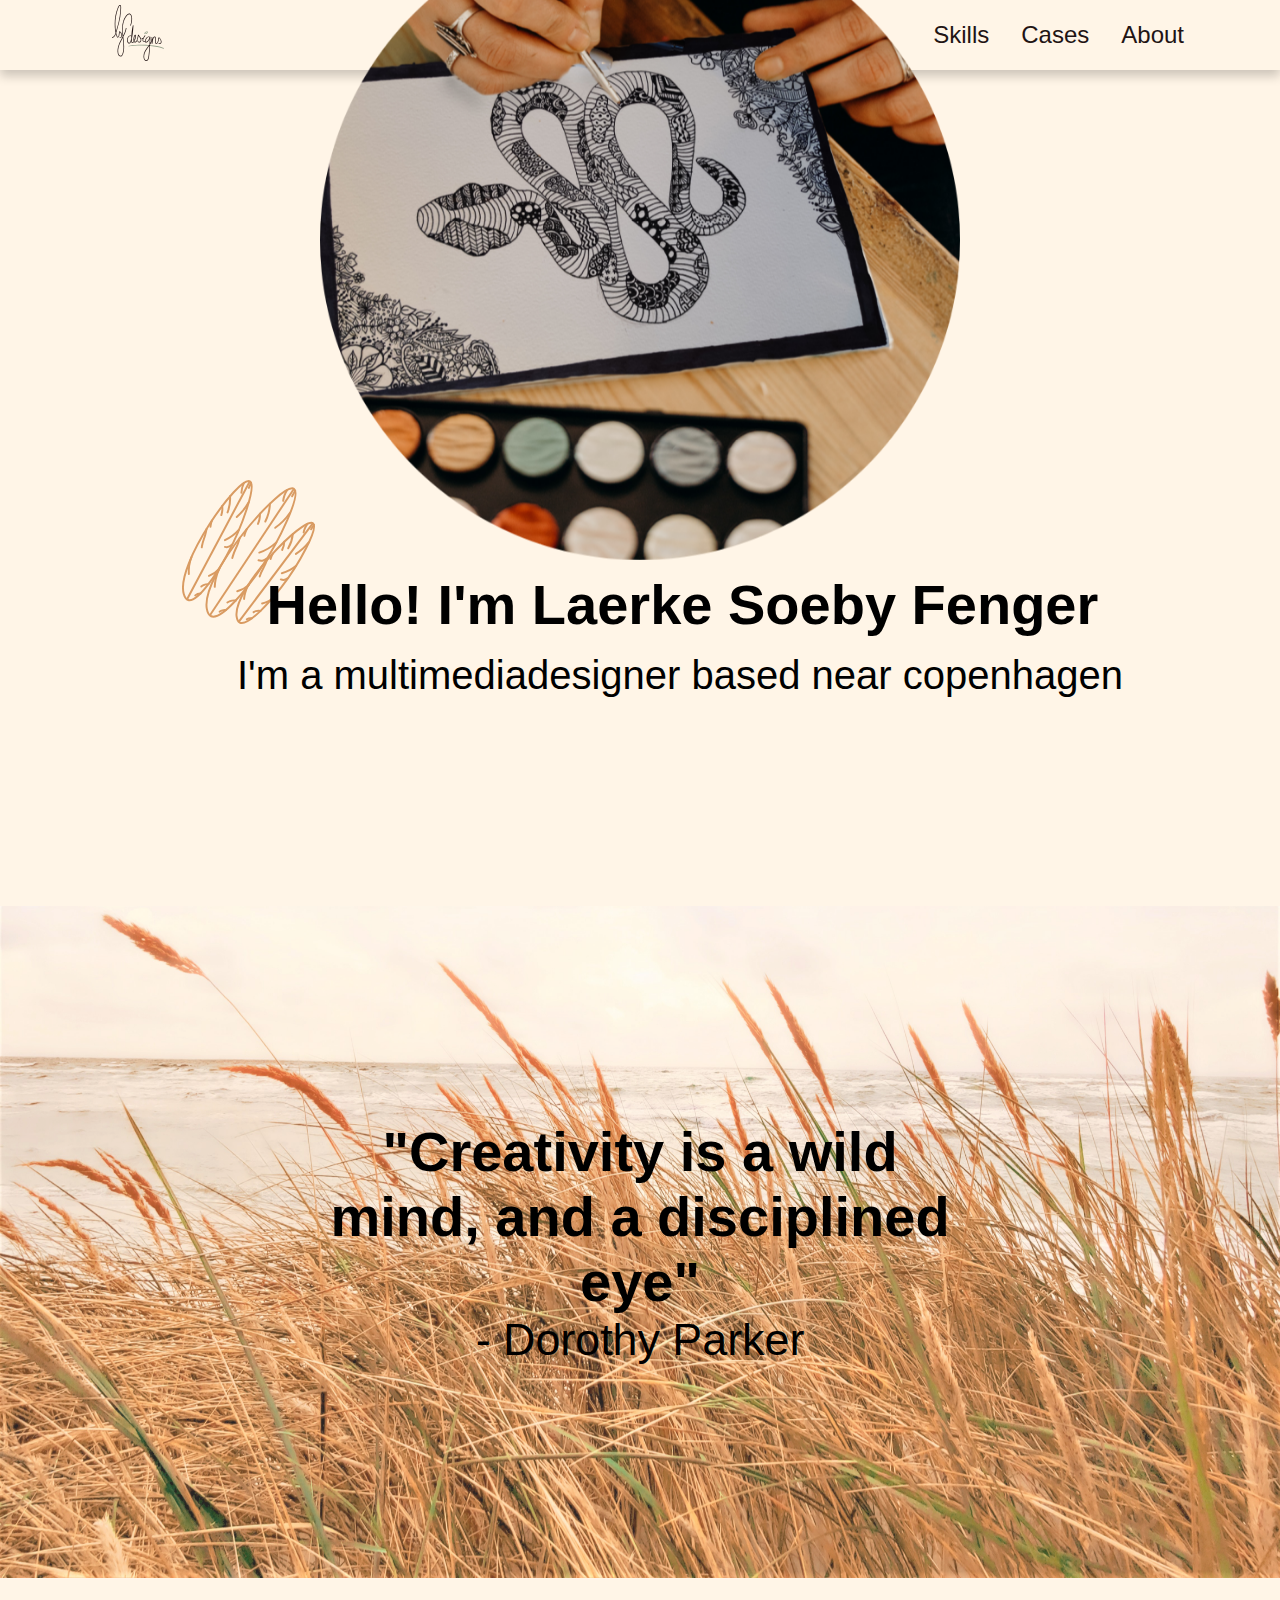
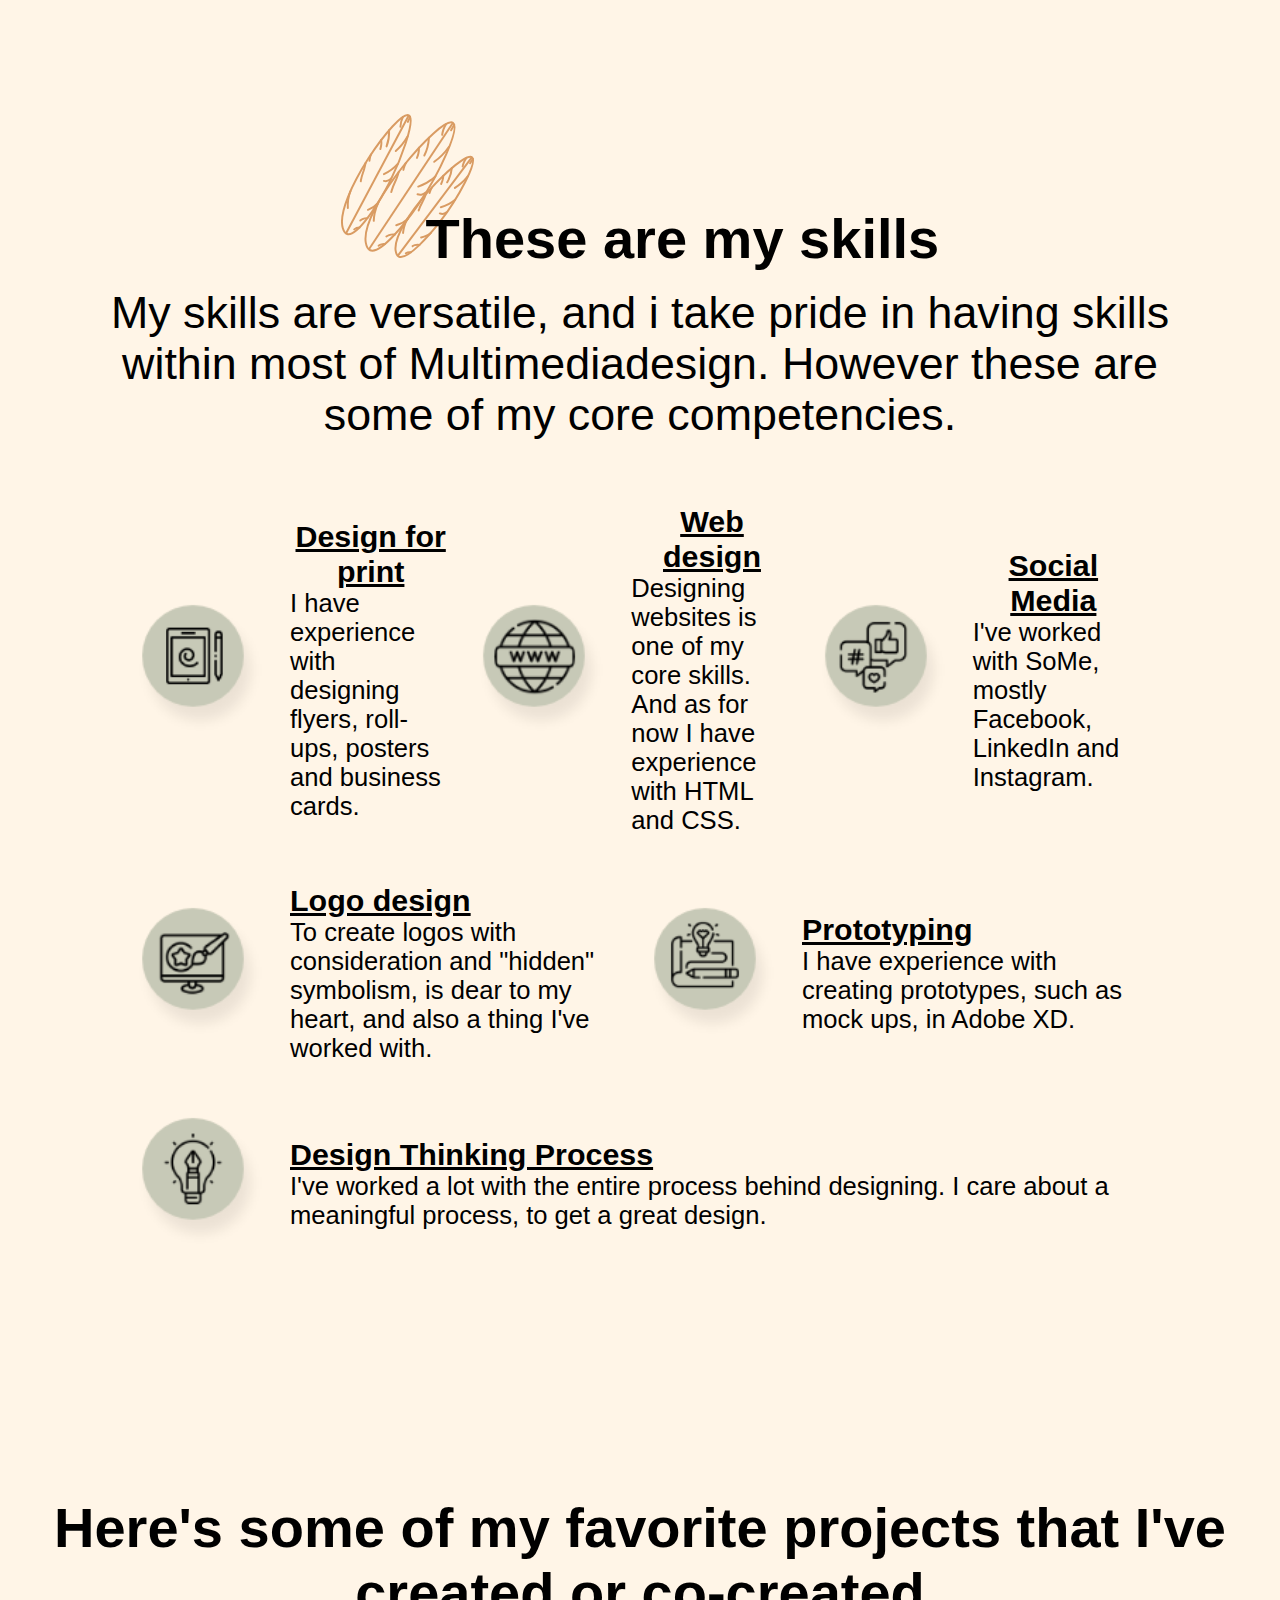
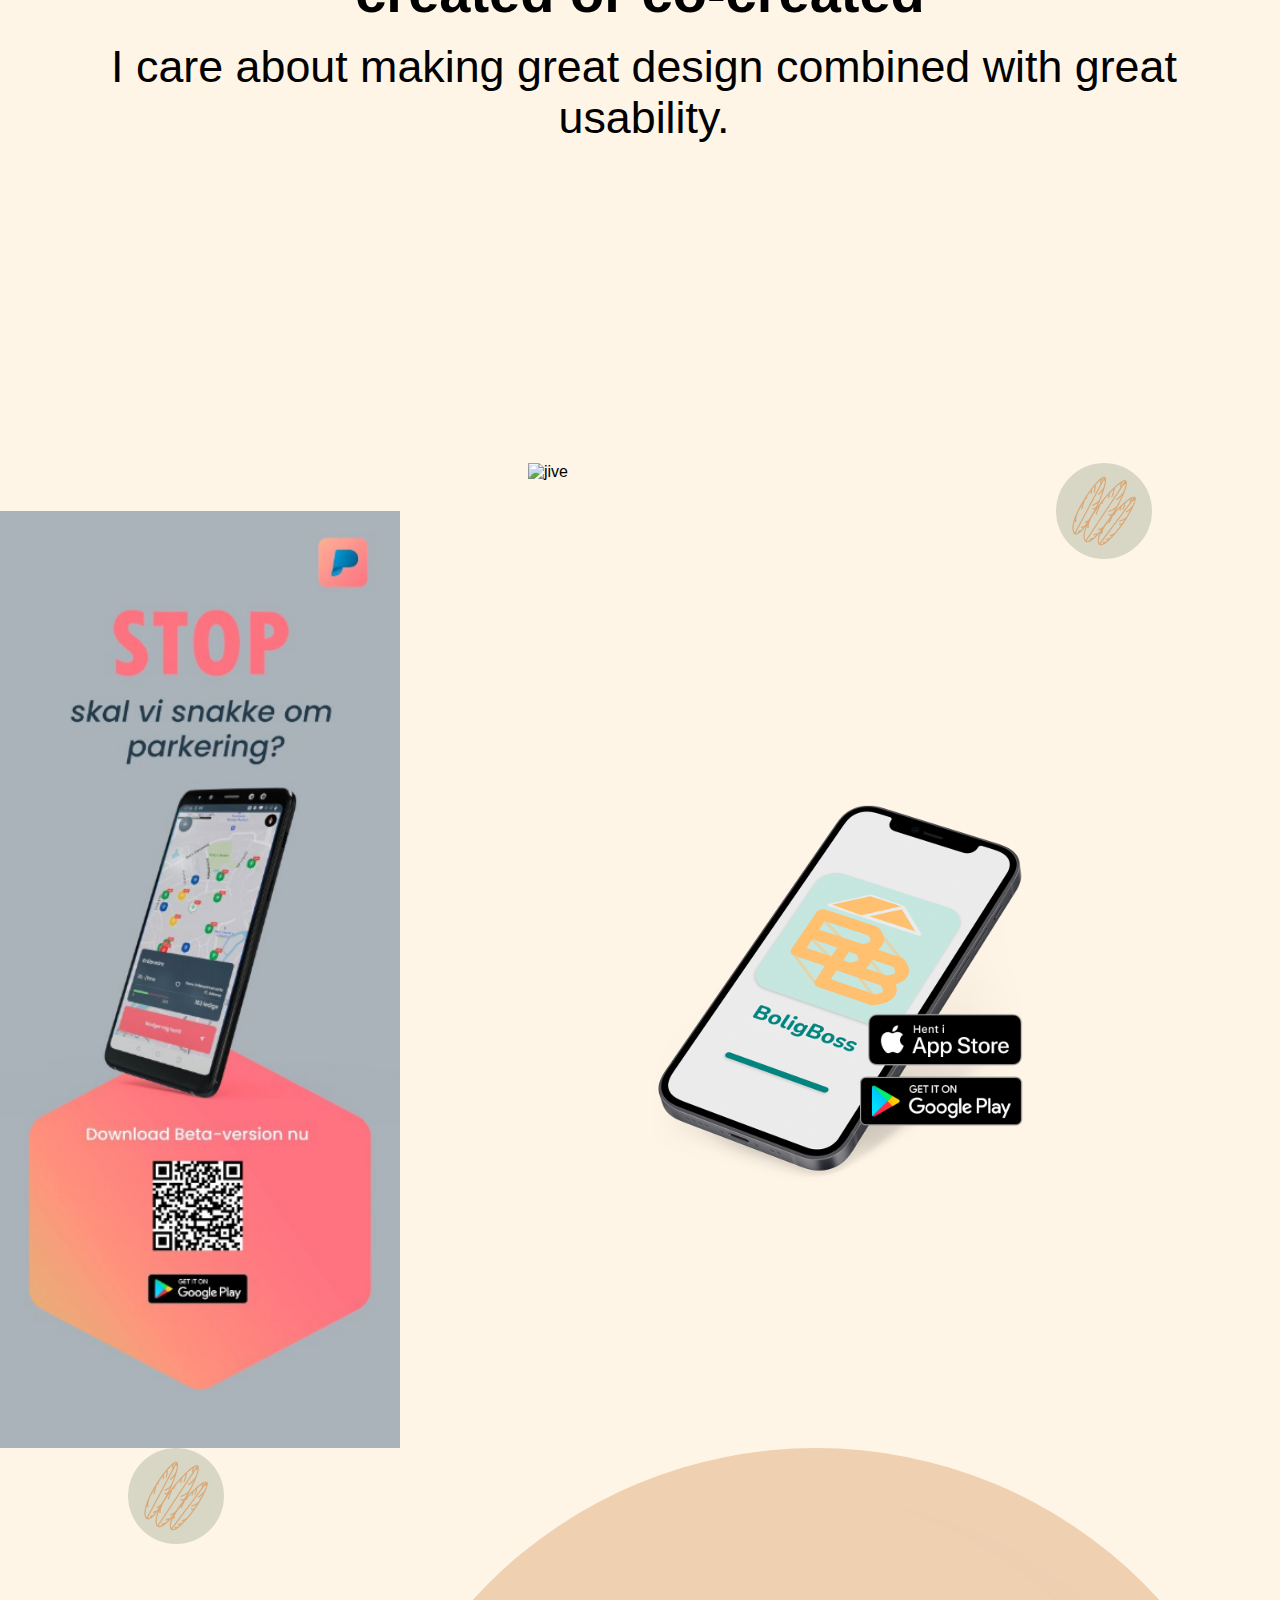
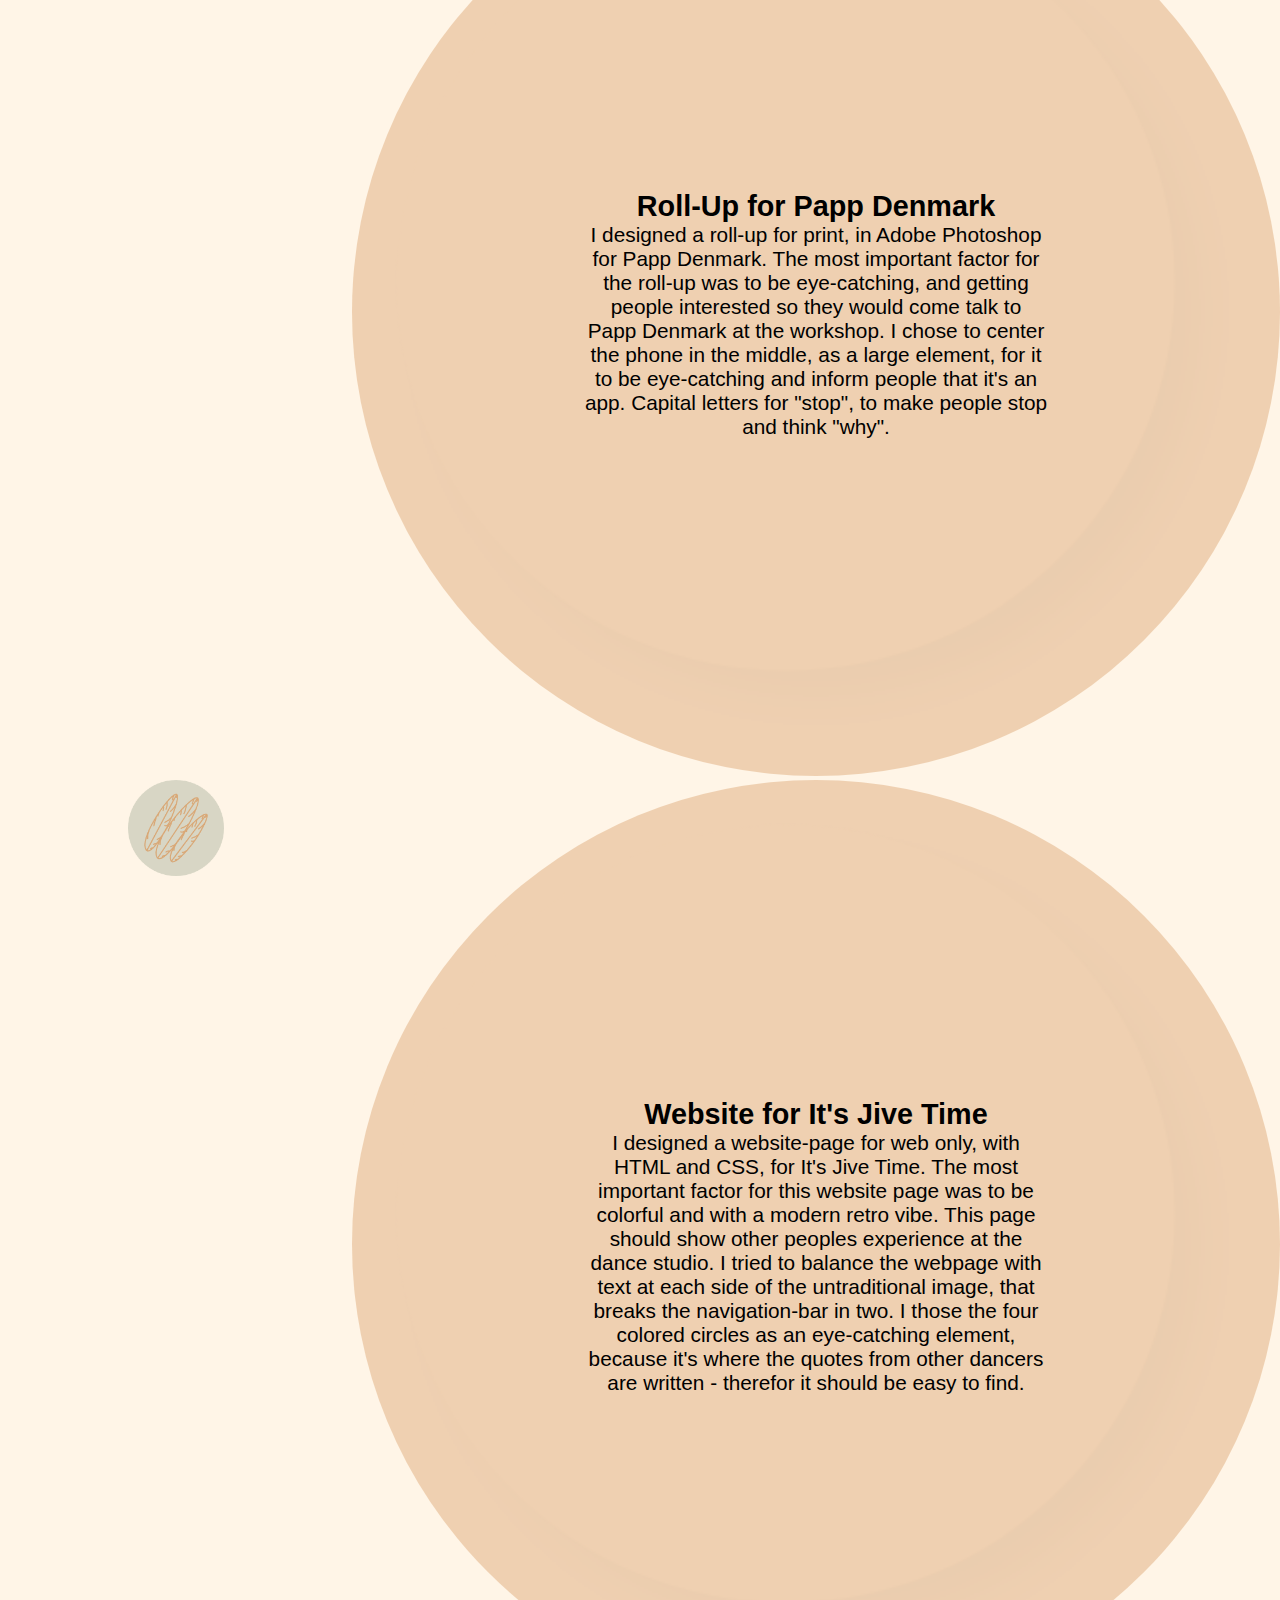
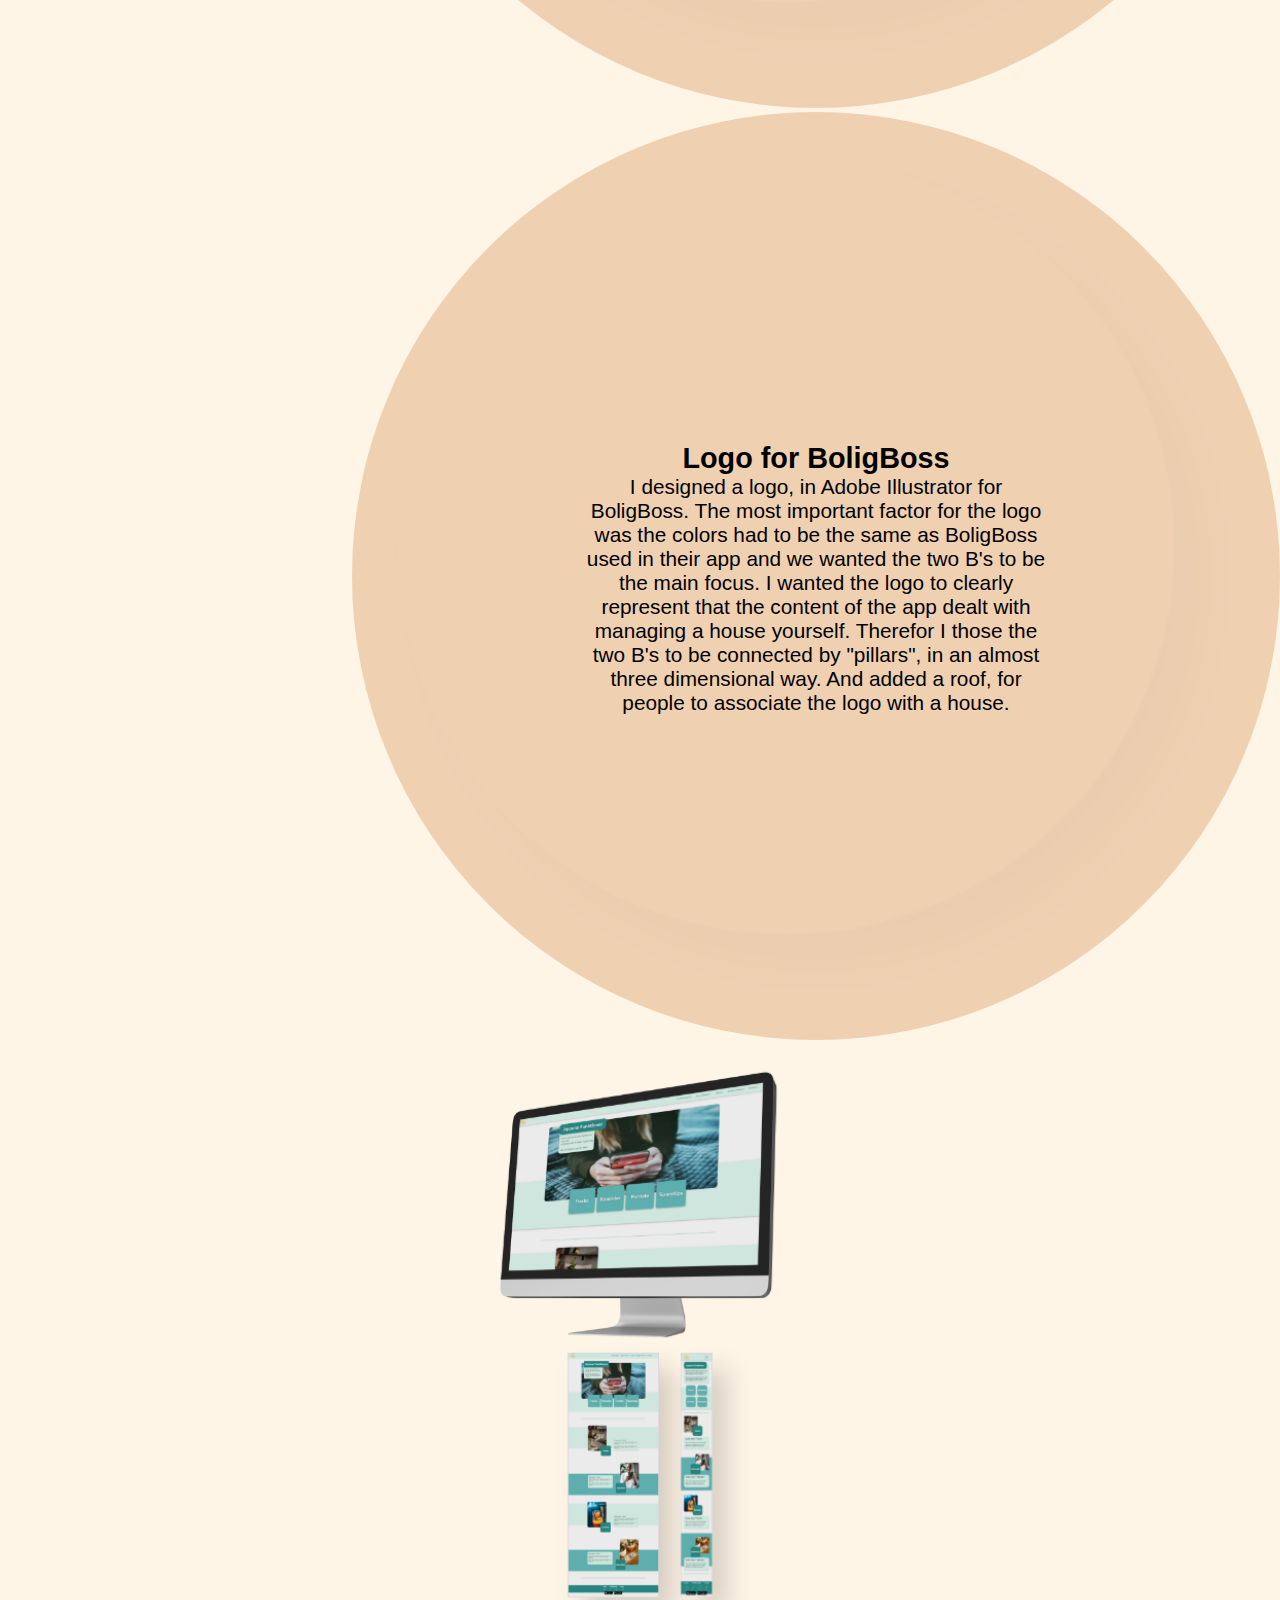
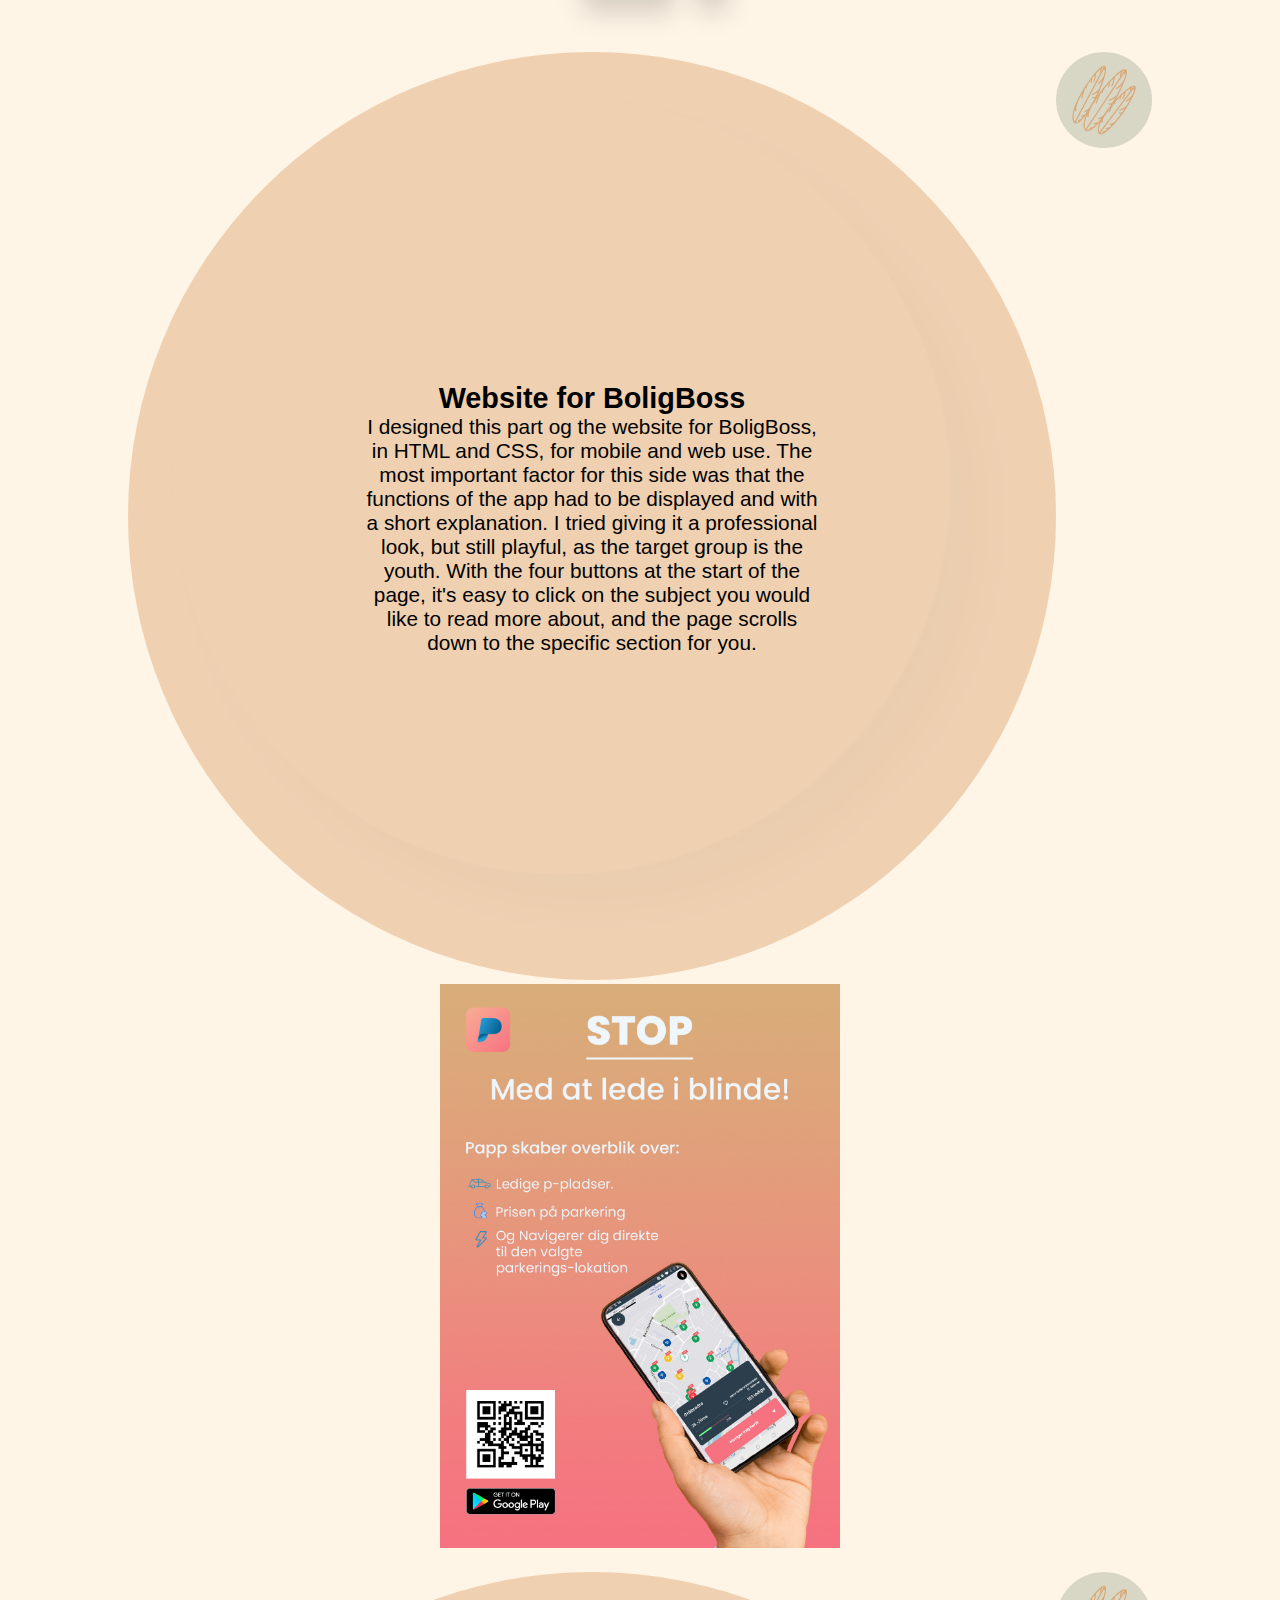
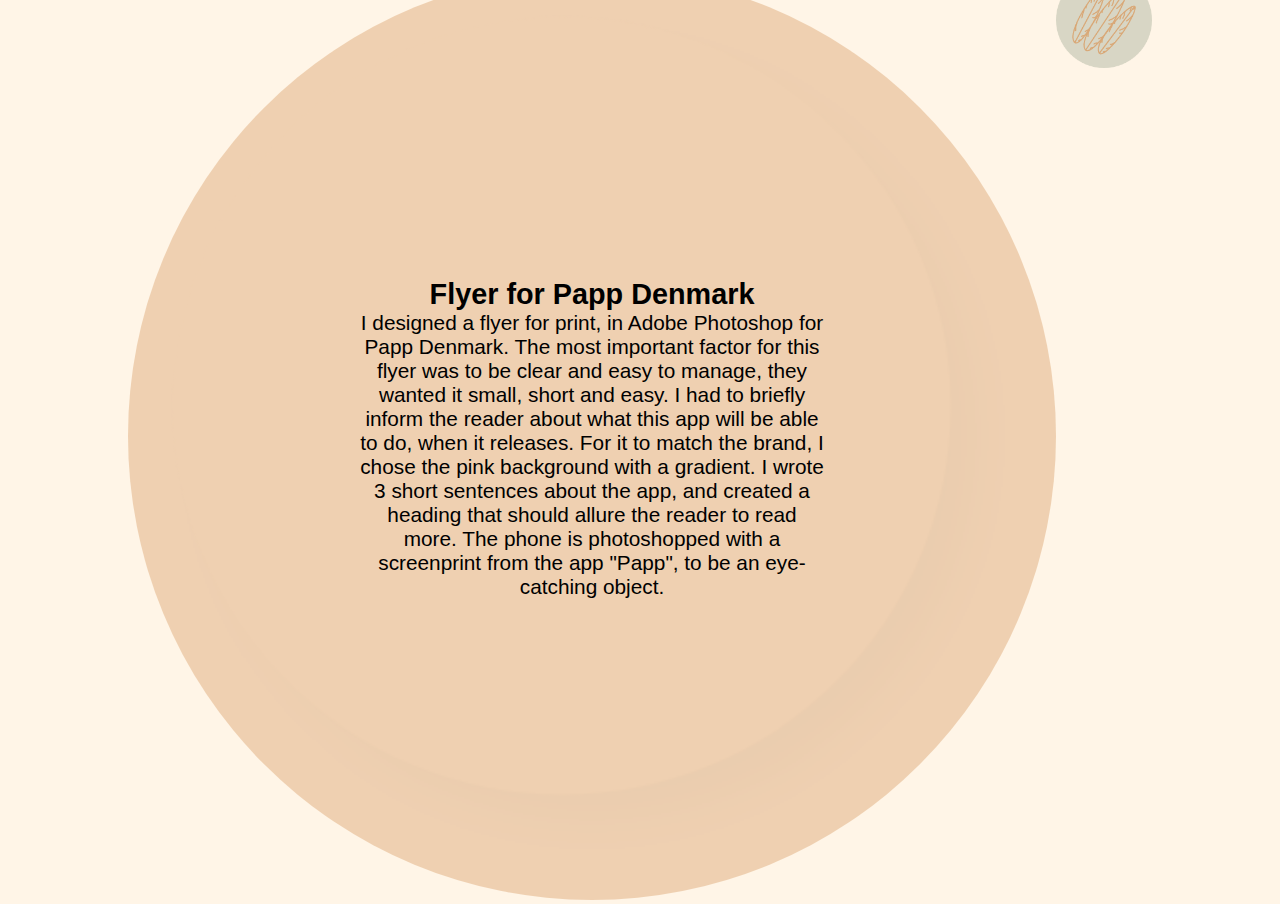
==== index.html @ 92838880 "cases web påbegyndt" ====
<!DOCTYPE html>
<html lang="en">

<head>
    <meta charset="UTF-8">
    <meta http-equiv="X-UA-Compatible" content="IE=edge">
    <meta name="viewport" content="width=device-width, initial-scale=1.0">
    <title>LSF Designs</title>
    <link rel="stylesheet" href="style.css">
    <link rel="icon" href="img/vandmærke.svg" type="image/x-icon" />
    <!-- Indstilling af ikon til browseren -->
</head>

<body>
    <header>
        <nav class="navbar">
            <a href="index.html">
                <img id="logo" src="img/lsf.svg" alt="lsf designs">
            </a>

            <div class="navbar-links">
                <ul>
                    <li><a href="">Skills</a></li>

                    <li><a href="">Cases</a></li>

                    <li><a href="">About</a></li>

                </ul>
            </div>
        </nav>
    </header>

    <img class="nav-img" src="img/draw.png" alt="drawing">

    <section class="heading">
        <div class="web-heading">
            <img class="webvandmærke" src="img/vandmærke.svg" alt="vandmærke">
            <h1>Hello! I'm Laerke Soeby Fenger</h1>
        </div>
        <h2>I'm a multimediadesigner based near copenhagen</h2>
        <img class="draw" src="img/draw.png" alt="drawing">
        <div class="web-quote">
            <img class="img-quote" src="img/strand.jpg" alt="beach">
            <div class="img-text">
                <h1>"Creativity is a wild mind, and a disciplined eye"</h1>
                <p>- Dorothy Parker</p>
            </div>
        </div>

        <div>
            <div class="quote">
                <h3>"Creativity is a wild mind,<br> and a disciplined eye"</h3>
                <h2>- Dorothy Parker</h2>
            </div>
            <img class="vandmærke" src="img/vandmærke.svg" alt="vandmærke">

        </div>
    </section>
    <br>
    <br>

    <!-- skill section til mobile begynder -->
    <section class="skill-header">
        <div class="web-heading">
            <img class="webvandmærke" src="img/vandmærke.svg" alt="vandmærke">
            <h1>These are my skills</h1>
        </div>
        <p>My skills are versatile, and i take pride in having skills within most of Multimediadesign. However these are some of my core competencies.</p>

    </section>

    <section class="skill-mobile">
        <section class="skill-container">
            <div class="skill-item">
                <img src="img/print.png" alt="icon">
                <div class="skill-text left">
                    <h4><u>Design for print</u></h4>
                    <p>I have experience with designing flyers, roll-ups, posters and business cards. </p>
                </div>
            </div>

            <div class="skill-item">
                <div class="skill-text right">
                    <h4><u>Web design</u></h4>
                    <p>Designing websites is one of my core skills. And as for now I have experience with HTML and CSS. </p>
                </div>
                <img src="img/web.png" alt="icon">
            </div>

            <div class="skill-item">
                <img src="img/some.png" alt="icon">
                <div class="skill-text left">
                    <h4><u>Social Media</u></h4>
                    <p>I've worked with SoMe, mostly Facebook, LinkedIn and Instagram.</p>
                </div>

            </div>

            <div class="skill-item">
                <div class="skill-text right">
                    <h4><u>Logo design</u></h4>
                    <p>To create logos with consideration and "hidden" symbolism, is dear to my heart, and also a thing I've worked with.</p>
                </div>
                <img src="img/logo.png" alt="icon">
            </div>

            <div class="skill-item">
                <img src="img/prototype.png" alt="icon">
                <div class="skill-text left">
                    <h4><u>Prototyping</u></h4>
                    <p>I have experience with creating prototypes, such as mock ups, in Adobe XD.</p>
                </div>

            </div>

            <div class="skill-item">
                <div class="skill-text right">
                    <h4><u>Design Thinking Process</u></h4>
                    <p>
                        I've worked a lot with the entire process behind designing. I care about a meaningful process, to get a great design.
                    </p>
                </div>
                <img src="img/dt.png" alt="icon" id="icon">
            </div>

        </section>
    </section>
    <!-- skill section til mobile slut -->
    <!-- skill section til web begynder -->
    <section class="skill-web">
        <section class="skill-container">
            <div class="skill-item">
                <img src="img/print.png" alt="icon">
                <div class="skill-text left">
                    <h4><u>Design for print</u></h4>
                    <p>I have experience with designing flyers, roll-ups, posters and business cards. </p>
                </div>
            </div>

            <div class="skill-item">
                <img src="img/web.png" alt="icon">
                <div class="skill-text right">
                    <h4><u>Web design</u></h4>
                    <p>Designing websites is one of my core skills. And as for now I have experience with HTML and CSS. </p>
                </div>

            </div>

            <div class="skill-item">
                <img src="img/some.png" alt="icon">
                <div class="skill-text left">
                    <h4><u>Social Media</u></h4>
                    <p>I've worked with SoMe, mostly Facebook, LinkedIn and Instagram.</p>
                </div>

            </div>

            <div class="skill-item">
                <img src="img/logo.png" alt="icon">
                <div class="skill-text right">
                    <h4><u>Logo design</u></h4>
                    <p>To create logos with consideration and "hidden" symbolism, is dear to my heart, and also a thing I've worked with.</p>
                </div>

            </div>

            <div class="skill-item">
                <img src="img/prototype.png" alt="icon">
                <div class="skill-text left">
                    <h4><u>Prototyping</u></h4>
                    <p>I have experience with creating prototypes, such as mock ups, in Adobe XD.</p>
                </div>

            </div>

            <div class="skill-item">
                <img src="img/dt.png" alt="icon" id="icon">
                <div class="skill-text right">
                    <h4><u>Design Thinking Process</u></h4>
                    <p>
                        I've worked a lot with the entire process behind designing. I care about a meaningful process, to get a great design.
                    </p>
                </div>

            </div>

        </section>
    </section>
    <!-- skill section til web slut -->
    <!-- cases section til mobile begynder-->
    <section class="cases-heading">
        <h1>Here's some of my favorite projects that I've created or co-created</h1>
        <p>I care about making great design combined with great usability.</p>
    </section>
    <section class="webcases">
        <section>
            <img src="img/rollup.png" alt="roll up" class="rollup">
            <div class="green-container">
                <img src="img/green.png" alt="green circle" class="green">
            </div>

            <div class="cases-circle">
                <img class="circle" src="img/circle.png" alt="circle">
                <div class="circle-text">
                    <h1>Roll-Up for Papp Denmark </h1>
                    <p>I designed a roll-up for print, in Adobe Photoshop for Papp Denmark. The most important factor for the roll-up was to be eye-catching, and getting people interested so they would come talk to Papp Denmark at the workshop. I chose to
                        center the phone in the middle, as a large element, for it to be eye-catching and inform people that it's an app. Capital letters for "stop", to make people stop and think "why".
                    </p>
                </div>
            </div>
        </section>

        <section>
            <img src="img/jive.png" alt="jive" class="jive">
            <div class="green-container">
                <img src="img/green.png" alt="green circle" class="green">
            </div>
            <div class="cases-circle">
                <img class="circle" src="img/circle.png" alt="circle">
                <div class="circle-text">
                    <h1>Website for It's Jive Time</h1>
                    <p>I designed a website-page for web only, with HTML and CSS, for It's Jive Time. The most important factor for this website page was to be colorful and with a modern retro vibe. This page should show other peoples experience at the dance
                        studio. I tried to balance the webpage with text at each side of the untraditional image, that breaks the navigation-bar in two. I those the four colored circles as an eye-catching element, because it's where the quotes from other
                        dancers are written - therefor it should be easy to find.

                    </p>
                </div>
            </div>
        </section>

        <section>
            <img src="img/bb.png" alt="logo" class="bb">
            <div class="green-container">
                <img src="img/green.png" alt="green circle" class="green">
            </div>
            <div class="cases-circle">
                <img class="circle" src="img/circle.png" alt="circle">
                <div class="circle-text">
                    <h1>Logo for BoligBoss</h1>
                    <p>I designed a logo, in Adobe Illustrator for BoligBoss. The most important factor for the logo was the colors had to be the same as BoligBoss used in their app and we wanted the two B's to be the main focus. I wanted the logo to clearly
                        represent that the content of the app dealt with managing a house yourself. Therefor I those the two B's to be connected by "pillars", in an almost three dimensional way. And added a roof, for people to associate the logo with
                        a house.
                    </p>
                </div>
            </div>
        </section>

        <section>
            <img src="img/boligboss.png" alt="boligboss" class="boligboss">
            <div class="green-container">
                <img src="img/green.png" alt="green circle" class="green">
            </div>
            <div class="cases-circle">
                <img class="circle" src="img/circle.png" alt="circle">
                <div class="circle-text">
                    <h1>Website for BoligBoss</h1>
                    <p>I designed this part og the website for BoligBoss, in HTML and CSS, for mobile and web use. The most important factor for this side was that the functions of the app had to be displayed and with a short explanation. I tried giving
                        it a professional look, but still playful, as the target group is the youth. With the four buttons at the start of the page, it's easy to click on the subject you would like to read more about, and the page scrolls down to the
                        specific section for you.
                    </p>
                </div>
            </div>
        </section>

        <section>
            <img src="img/flyer.jpg" alt="flyer" class="flyer">
            <div class="green-container">
                <img src="img/green.png" alt="green circle" class="green">
            </div>
            <div class="cases-circle">
                <img class="circle" src="img/circle.png" alt="circle">
                <div class="circle-text">
                    <h1>Flyer for Papp Denmark</h1>
                    <p>I designed a flyer for print, in Adobe Photoshop for Papp Denmark. The most important factor for this flyer was to be clear and easy to manage, they wanted it small, short and easy. I had to briefly inform the reader about what this
                        app will be able to do, when it releases. For it to match the brand, I chose the pink background with a gradient. I wrote 3 short sentences about the app, and created a heading that should allure the reader to read more. The phone
                        is photoshopped with a screenprint from the app "Papp", to be an eye-catching object.
                    </p>
                </div>
            </div>
        </section>
    </section>
    <!-- cases section til mobile slut-->

    <!-- cases section til web begynder-->
    <section class="cases">
        <section>
            <img src="img/rollup.png" alt="roll up" class="rollup">
            <div class="green-container">
                <img src="img/green.png" alt="green circle" class="green">
            </div>

            <div class="cases-circle">
                <img class="circle" src="img/circle.png" alt="circle">
                <div class="circle-text">
                    <h1>Roll-Up for Papp Denmark </h1>
                    <p>I designed a roll-up for print, in Adobe Photoshop for Papp Denmark. The most important factor for the roll-up was to be eye-catching, and getting people interested so they would come talk to Papp Denmark at the workshop. I chose to
                        center the phone in the middle, as a large element, for it to be eye-catching and inform people that it's an app. Capital letters for "stop", to make people stop and think "why".
                    </p>
                </div>
            </div>
        </section>

        <section>
            <img src="img/jive.png" alt="jive" class="jive">
            <div class="green-container">
                <img src="img/green.png" alt="green circle" class="green">
            </div>
            <div class="cases-circle">
                <img class="circle" src="img/circle.png" alt="circle">
                <div class="circle-text">
                    <h1>Website for It's Jive Time</h1>
                    <p>I designed a website-page for web only, with HTML and CSS, for It's Jive Time. The most important factor for this website page was to be colorful and with a modern retro vibe. This page should show other peoples experience at the dance
                        studio. I tried to balance the webpage with text at each side of the untraditional image, that breaks the navigation-bar in two. I those the four colored circles as an eye-catching element, because it's where the quotes from other
                        dancers are written - therefor it should be easy to find.

                    </p>
                </div>
            </div>
        </section>

        <section>
            <img src="img/bb.png" alt="logo" class="bb">
            <div class="green-container">
                <img src="img/green.png" alt="green circle" class="green">
            </div>
            <div class="cases-circle">
                <img class="circle" src="img/circle.png" alt="circle">
                <div class="circle-text">
                    <h1>Logo for BoligBoss</h1>
                    <p>I designed a logo, in Adobe Illustrator for BoligBoss. The most important factor for the logo was the colors had to be the same as BoligBoss used in their app and we wanted the two B's to be the main focus. I wanted the logo to clearly
                        represent that the content of the app dealt with managing a house yourself. Therefor I those the two B's to be connected by "pillars", in an almost three dimensional way. And added a roof, for people to associate the logo with
                        a house.
                    </p>
                </div>
            </div>
        </section>

        <section>
            <img src="img/boligboss.png" alt="boligboss" class="boligboss">
            <div class="green-container">
                <img src="img/green.png" alt="green circle" class="green">
            </div>
            <div class="cases-circle">
                <img class="circle" src="img/circle.png" alt="circle">
                <div class="circle-text">
                    <h1>Website for BoligBoss</h1>
                    <p>I designed this part og the website for BoligBoss, in HTML and CSS, for mobile and web use. The most important factor for this side was that the functions of the app had to be displayed and with a short explanation. I tried giving
                        it a professional look, but still playful, as the target group is the youth. With the four buttons at the start of the page, it's easy to click on the subject you would like to read more about, and the page scrolls down to the
                        specific section for you.
                    </p>
                </div>
            </div>
        </section>

        <section>
            <img src="img/flyer.jpg" alt="flyer" class="flyer">
            <div class="green-container">
                <img src="img/green.png" alt="green circle" class="green">
            </div>
            <div class="cases-circle">
                <img class="circle" src="img/circle.png" alt="circle">
                <div class="circle-text">
                    <h1>Flyer for Papp Denmark</h1>
                    <p>I designed a flyer for print, in Adobe Photoshop for Papp Denmark. The most important factor for this flyer was to be clear and easy to manage, they wanted it small, short and easy. I had to briefly inform the reader about what this
                        app will be able to do, when it releases. For it to match the brand, I chose the pink background with a gradient. I wrote 3 short sentences about the app, and created a heading that should allure the reader to read more. The phone
                        is photoshopped with a screenprint from the app "Papp", to be an eye-catching object.
                    </p>
                </div>
            </div>
        </section>
    </section>
    <!-- cases section til web slut-->
</body>

</html>
---- style.css ----
/* navbar mobile begynder */

* {
    margin: 0;
    padding: 0;
}

body {
    background-color: #FFF5E7;
    font-family: 'Nunito', sans-serif;
}

#logo {
    height: 3.5rem;
    margin: .5rem;
    margin-left: 3rem;
}

.navbar {
    display: flex;
    justify-content: space-between;
    align-items: center;
    background-color: #FFF5E7;
    margin-left: 0;
    margin-right: 0;
    box-shadow: 0 6px 10px rgb(0 0 0 / 0.2);
    height: 70px;
    width: 100%;
}

.navbar-links ul {
    margin: 0;
    padding: 0;
    display: flex;
    max-width: 1760px;
    z-index: 9;
    background-color: #FFF5E7;
    margin-top: -14px;
}

.navbar-links li {
    list-style: none;
}

.navbar-links li a {
    text-decoration: none;
    color: #221414;
    padding: 1rem;
    display: block;
    font-family: 'Nunito', sans-serif;
    font-weight: bold;
    font-size: 12px;
    background-color: #FFF5E7;
    text-align: left;
}

.navbar-links {
    display: none;
    width: 100%;
    justify-content: flex-end;
}

.navbar-links ul {
    width: 100%;
    flex-direction: column;
}

.navbar-links li {
    text-align: center;
}

.navbar-links a {
    padding: .5rem 1rem;
}

.navbar-links.active {
    display: flex;
}

.nav-img {
    display: none;
}


/*navbar mobile slut*/


/* site til mobil starter*/

.heading h1 {
    font-size: 1.3rem;
    text-align: center;
    margin-top: 3rem;
}

h2 {
    font-size: 1rem;
    text-align: center;
    margin-top: 1rem;
}

h3 {
    font-size: 1.2rem;
    text-align: center;
}

.webvandmærke {
    display: none;
}

.img-quote {
    display: none;
}

.web-quote {
    display: none;
}

.quote {
    position: absolute;
    margin: 0 auto;
    left: 0;
    right: 0;
    margin-top: 4rem;
}

.skill-web {
    display: none;
}

.skill-container h4 {
    font-size: 1rem;
    text-align: center;
}

.skill-container p {
    font-size: 0.9rem;
}

.skill-container {
    display: flex;
    flex-wrap: wrap;
    margin-top: 1rem;
}

.skill-item {
    display: flex;
    align-items: center;
    margin-top: 3rem;
}

.skill-text {
    display: flex;
    flex-direction: column;
}

.left {
    justify-content: start;
    align-items: flex-start;
    text-align: start;
    margin-left: 10px;
    margin-right: 10px;
}

.skill-item img {
    margin-left: 10px;
}

.right {
    justify-content: end;
    align-items: flex-end;
    text-align: end;
    margin-left: 10px;
    margin-right: 10px;
}

.skill-header p {
    font-family: 'Nunito', sans-serif;
    font-size: 0.9rem;
    margin-right: 2rem;
    margin-left: 2rem;
    margin-top: 1rem;
}

.skill-header h1 {
    font-size: 1.3rem;
    text-align: center;
    margin-top: 2.5rem;
}

.draw {
    width: 12rem;
    height: 12rem;
    display: block;
    margin-right: auto;
    margin-left: auto;
    margin-top: 1rem;
}

.vandmærke {
    opacity: 0.3;
    display: block;
    margin-right: auto;
    margin-left: auto;
    width: 12rem;
    height: 12rem;
    transform: rotate(20deg);
}

.cases-heading h1 {
    font-size: 1.3rem;
    text-align: center;
    margin-top: 8rem;
}

.cases-heading p {
    font-size: 0.9rem;
    margin-left: 2rem;
    margin-right: 1.5rem;
    margin-top: 1rem;
    text-align: center;
}

.rollup {
    width: 10rem;
    display: block;
    margin-left: auto;
    margin-right: auto;
    margin-top: 3rem;
}

.green-container {
    width: 100%;
}

.green {
    width: 4rem;
    height: 4rem;
    float: right;
    margin-right: 10%;
}

.cases-circle {
    display: block;
    position: relative;
    text-align: center;
}

.circle-text {
    position: absolute;
    top: 50%;
    left: 50%;
    transform: translate(-50%, -50%);
}

.circle {
    border-radius: 50%;
    background-color: #d99b62;
    width: 100%;
    opacity: 40%;
    margin-top: 0;
}

.circle-text h1 {
    font-size: .9rem;
}

.circle-text p {
    font-size: .65rem;
}

.jive {
    width: 18rem;
    display: block;
    margin-left: auto;
    margin-right: auto;
    margin-top: 6rem;
}

.bb {
    width: 18rem;
    display: block;
    margin-left: auto;
    margin-right: auto;
    margin-top: 6rem;
}

.boligboss {
    width: 18rem;
    display: block;
    margin-left: auto;
    margin-right: auto;
    margin-top: 6rem;
}

.flyer {
    width: 18rem;
    display: block;
    margin-left: auto;
    margin-right: auto;
    margin-top: 6rem;
    margin-bottom: 1.5rem;
}

.webcases {
    display: none;
}

@media screen and (min-width: 400px) {
    .circle-text h1 {
        font-size: 1.2rem;
    }
    .circle-text p {
        font-size: .8rem;
    }
}


/* site til mobil slut*/


/*site til tablet starter*/

@media screen and (min-width: 500px) {
    .circle-text h1 {
        font-size: 1.6rem;
    }
    .circle-text p {
        font-size: 1rem;
    }
    .green {
        width: 5rem;
        height: 5rem;
    }
}

@media screen and (min-width: 600px) {
    .skill-item {
        width: 50%;
    }
    .rollup {
        width: 18rem;
    }
    .jive {
        width: 25rem;
        margin-top: 20rem;
    }
    .bb {
        width: 25rem;
        margin-top: 20rem;
    }
    .boligboss {
        width: 25rem;
        margin-top: 20rem;
    }
    .flyer {
        width: 25rem;
        margin-top: 20rem;
    }
}

@media screen and (min-width: 650px) {
    .circle-text h1 {
        font-size: 1.8rem;
    }
    .circle-text p {
        font-size: 1.3rem;
    }
    .green {
        width: 6rem;
        height: 6rem;
    }
}


/*style til web starter*/

@media screen and (min-width: 950px) {
    #logo {
        height: 3.5rem;
        margin: .5rem;
        margin-left: 7rem;
    }
    .navbar {
        flex-direction: row;
        align-items: center;
        position: fixed;
        margin-top: -30rem;
        z-index: 5;
    }
    .navbar-links li a {
        text-decoration: none;
        color: #221414;
        padding: 1rem;
        display: block;
        font-family: 'Nunito', sans-serif;
        font-size: 1.5rem;
        text-align: left;
        font-weight: normal;
    }
    .navbar-links {
        display: flex;
        align-items: center;
        margin-left: 10rem;
        margin-right: 5rem;
    }
    .navbar-links li {
        display: inline-block;
        justify-content: right;
    }
    .navbar-links ul {
        width: auto;
        display: flex;
        flex-direction: row;
        margin-top: 0;
    }
    li a {
        display: block;
        position: relative;
        text-decoration: none;
        font-size: 10px;
        font-family: 'Nunito', sans-serif, Arial;
        z-index: 9;
    }
    li i {
        margin: 0;
    }
    li a:hover {
        color: #909E87;
    }
    li a:active {
        color: #909E87;
    }
    /*navbar til web slut */
    .nav-img {
        display: block;
        width: 40rem;
        height: 40rem;
        position: absolute;
        right: 0;
        left: 0;
        margin-left: auto;
        margin-right: auto;
        object-fit: cover;
        /* Scales the image so it covers whole area, thus will likely crop */
        object-position: center;
        /* Centers the image within the element */
        margin-top: -35rem;
        z-index: 6;
    }
    .draw {
        display: none;
    }
    .vandmærke {
        display: none;
    }
    .web-heading {
        display: flex;
        flex-wrap: wrap;
        align-items: baseline;
        justify-content: center;
    }
    .webvandmærke {
        display: block;
        opacity: 100%;
        transform: none;
        height: 9rem;
    }
    .heading {
        margin-top: 25rem;
        margin-top: 30rem;
    }
    .heading h1 {
        font-size: 3.5rem;
        margin-left: -3rem;
    }
    .heading h2 {
        font-size: 2.5rem;
        font-weight: normal;
        margin-left: 5rem;
    }
    .quote {
        display: none;
    }
    .web-quote {
        display: block;
        position: relative;
        text-align: center;
    }
    .img-text {
        position: absolute;
        top: 50%;
        left: 50%;
        transform: translate(-50%, -50%);
    }
    .img-text p {
        font-size: 2.8rem;
    }
    .img-text h1 {
        font-size: 3.5rem;
        margin: 0;
    }
    .img-quote {
        display: block;
        width: 100%;
        height: 42rem;
        margin-top: 13rem;
        opacity: 85%;
    }
    .skill-mobile {
        display: none;
    }
    .skill-header h1 {
        font-size: 3.5rem;
        margin-top: 12rem;
        margin-left: -3rem;
    }
    .skill-header p {
        font-size: 2.8rem;
        text-align: center;
        margin-left: 5rem;
        margin-right: 5rem;
    }
    .skill-web {
        display: block;
        margin-left: 8rem;
        margin-right: 8rem;
    }
    .right {
        justify-content: start;
        align-items: flex-start;
        text-align: start;
    }
    .skill-item {
        flex: 33.33%;
    }
    .skill-text h4 {
        font-size: 1.9rem;
        margin-left: .5rem;
        margin-right: .5rem;
    }
    .skill-text p {
        font-size: 1.6rem;
        margin-left: .5rem;
        margin-right: .5rem;
    }
    .skill-web img {
        height: 9rem;
        width: 9rem;
        margin-left: 0;
    }
    .cases-heading h1 {
        font-size: 3.5rem;
        text-align: center;
        margin-top: 15rem;
    }
    .cases-heading p {
        font-size: 2.8rem;
        margin-top: 1rem;
        text-align: center;
    }
    .cases {
        display: none;
    }
    .webcases {
        display: block;
        margin-top: 20rem;
    }
    .rollup {
        float: left;
        width: 25rem;
    }
    .cases-circle {
        float: right;
    }
    .circle {
        width: 58rem;
    }
}
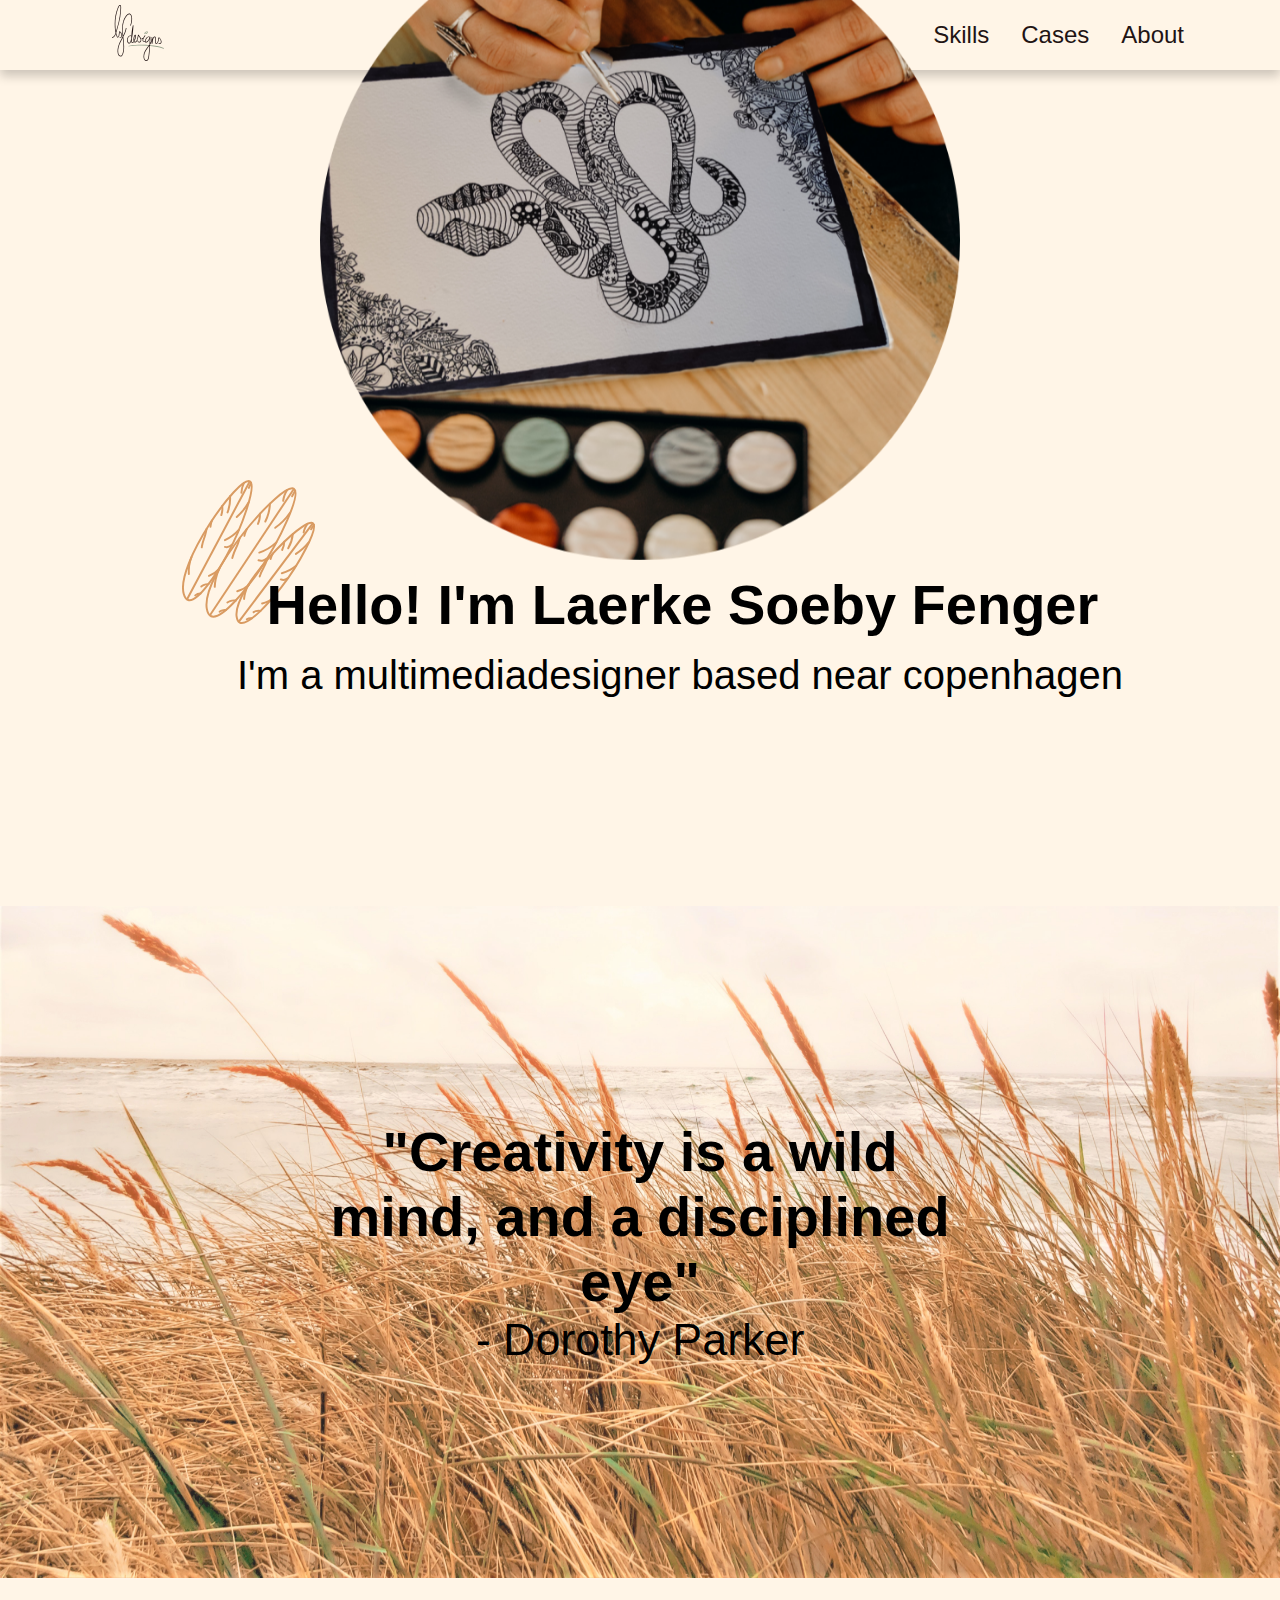
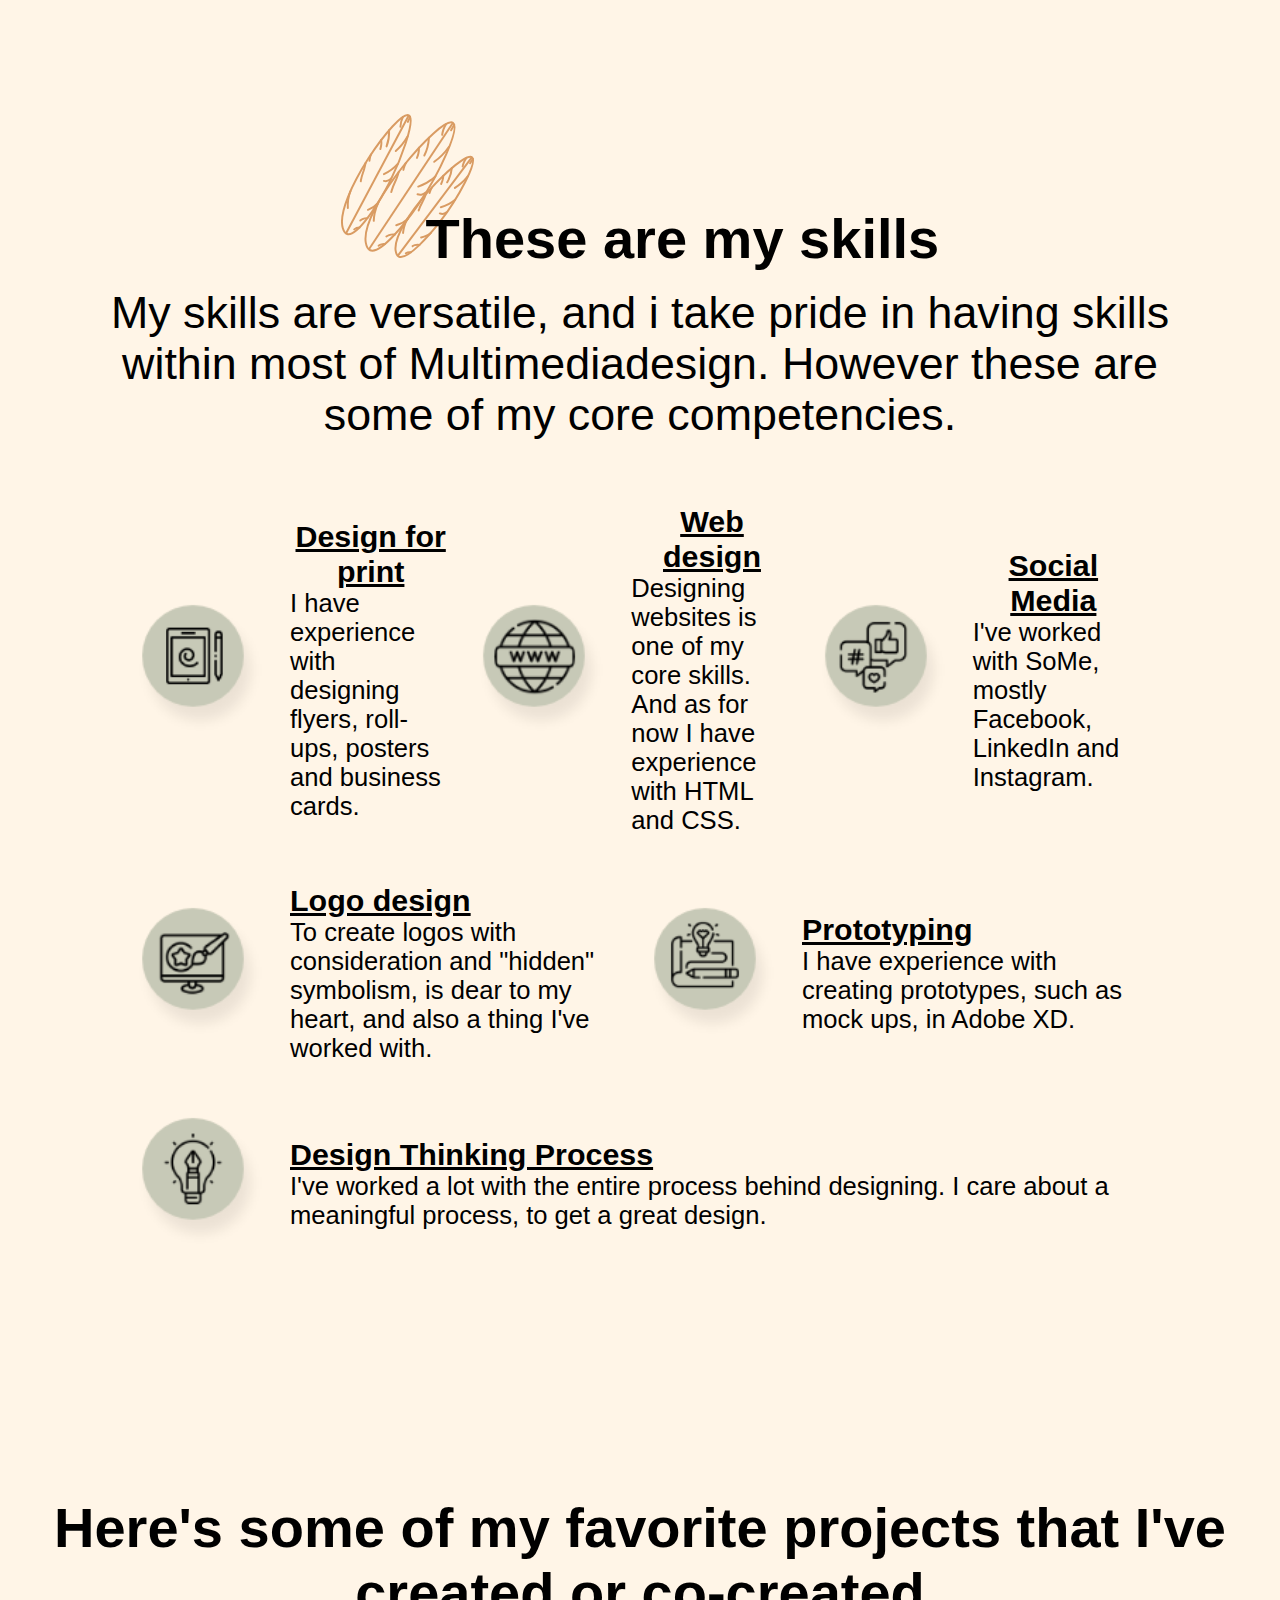
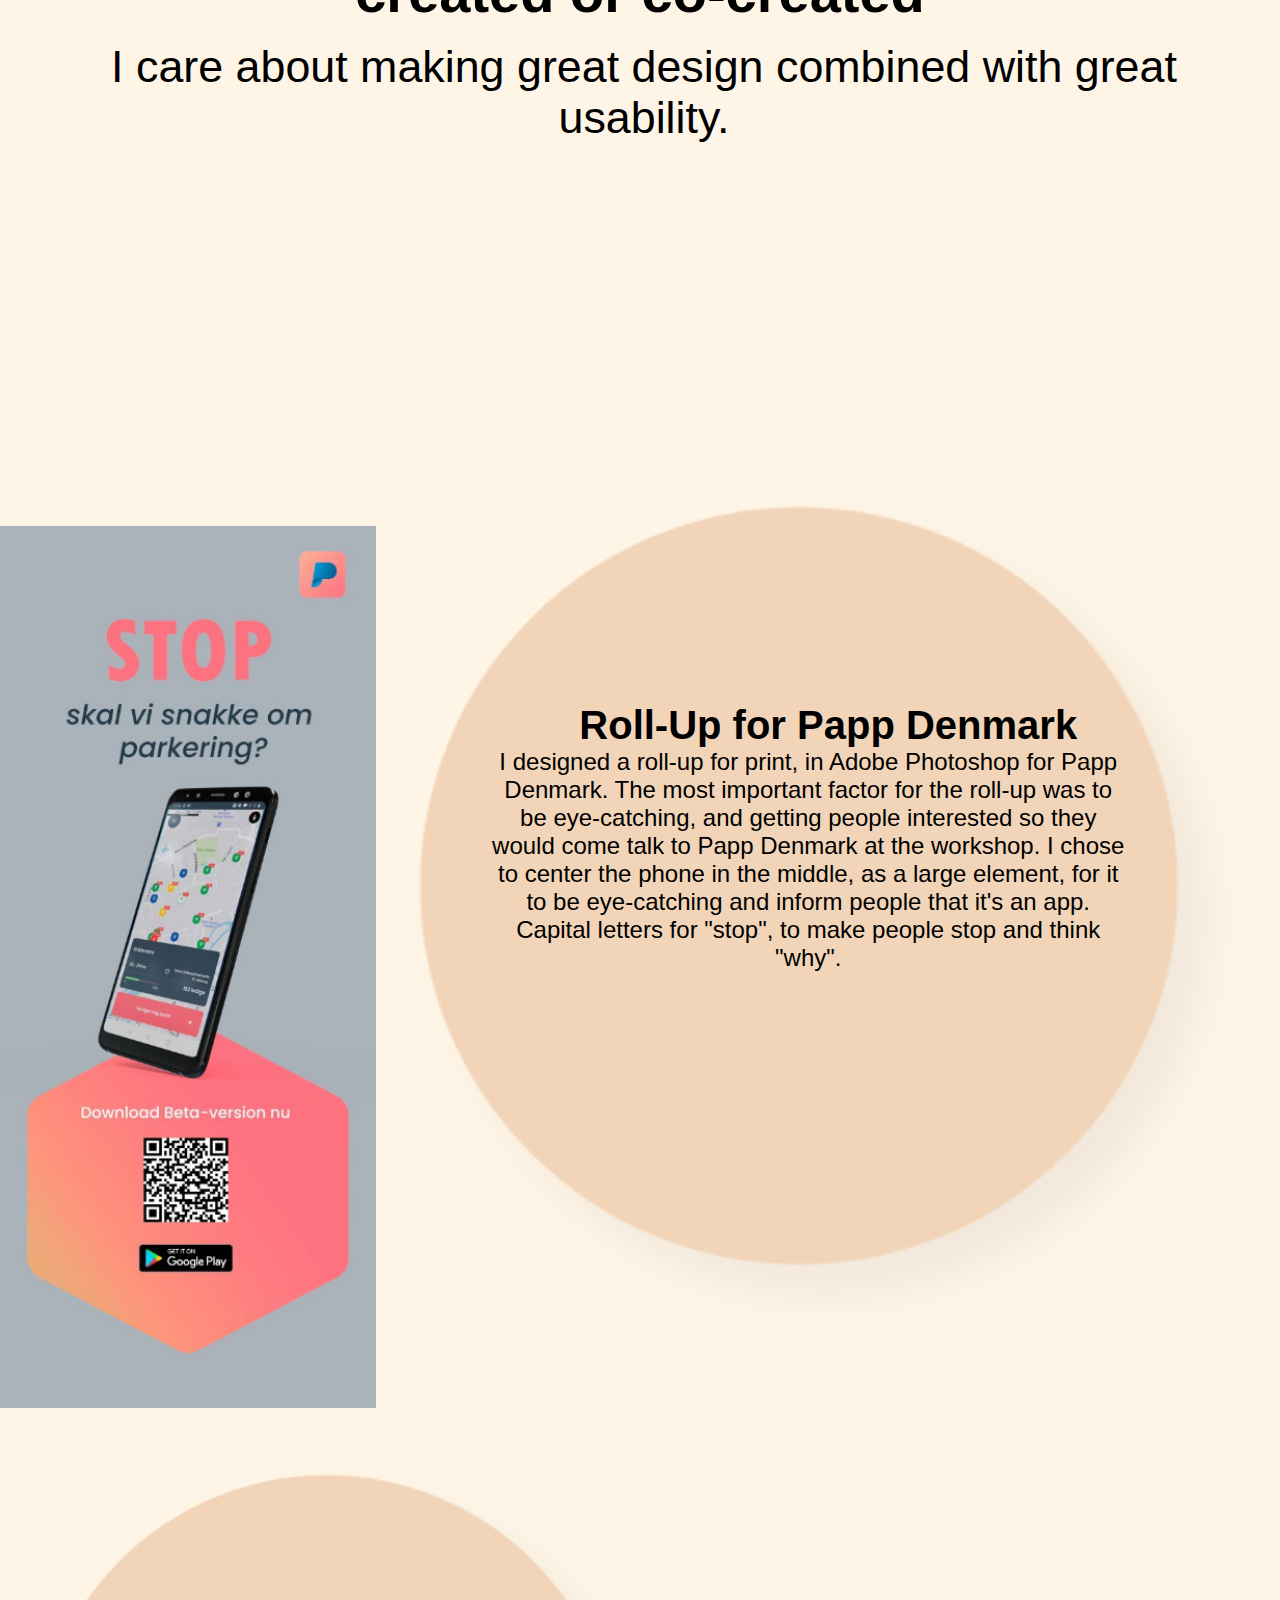
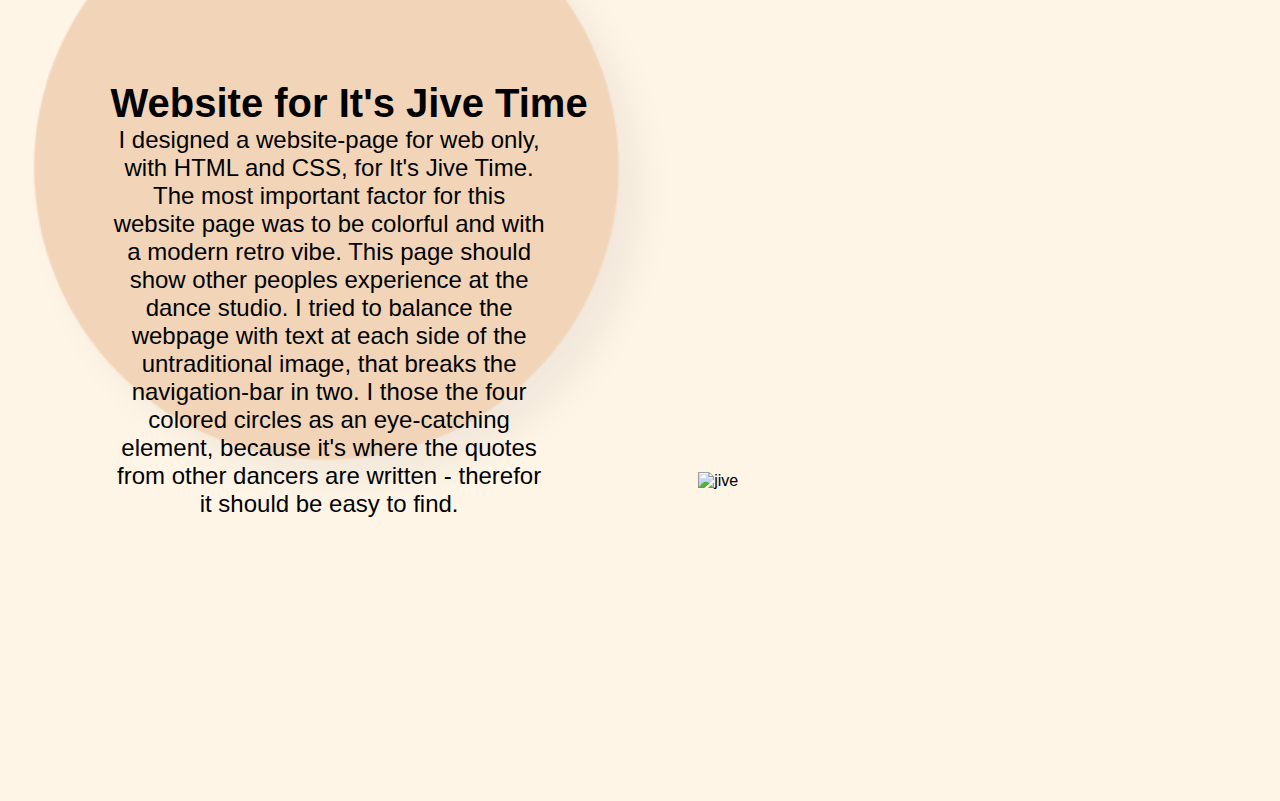
==== commit 5643ce9f: "cases web rettet ikke færdig" ====
--- a/index.html
+++ b/index.html
@@ -193,7 +193,7 @@
         <h1>Here's some of my favorite projects that I've created or co-created</h1>
         <p>I care about making great design combined with great usability.</p>
     </section>
-    <section class="webcases">
+    <section class="cases">
         <section>
             <img src="img/rollup.png" alt="roll up" class="rollup">
             <div class="green-container">
@@ -283,92 +283,27 @@
     <!-- cases section til mobile slut-->
 
     <!-- cases section til web begynder-->
-    <section class="cases">
-        <section>
+    <section class="webcases">
+        <div class="case-flex">
             <img src="img/rollup.png" alt="roll up" class="rollup">
-            <div class="green-container">
-                <img src="img/green.png" alt="green circle" class="green">
-            </div>
-
-            <div class="cases-circle">
-                <img class="circle" src="img/circle.png" alt="circle">
-                <div class="circle-text">
-                    <h1>Roll-Up for Papp Denmark </h1>
-                    <p>I designed a roll-up for print, in Adobe Photoshop for Papp Denmark. The most important factor for the roll-up was to be eye-catching, and getting people interested so they would come talk to Papp Denmark at the workshop. I chose to
-                        center the phone in the middle, as a large element, for it to be eye-catching and inform people that it's an app. Capital letters for "stop", to make people stop and think "why".
-                    </p>
-                </div>
-            </div>
-        </section>
-
-        <section>
+            <div class="case-flex-content">
+                <h1>Roll-Up for Papp Denmark </h1>
+                <p>I designed a roll-up for print, in Adobe Photoshop for Papp Denmark. The most important factor for the roll-up was to be eye-catching, and getting people interested so they would come talk to Papp Denmark at the workshop. I chose to center
+                    the phone in the middle, as a large element, for it to be eye-catching and inform people that it's an app. Capital letters for "stop", to make people stop and think "why".
+                </p>
+            </div>
+        </div>
+        <br>
+        <div class="case-flex">
+            <div class="case-flex-content">
+                <h1>Website for It's Jive Time</h1>
+                <p>I designed a website-page for web only, with HTML and CSS, for It's Jive Time. The most important factor for this website page was to be colorful and with a modern retro vibe. This page should show other peoples experience at the dance
+                    studio. I tried to balance the webpage with text at each side of the untraditional image, that breaks the navigation-bar in two. I those the four colored circles as an eye-catching element, because it's where the quotes from other
+                    dancers are written - therefor it should be easy to find.
+                </p>
+            </div>
             <img src="img/jive.png" alt="jive" class="jive">
-            <div class="green-container">
-                <img src="img/green.png" alt="green circle" class="green">
-            </div>
-            <div class="cases-circle">
-                <img class="circle" src="img/circle.png" alt="circle">
-                <div class="circle-text">
-                    <h1>Website for It's Jive Time</h1>
-                    <p>I designed a website-page for web only, with HTML and CSS, for It's Jive Time. The most important factor for this website page was to be colorful and with a modern retro vibe. This page should show other peoples experience at the dance
-                        studio. I tried to balance the webpage with text at each side of the untraditional image, that breaks the navigation-bar in two. I those the four colored circles as an eye-catching element, because it's where the quotes from other
-                        dancers are written - therefor it should be easy to find.
-
-                    </p>
-                </div>
-            </div>
-        </section>
-
-        <section>
-            <img src="img/bb.png" alt="logo" class="bb">
-            <div class="green-container">
-                <img src="img/green.png" alt="green circle" class="green">
-            </div>
-            <div class="cases-circle">
-                <img class="circle" src="img/circle.png" alt="circle">
-                <div class="circle-text">
-                    <h1>Logo for BoligBoss</h1>
-                    <p>I designed a logo, in Adobe Illustrator for BoligBoss. The most important factor for the logo was the colors had to be the same as BoligBoss used in their app and we wanted the two B's to be the main focus. I wanted the logo to clearly
-                        represent that the content of the app dealt with managing a house yourself. Therefor I those the two B's to be connected by "pillars", in an almost three dimensional way. And added a roof, for people to associate the logo with
-                        a house.
-                    </p>
-                </div>
-            </div>
-        </section>
-
-        <section>
-            <img src="img/boligboss.png" alt="boligboss" class="boligboss">
-            <div class="green-container">
-                <img src="img/green.png" alt="green circle" class="green">
-            </div>
-            <div class="cases-circle">
-                <img class="circle" src="img/circle.png" alt="circle">
-                <div class="circle-text">
-                    <h1>Website for BoligBoss</h1>
-                    <p>I designed this part og the website for BoligBoss, in HTML and CSS, for mobile and web use. The most important factor for this side was that the functions of the app had to be displayed and with a short explanation. I tried giving
-                        it a professional look, but still playful, as the target group is the youth. With the four buttons at the start of the page, it's easy to click on the subject you would like to read more about, and the page scrolls down to the
-                        specific section for you.
-                    </p>
-                </div>
-            </div>
-        </section>
-
-        <section>
-            <img src="img/flyer.jpg" alt="flyer" class="flyer">
-            <div class="green-container">
-                <img src="img/green.png" alt="green circle" class="green">
-            </div>
-            <div class="cases-circle">
-                <img class="circle" src="img/circle.png" alt="circle">
-                <div class="circle-text">
-                    <h1>Flyer for Papp Denmark</h1>
-                    <p>I designed a flyer for print, in Adobe Photoshop for Papp Denmark. The most important factor for this flyer was to be clear and easy to manage, they wanted it small, short and easy. I had to briefly inform the reader about what this
-                        app will be able to do, when it releases. For it to match the brand, I chose the pink background with a gradient. I wrote 3 short sentences about the app, and created a heading that should allure the reader to read more. The phone
-                        is photoshopped with a screenprint from the app "Papp", to be an eye-catching object.
-                    </p>
-                </div>
-            </div>
-        </section>
+        </div>
     </section>
     <!-- cases section til web slut-->
 </body>
--- a/style.css
+++ b/style.css
@@ -566,14 +566,38 @@
         display: block;
         margin-top: 20rem;
     }
+    .case-flex {
+        display: flex;
+        align-items: center;
+        justify-content: center;
+    }
     .rollup {
-        float: left;
         width: 25rem;
-    }
-    .cases-circle {
-        float: right;
-    }
-    .circle {
-        width: 58rem;
+        height: auto;
+    }
+    .case-flex-content {
+        background-image: url('img/circle.png');
+        background-repeat: no-repeat;
+        background-size: contain;
+        width: 60rem;
+        height: 60rem;
+        display: flex;
+        flex-direction: column;
+        align-items: center;
+        justify-content: flex-start;
+    }
+    .case-flex-content p {
+        margin-left: 7rem;
+        margin-right: 9.5rem;
+        font-size: 1.5rem;
+        text-align: center;
+    }
+    .case-flex-content h1 {
+        font-size: 2.5rem;
+        margin-top: 15rem;
+    }
+    .jive {
+        width: 50rem;
+        height: auto;
     }
 }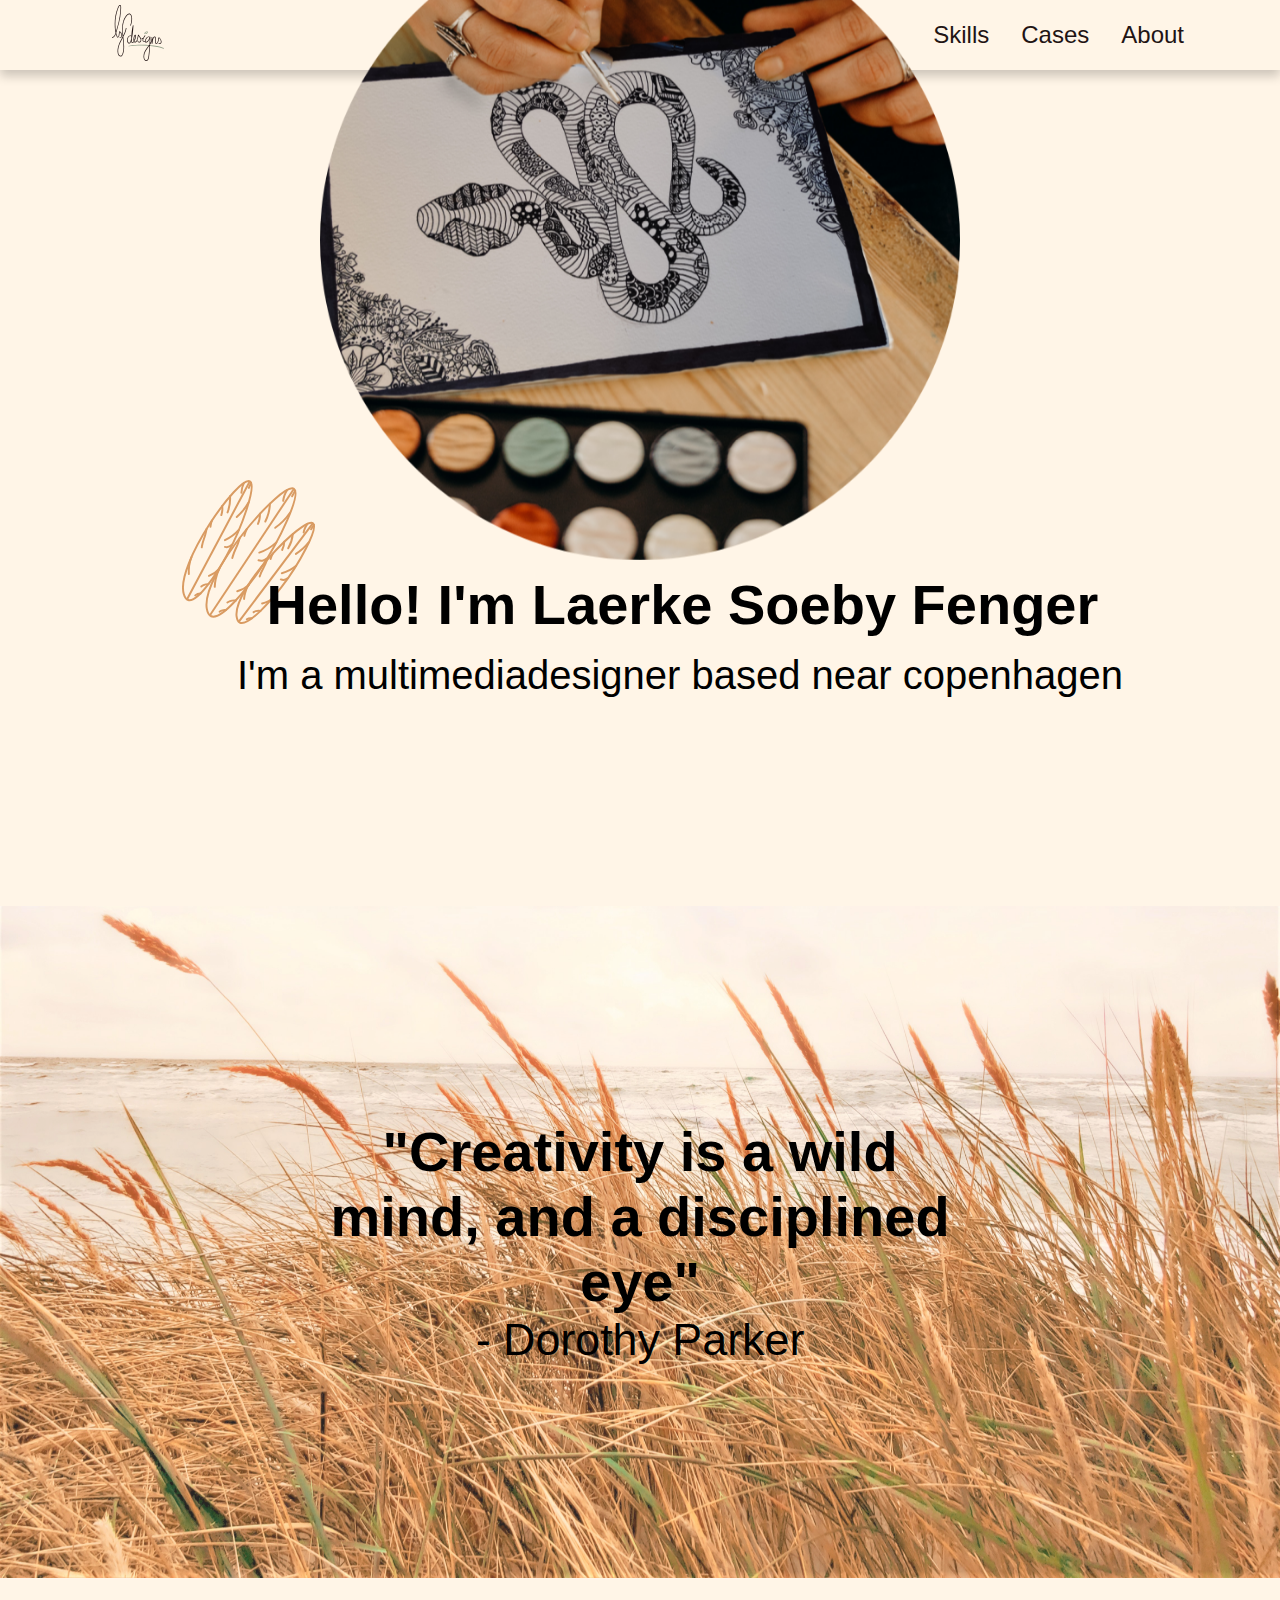
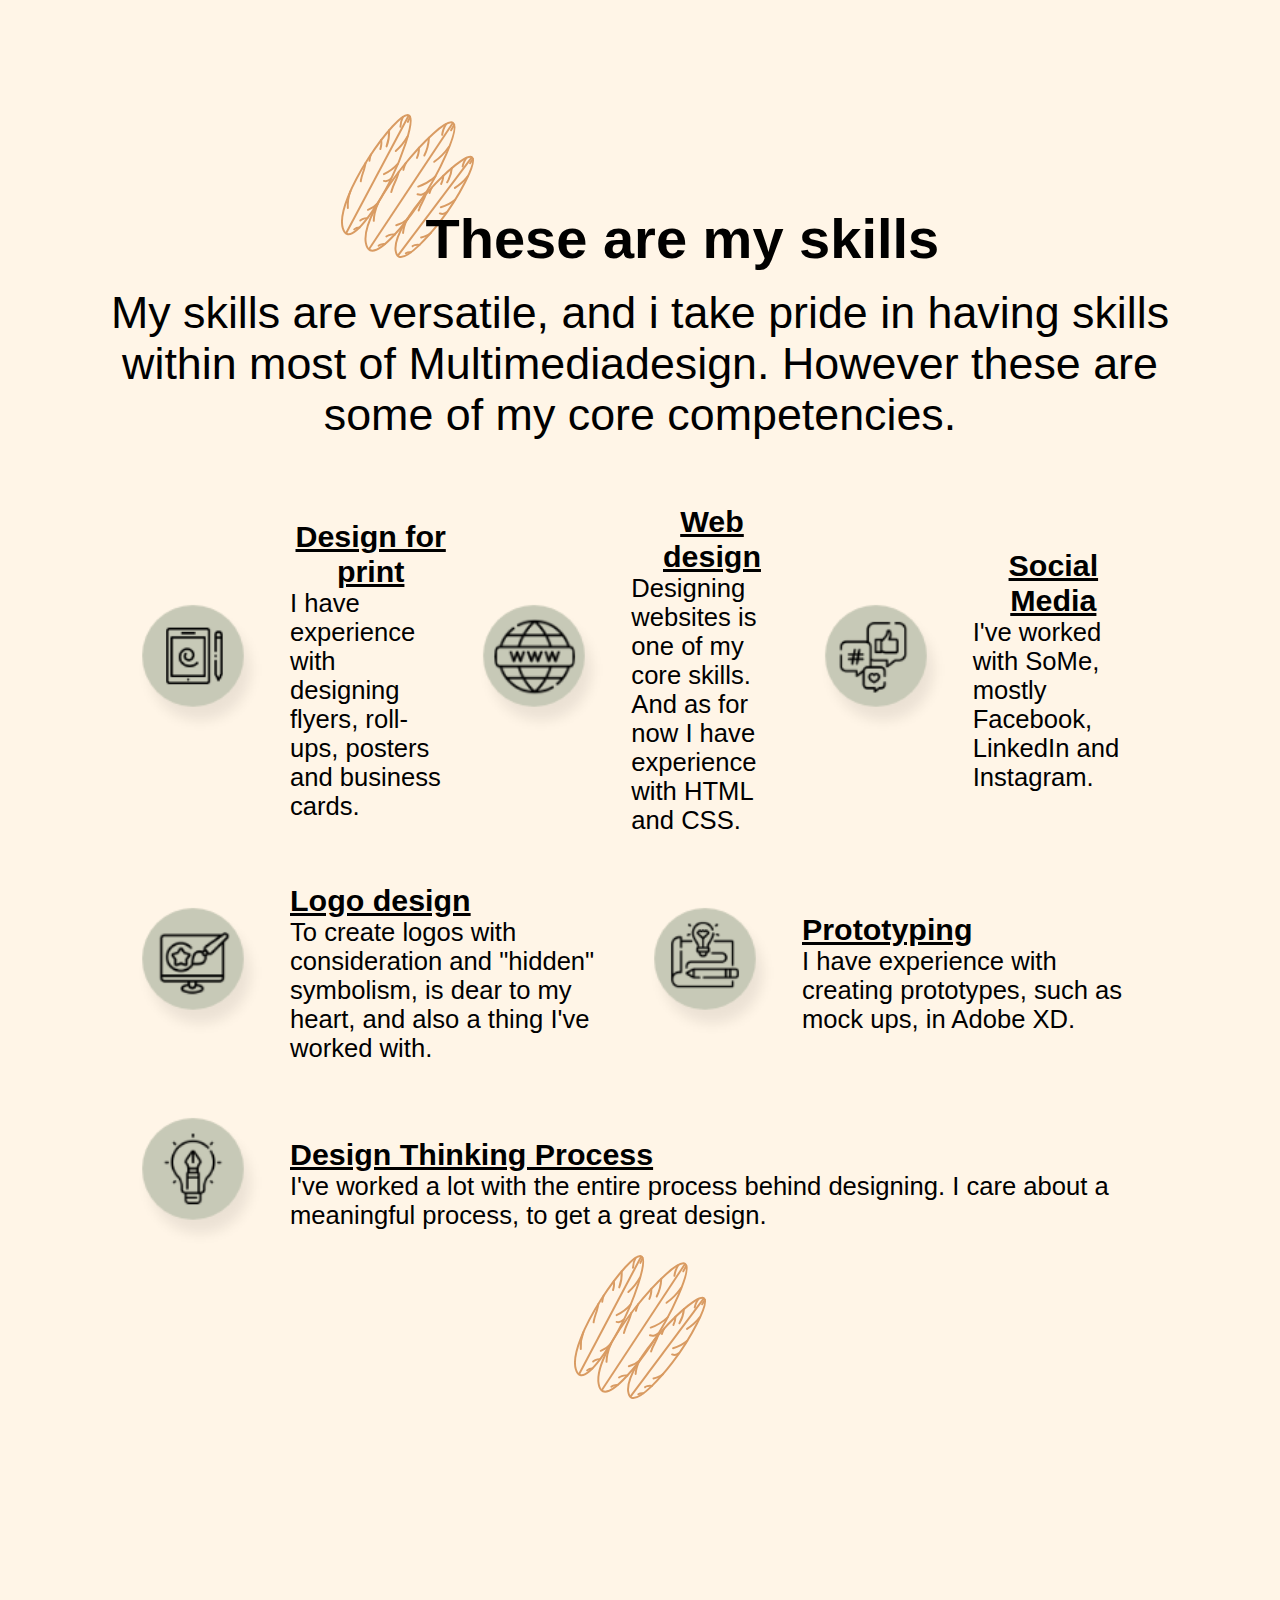
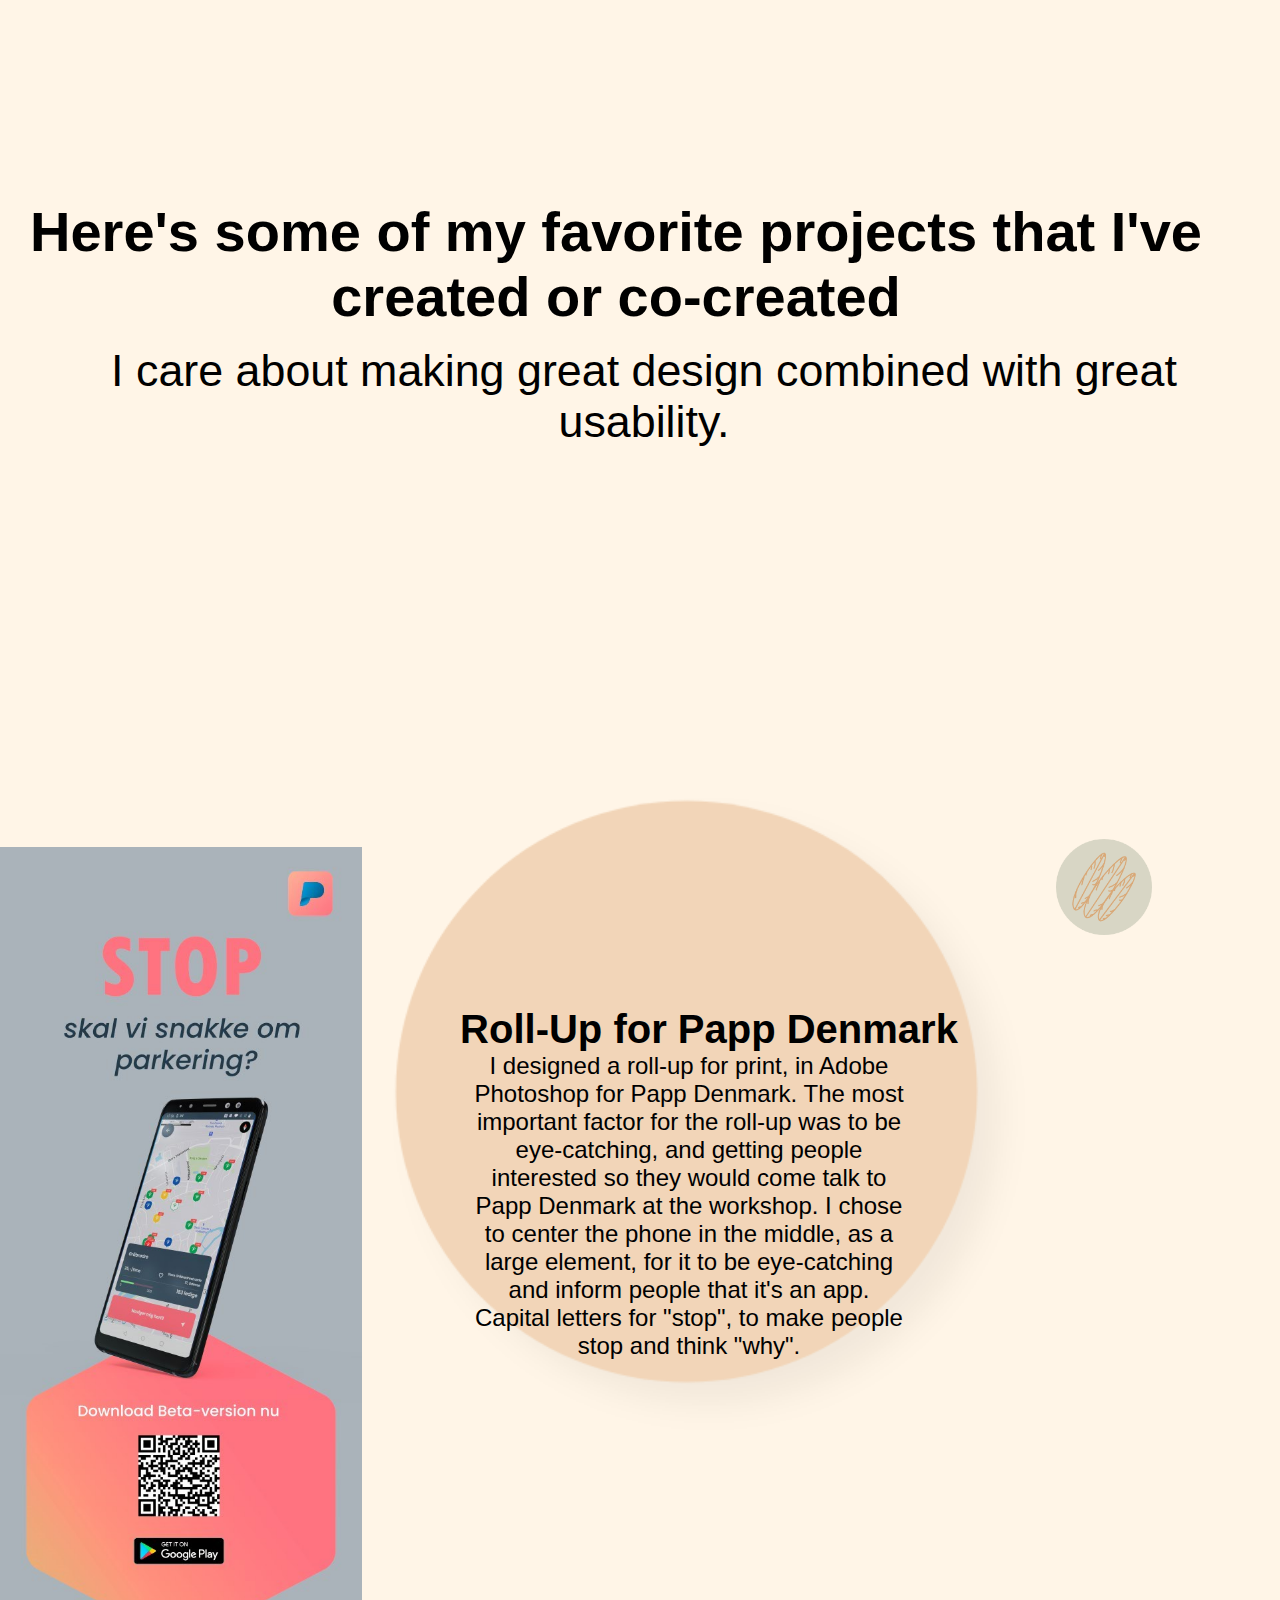
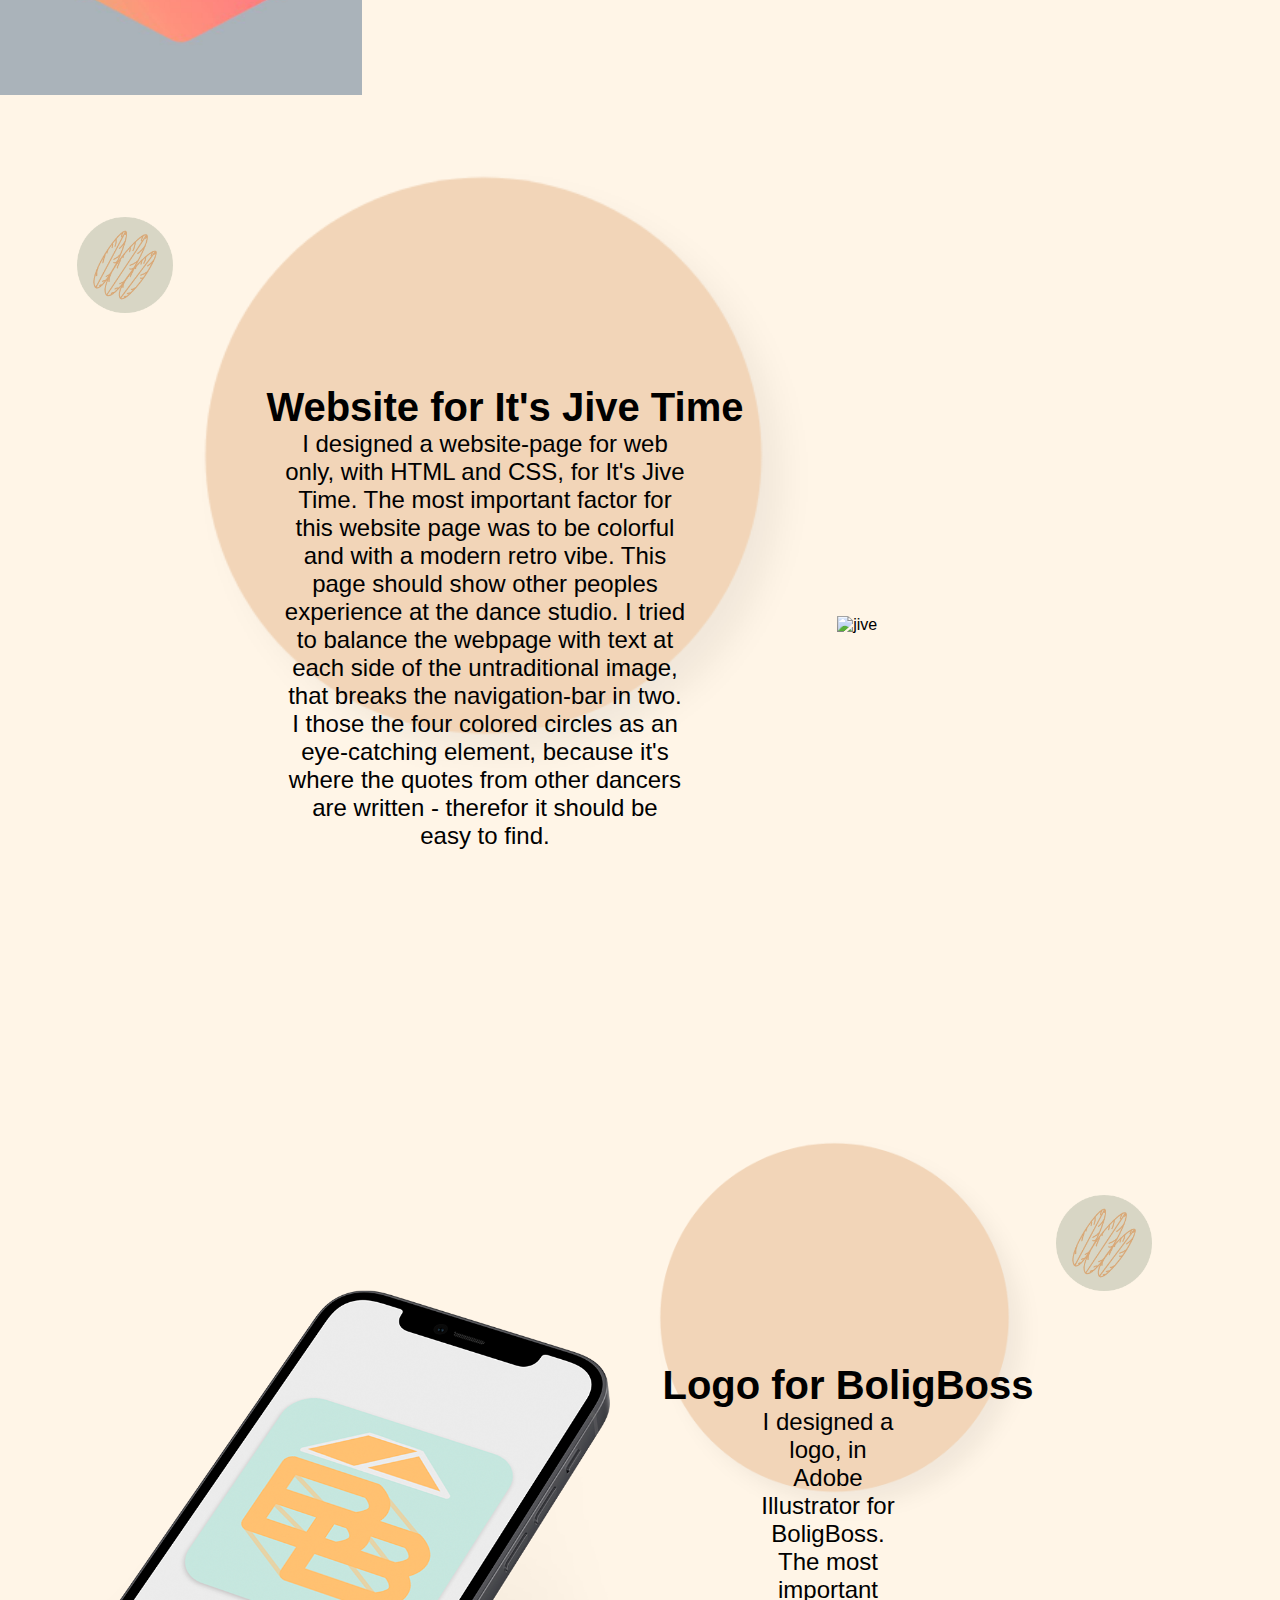
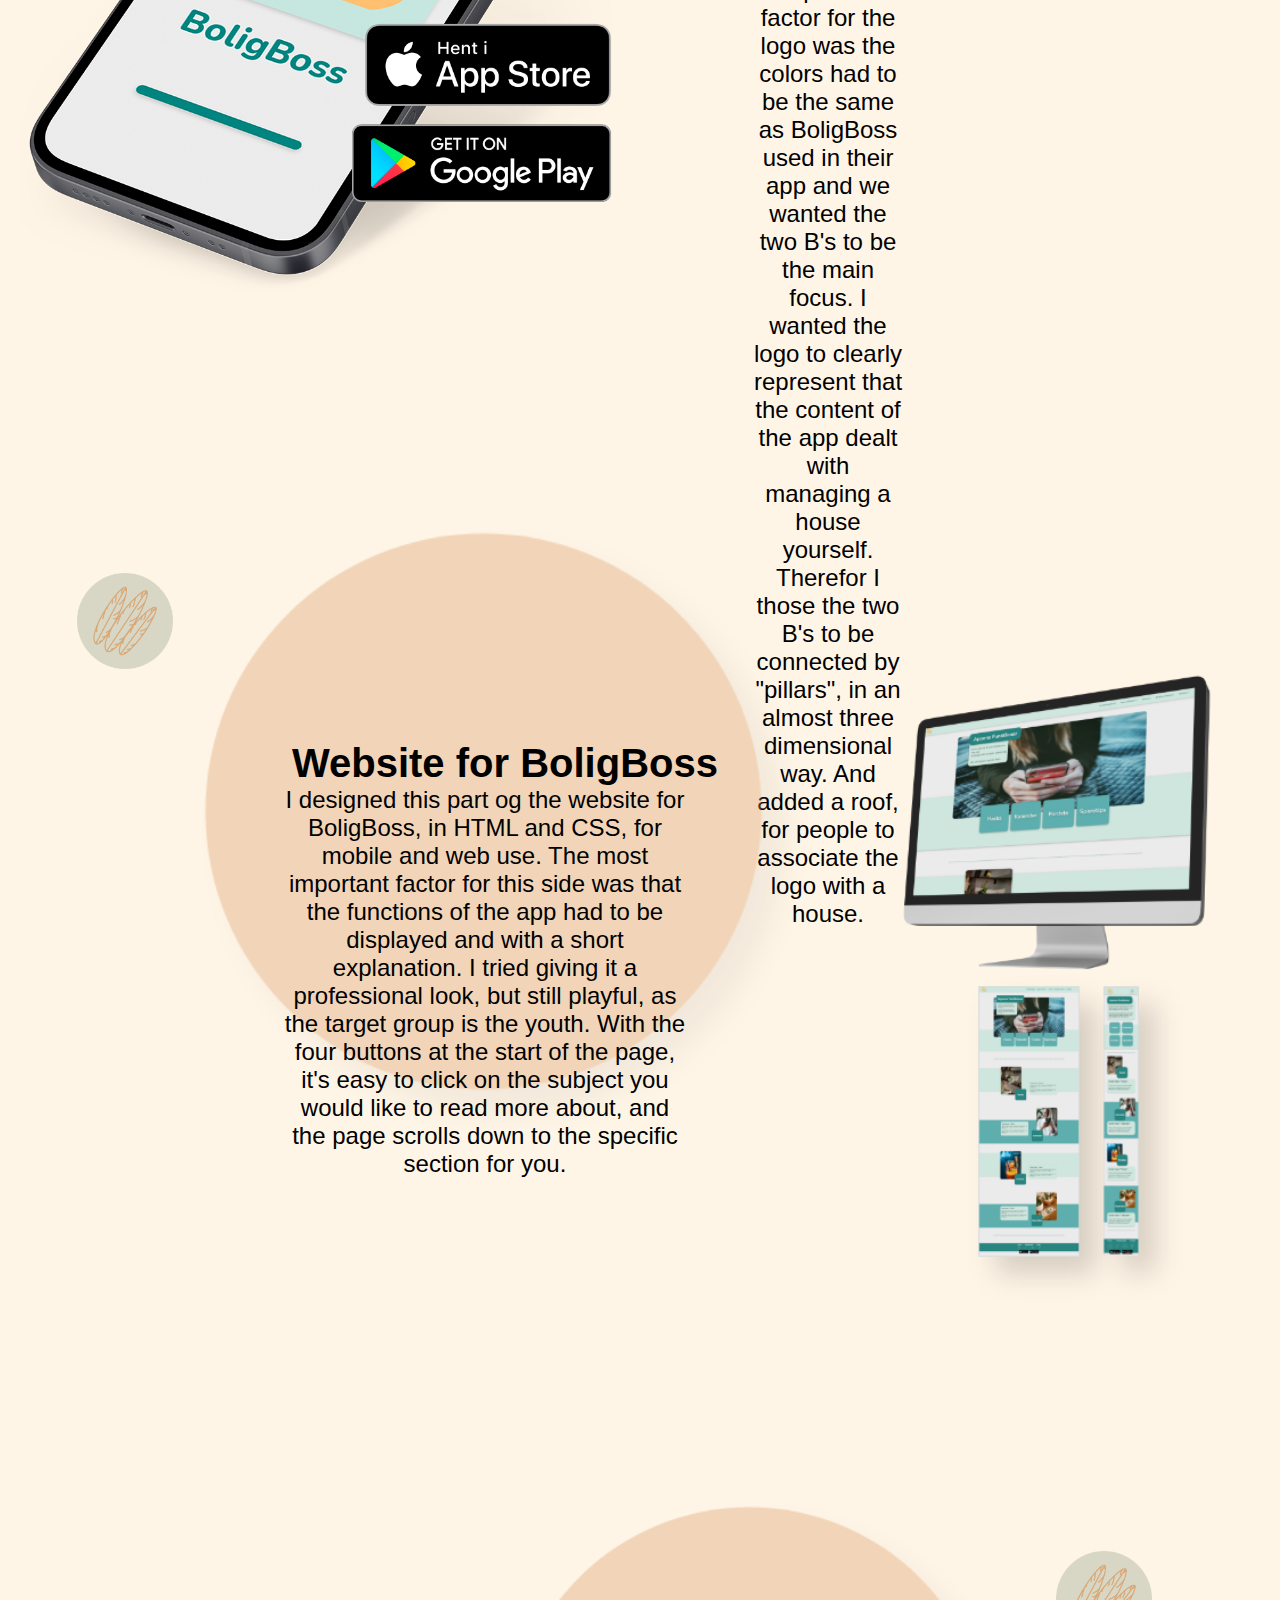
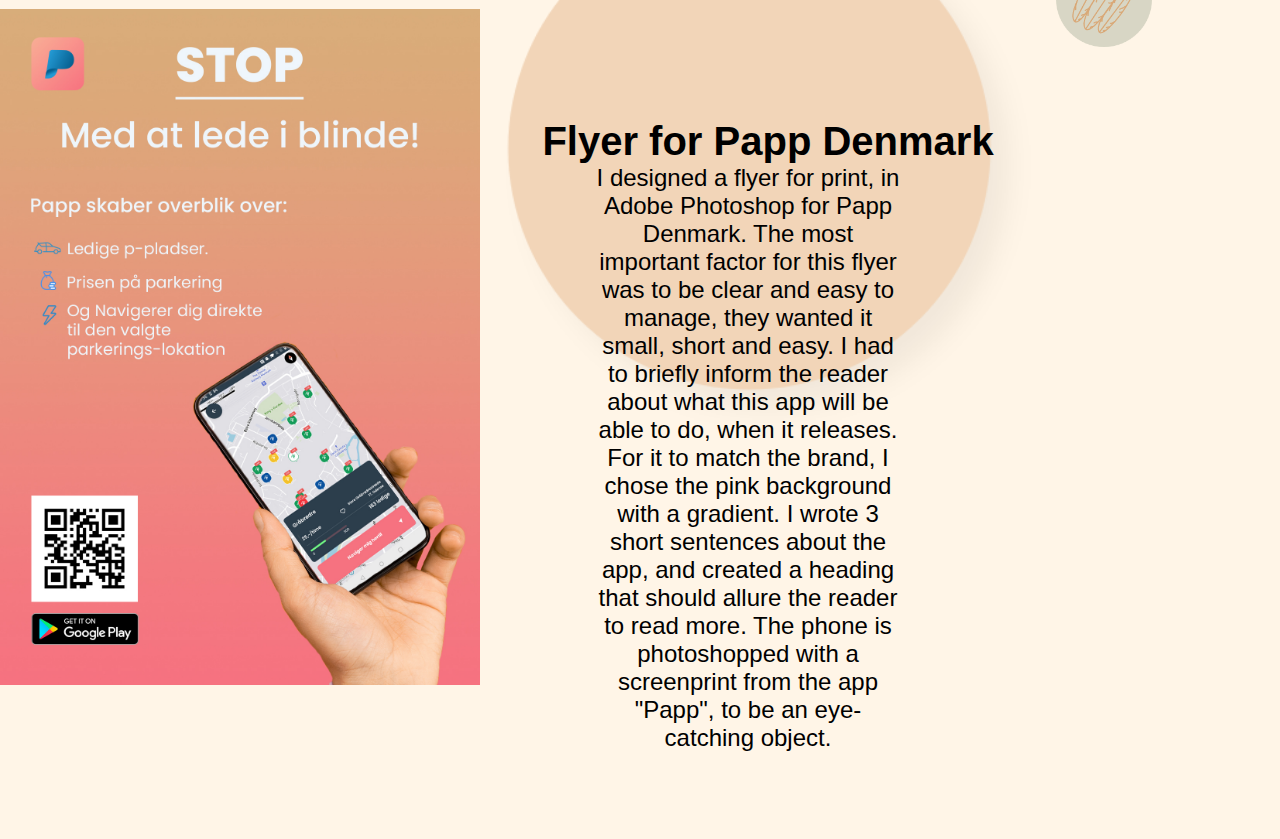
==== commit 5cb19559: "cases web stor færdig" ====
--- a/index.html
+++ b/index.html
@@ -190,9 +190,13 @@
     <!-- skill section til web slut -->
     <!-- cases section til mobile begynder-->
     <section class="cases-heading">
-        <h1>Here's some of my favorite projects that I've created or co-created</h1>
+        <div class="web-heading">
+            <img class="webvandmærke" src="img/vandmærke.svg" alt="vandmærke">
+            <h1>Here's some of my favorite projects that I've created or co-created</h1>
+        </div>
         <p>I care about making great design combined with great usability.</p>
     </section>
+
     <section class="cases">
         <section>
             <img src="img/rollup.png" alt="roll up" class="rollup">
@@ -292,9 +296,11 @@
                     the phone in the middle, as a large element, for it to be eye-catching and inform people that it's an app. Capital letters for "stop", to make people stop and think "why".
                 </p>
             </div>
+            <img src="img/green.png" alt="green circle" class="green">
         </div>
         <br>
         <div class="case-flex">
+            <img src="img/green.png" alt="green circle" class="green two">
             <div class="case-flex-content">
                 <h1>Website for It's Jive Time</h1>
                 <p>I designed a website-page for web only, with HTML and CSS, for It's Jive Time. The most important factor for this website page was to be colorful and with a modern retro vibe. This page should show other peoples experience at the dance
@@ -304,6 +310,41 @@
             </div>
             <img src="img/jive.png" alt="jive" class="jive">
         </div>
+        <br>
+        <div class="case-flex">
+            <img src="img/bb.png" alt="boligboss logo" class="bb">
+            <div class="case-flex-content">
+                <h1>Logo for BoligBoss</h1>
+                <p>I designed a logo, in Adobe Illustrator for BoligBoss. The most important factor for the logo was the colors had to be the same as BoligBoss used in their app and we wanted the two B's to be the main focus. I wanted the logo to clearly
+                    represent that the content of the app dealt with managing a house yourself. Therefor I those the two B's to be connected by "pillars", in an almost three dimensional way. And added a roof, for people to associate the logo with a house.
+                </p>
+            </div>
+            <img src="img/green.png" alt="green circle" class="green">
+        </div>
+        <br>
+        <div class="case-flex">
+            <img src="img/green.png" alt="green circle" class="green two">
+            <div class="case-flex-content">
+                <h1>Website for BoligBoss</h1>
+                <p>I designed this part og the website for BoligBoss, in HTML and CSS, for mobile and web use. The most important factor for this side was that the functions of the app had to be displayed and with a short explanation. I tried giving it a
+                    professional look, but still playful, as the target group is the youth. With the four buttons at the start of the page, it's easy to click on the subject you would like to read more about, and the page scrolls down to the specific
+                    section for you.
+                </p>
+            </div>
+            <img src="img/boligboss.png" alt="boligboss" class="boligboss">
+        </div>
+        <br>
+        <div class="case-flex">
+            <img src="img/flyer.jpg" alt="flyer" class="flyer">
+            <div class="case-flex-content">
+                <h1>Flyer for Papp Denmark</h1>
+                <p>I designed a flyer for print, in Adobe Photoshop for Papp Denmark. The most important factor for this flyer was to be clear and easy to manage, they wanted it small, short and easy. I had to briefly inform the reader about what this app
+                    will be able to do, when it releases. For it to match the brand, I chose the pink background with a gradient. I wrote 3 short sentences about the app, and created a heading that should allure the reader to read more. The phone is photoshopped
+                    with a screenprint from the app "Papp", to be an eye-catching object.
+                </p>
+            </div>
+            <img src="img/green.png" alt="green circle" class="green">
+        </div>
     </section>
     <!-- cases section til web slut-->
 </body>
--- a/style.css
+++ b/style.css
@@ -552,7 +552,8 @@
     .cases-heading h1 {
         font-size: 3.5rem;
         text-align: center;
-        margin-top: 15rem;
+        margin-top: 25rem;
+        margin-left: -3rem;
     }
     .cases-heading p {
         font-size: 2.8rem;
@@ -574,6 +575,7 @@
     .rollup {
         width: 25rem;
         height: auto;
+        margin-right: 0;
     }
     .case-flex-content {
         background-image: url('img/circle.png');
@@ -585,6 +587,7 @@
         flex-direction: column;
         align-items: center;
         justify-content: flex-start;
+        margin-right: 0;
     }
     .case-flex-content p {
         margin-left: 7rem;
@@ -597,7 +600,33 @@
         margin-top: 15rem;
     }
     .jive {
-        width: 50rem;
+        width: 40rem;
         height: auto;
+        margin-top: 0;
+    }
+    .bb {
+        width: 40rem;
+        height: auto;
+        margin-top: 0;
+        margin-right: 0;
+    }
+    .boligboss {
+        width: 40rem;
+        height: auto;
+        margin-top: 0;
+        margin-left: 0;
+    }
+    .flyer {
+        width: 30rem;
+        height: auto;
+        margin-top: 0;
+        margin-right: 0;
+    }
+    .green {
+        margin-bottom: 45rem;
+    }
+    .two {
+        margin-left: 6%;
+        margin-right: 0;
     }
 }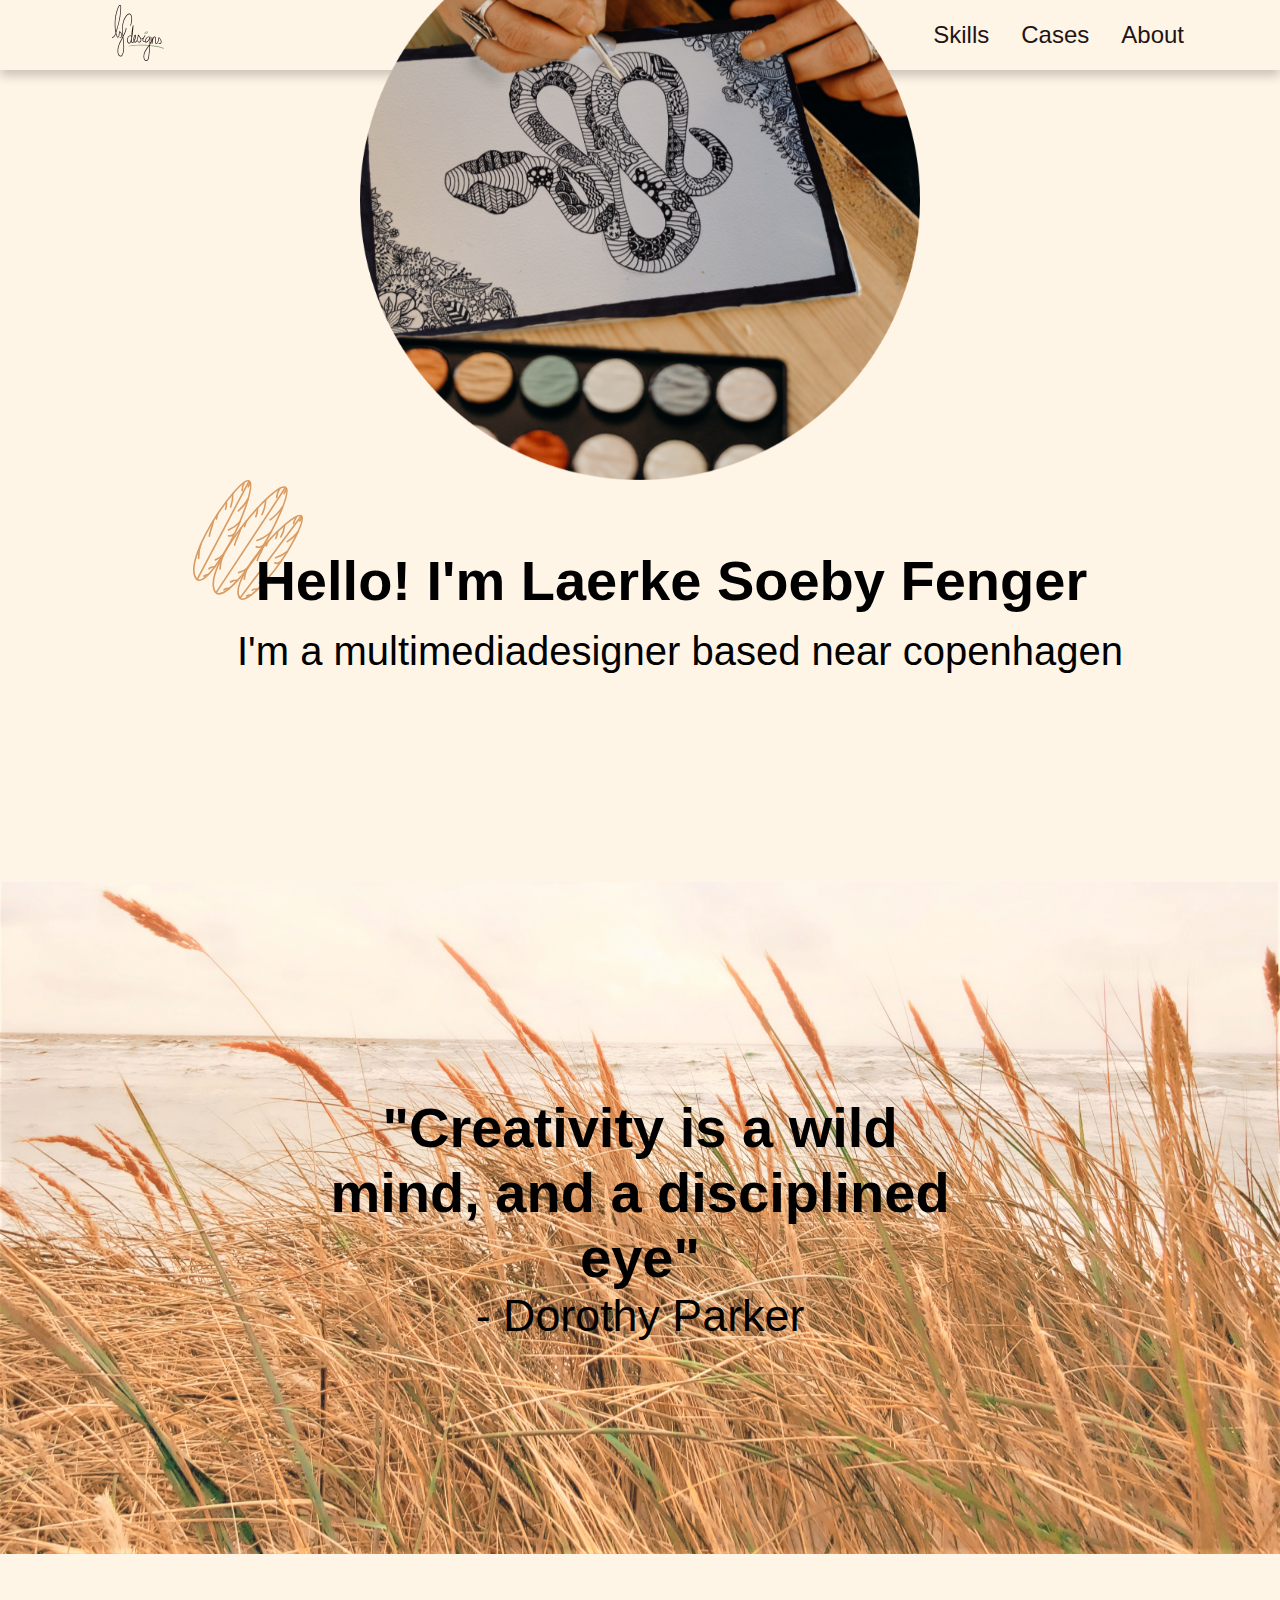
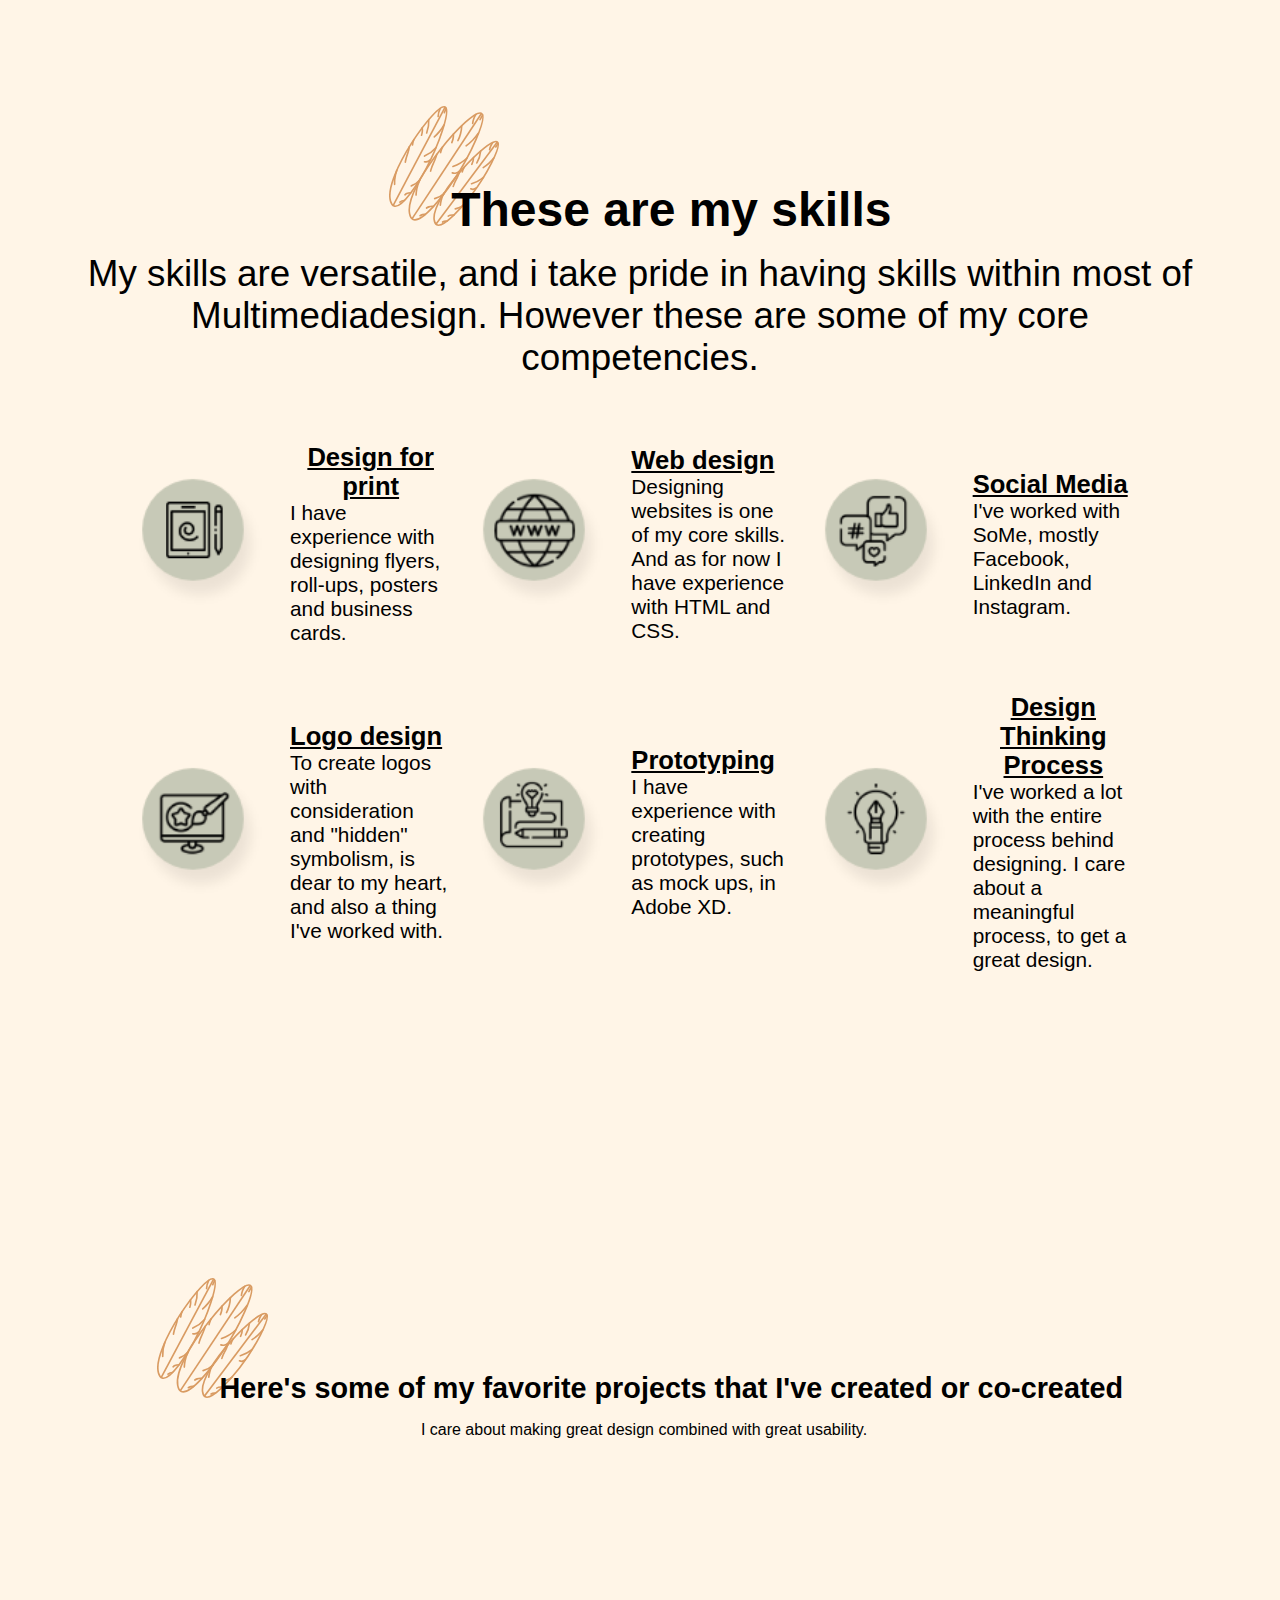
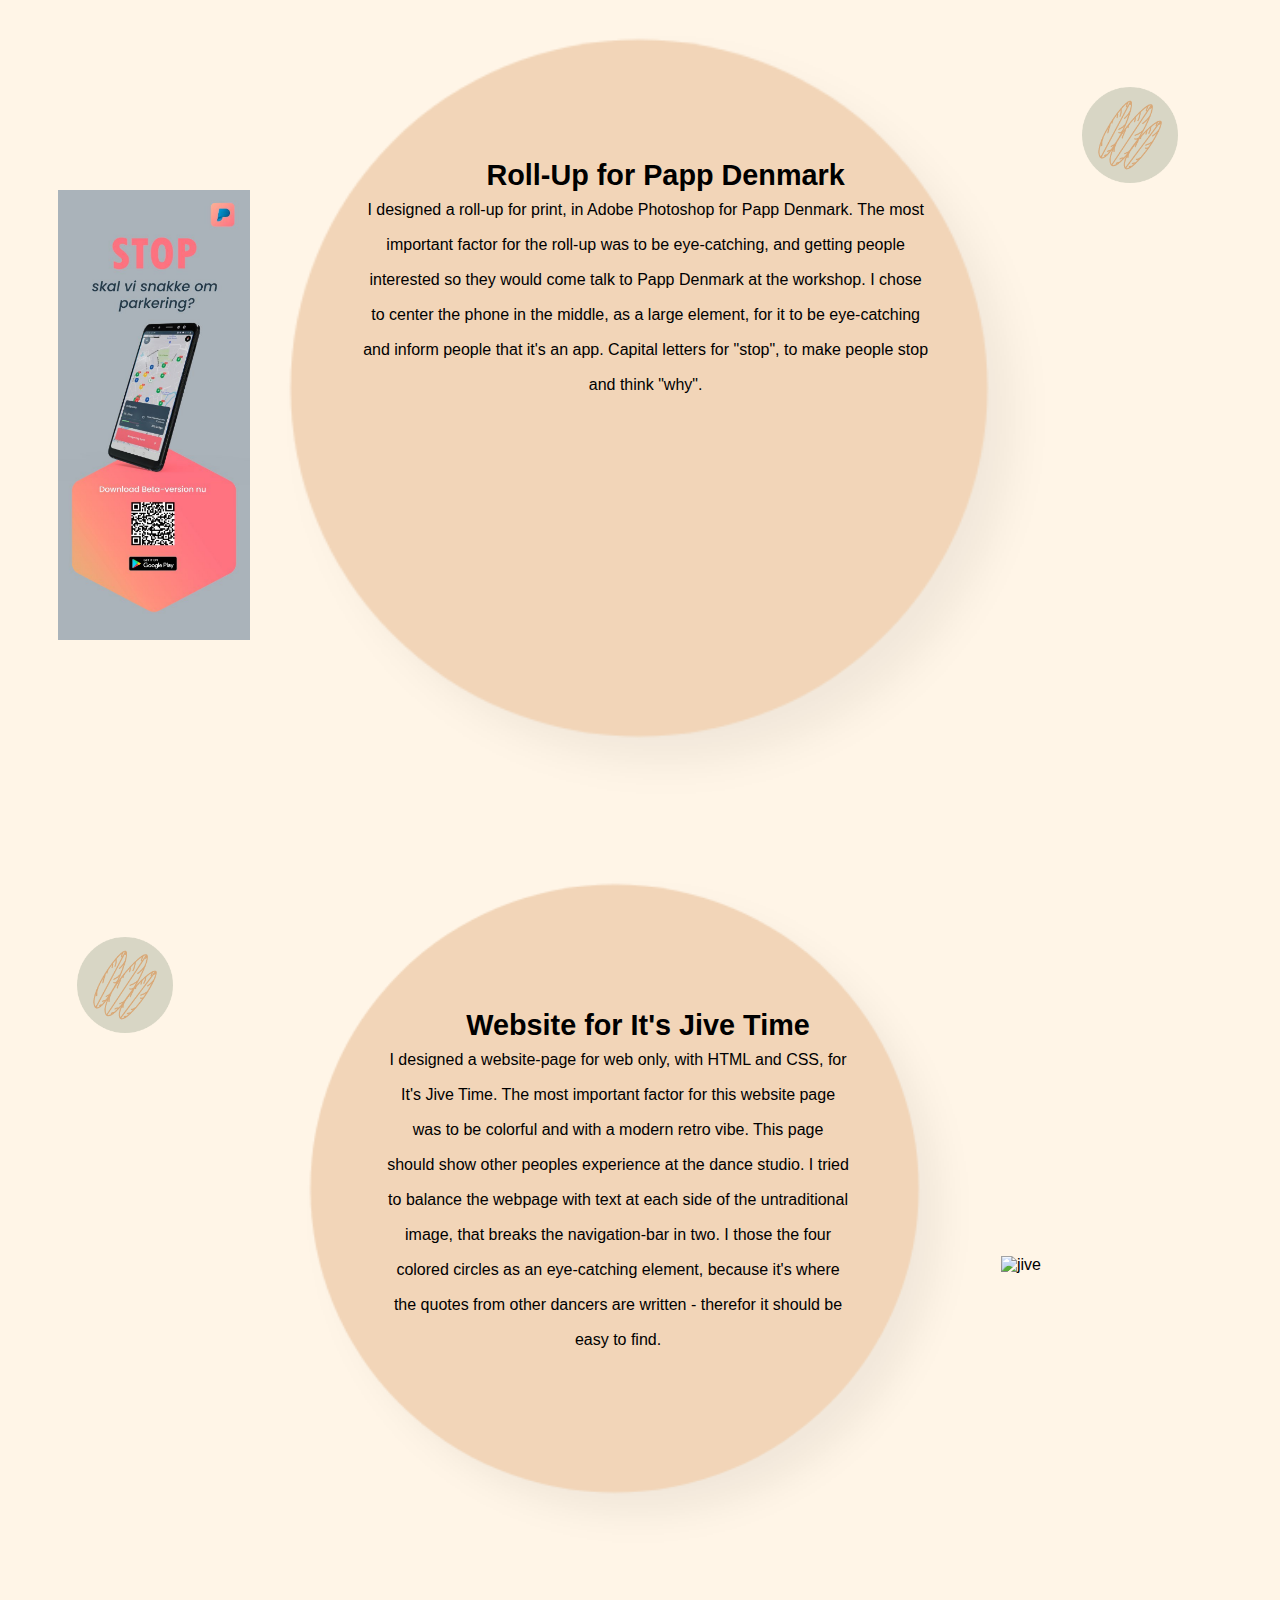
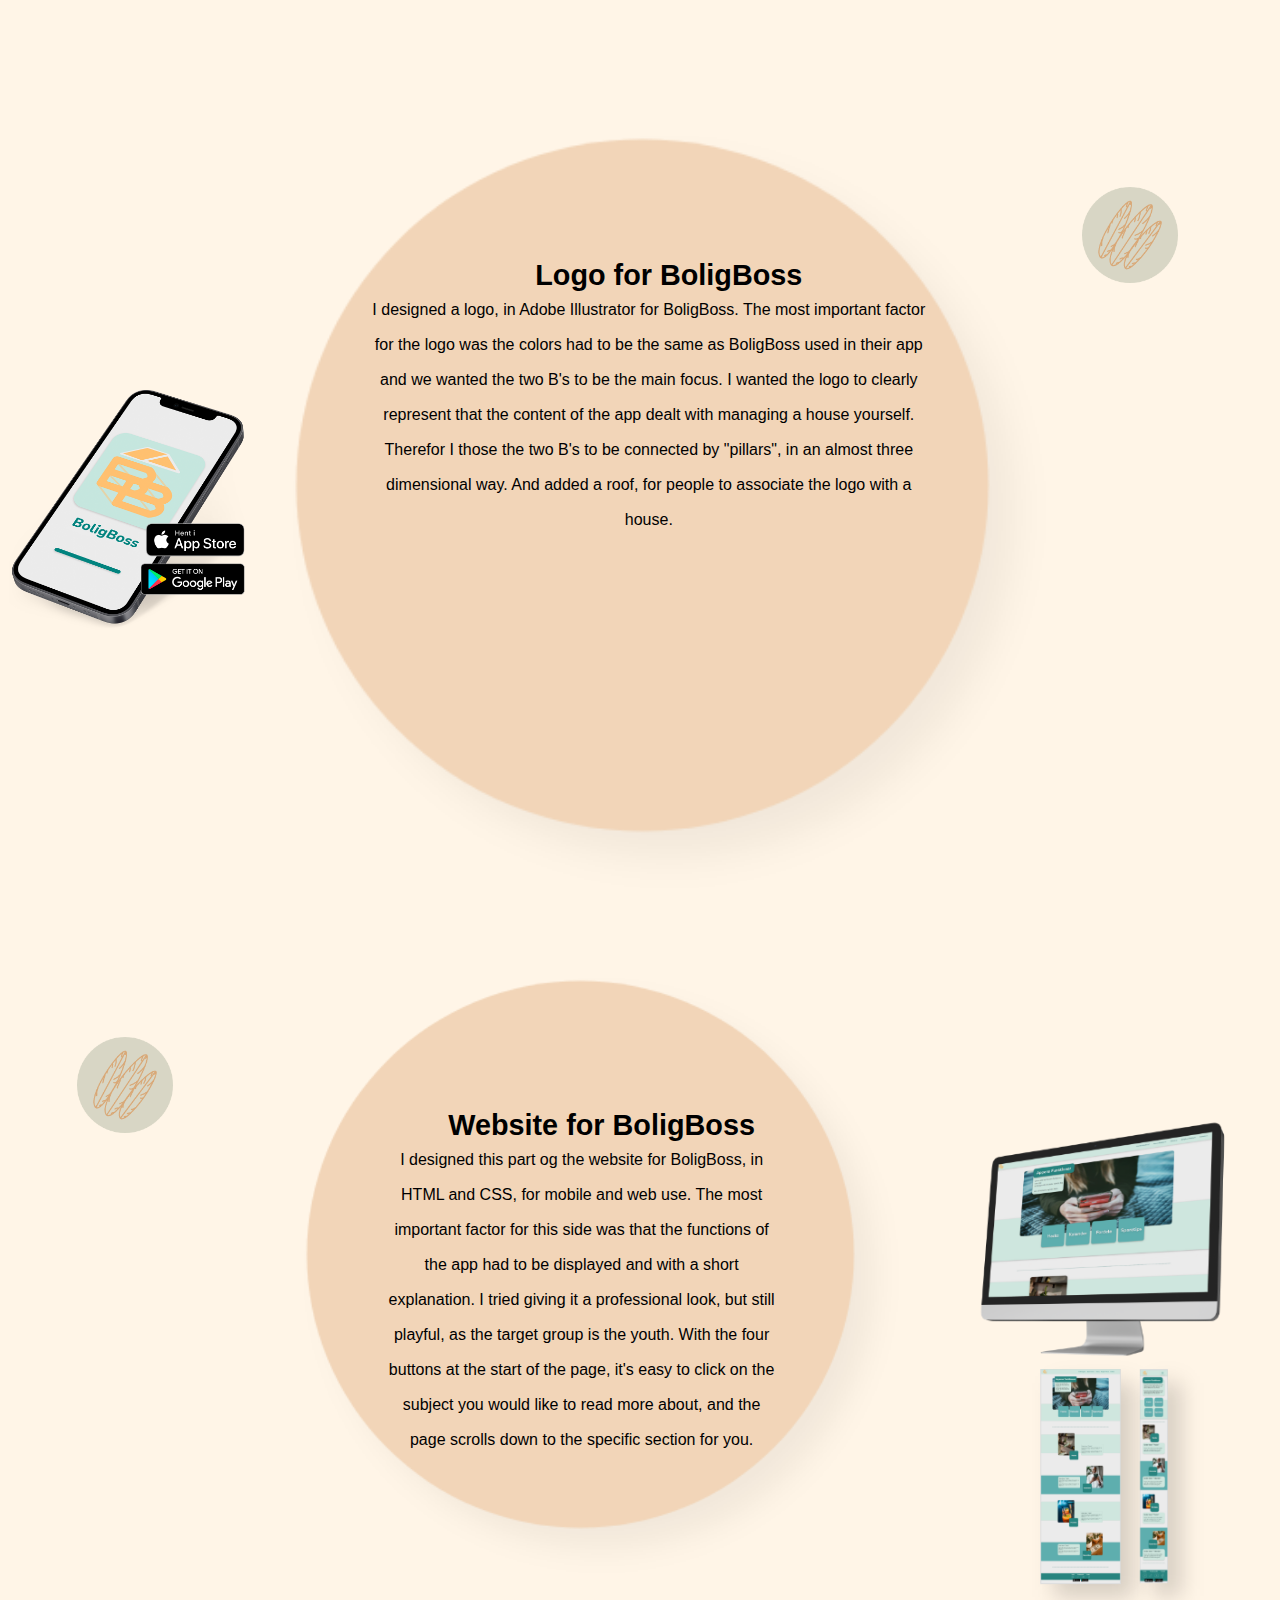
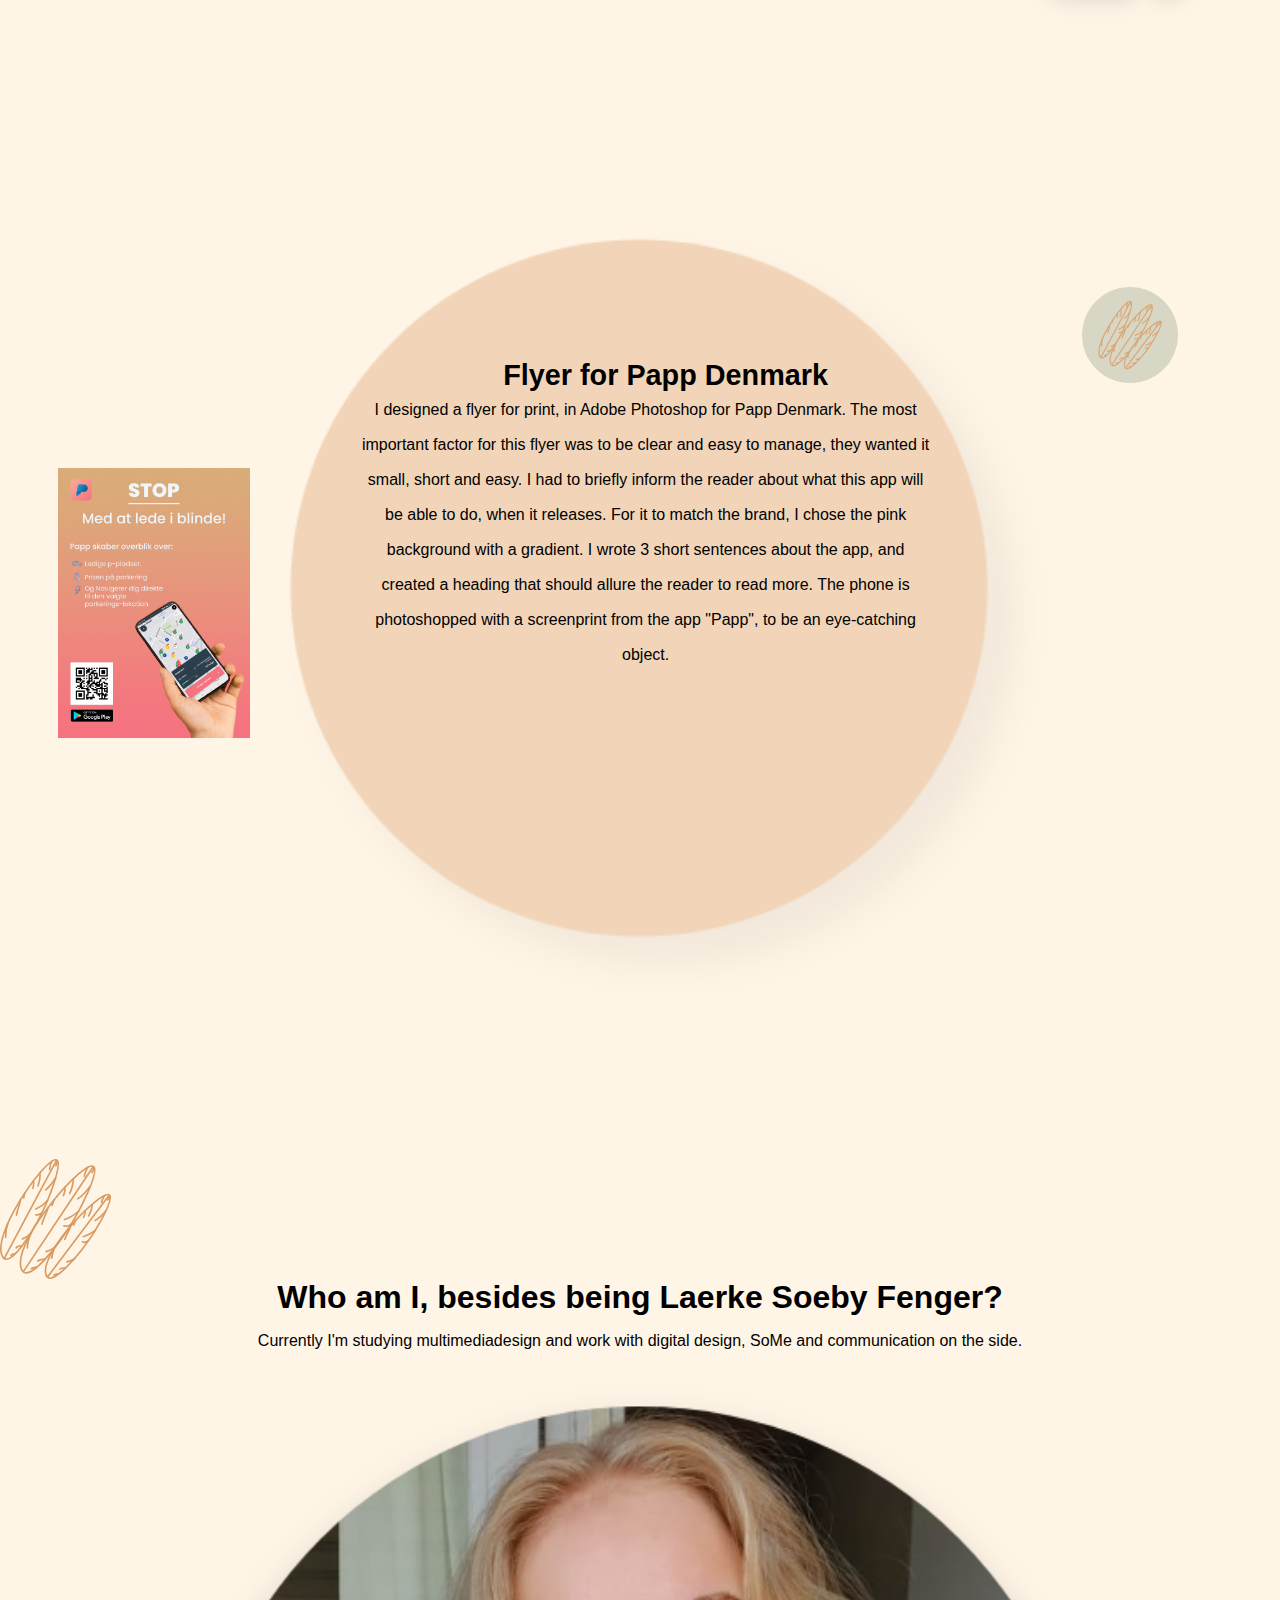
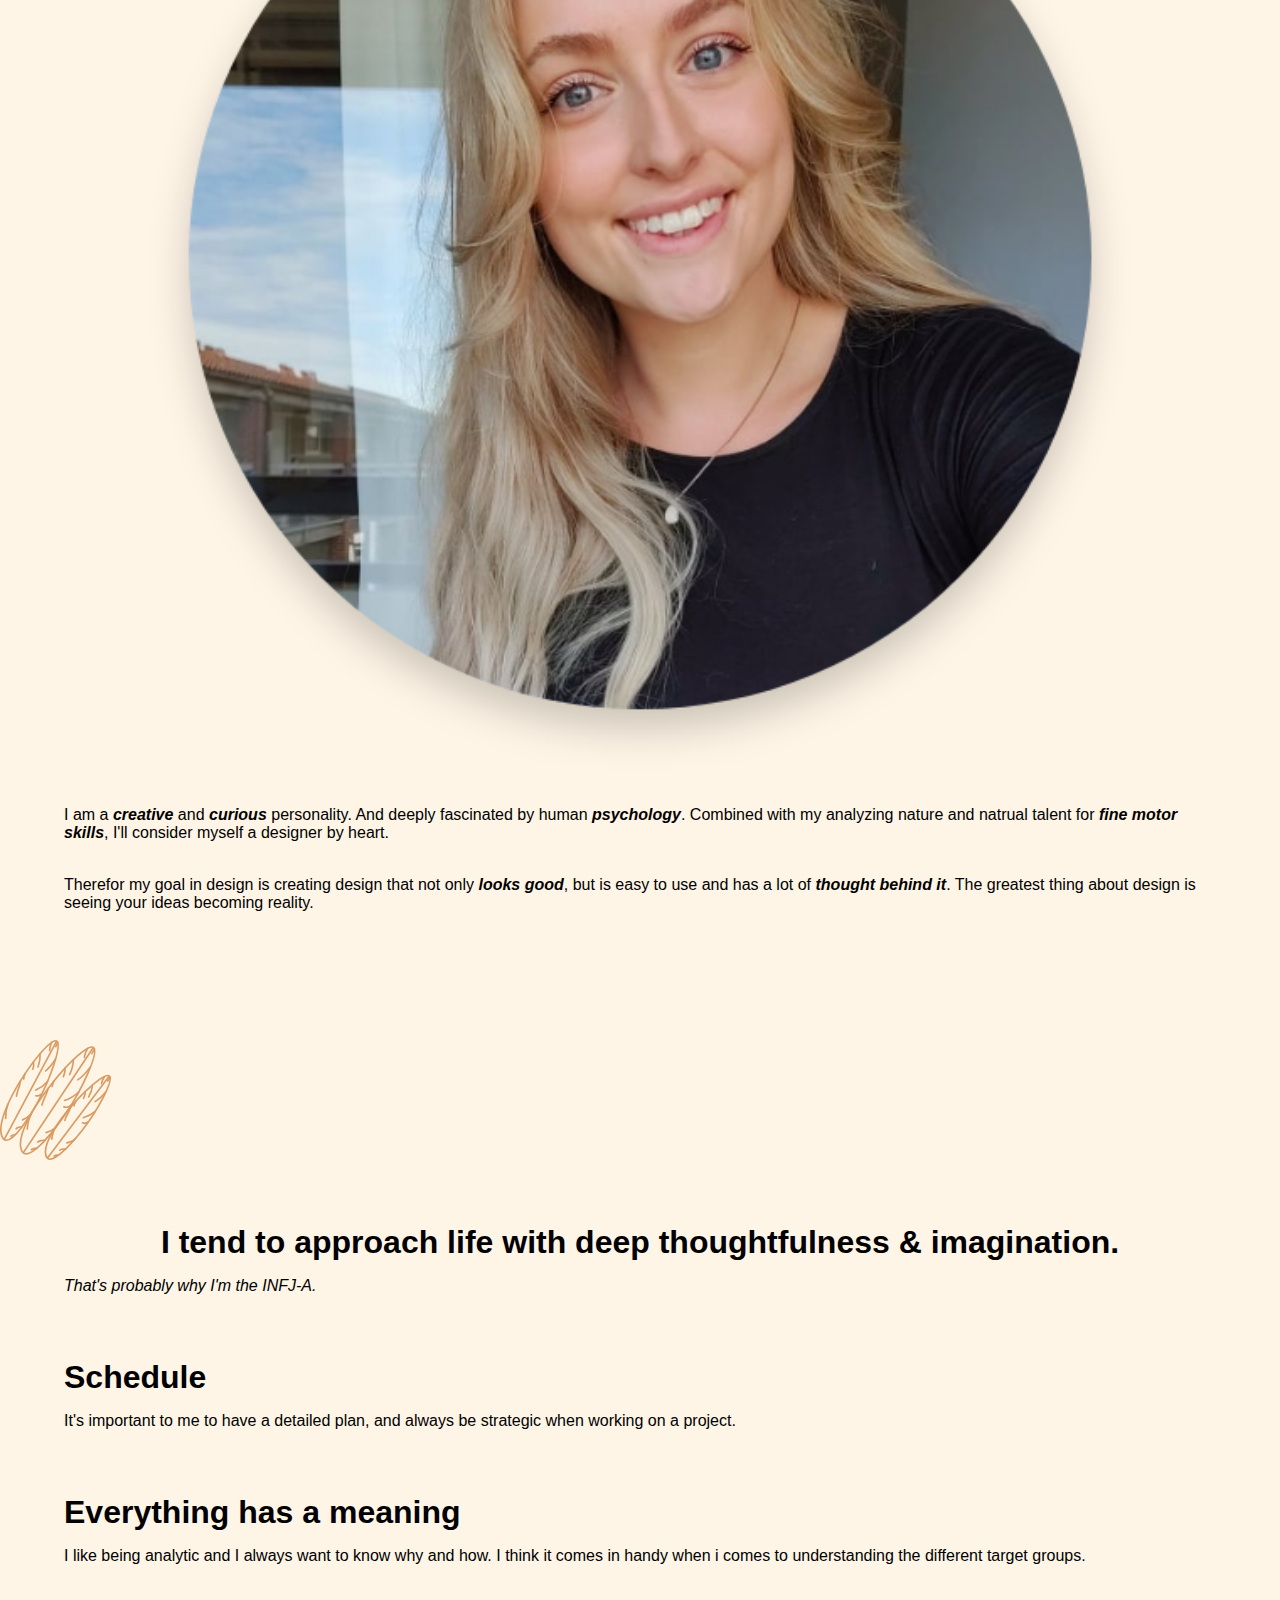
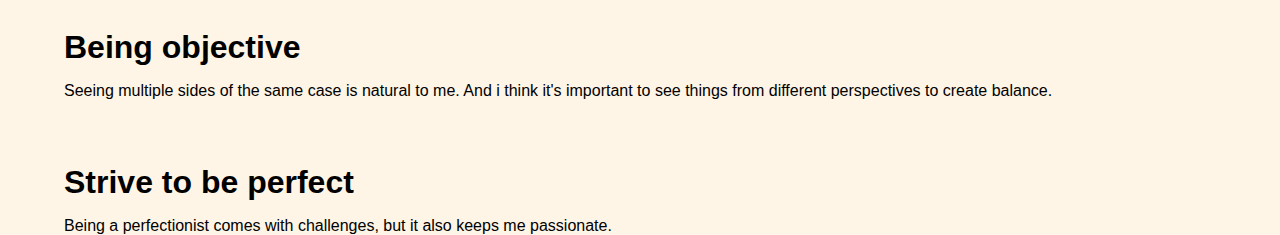
==== commit 99b73839: "about section mobil" ====
--- a/index.html
+++ b/index.html
@@ -347,6 +347,44 @@
         </div>
     </section>
     <!-- cases section til web slut-->
+    <!-- about section til mobile start-->
+    <section>
+        <section class="about-header">
+            <div class="about-heading">
+                <img class="webvandmærke" src="img/vandmærke.svg" alt="vandmærke">
+                <h1>Who am I, besides being Laerke Soeby Fenger?</h1>
+            </div>
+            <p>Currently I'm studying multimediadesign and work with digital design, SoMe and communication on the side.</p>
+        </section>
+        <img src="img/me.png" alt="me" class="me">
+        <section class="about">
+            <p>I am a <b><i>creative</i></b> and <b><i>curious</i></b> personality. And deeply fascinated by human <b><i>psychology</i></b>. Combined with my analyzing nature and natrual talent for <b><i>fine motor skills</i></b>, I'll consider myself a
+                designer by heart. </p>
+            <br>
+            <p>Therefor my goal in design is creating design that not only <b><i>looks good</i></b>, but is easy to use and has a lot of <b><i>thought 
+            behind it</i></b>. The greatest thing about design is seeing your ideas becoming reality. </p>
+
+            <div class="about-heading">
+                <img class="webvandmærke" src="img/vandmærke.svg" alt="vandmærke">
+                <h1>I tend to approach life with deep thoughtfulness & imagination.</h1>
+            </div>
+            <p><i>That's probably why I'm the INFJ-A.</i></p>
+
+            <h1>Schedule</h1>
+            <p>It's important to me to have a detailed plan, and always be strategic when working on a project. </p>
+
+            <h1>Everything has a meaning</h1>
+            <p>I like being analytic and I always want to know why and how. I think it comes in handy when i comes to understanding the different target groups.</p>
+
+            <h1>Being objective</h1>
+            <p>Seeing multiple sides of the same case is natural to me. And i think it's important to see things from different perspectives to create balance. </p>
+
+            <h1>Strive to be perfect</h1>
+            <p>Being a perfectionist comes with challenges, but it also keeps me passionate.</p>
+        </section>
+
+    </section>
+
 </body>
 
 </html>--- a/style.css
+++ b/style.css
@@ -1,632 +1,961 @@
-/* navbar mobile begynder */
-
-* {
-    margin: 0;
-    padding: 0;
-}
-
-body {
-    background-color: #FFF5E7;
-    font-family: 'Nunito', sans-serif;
-}
-
-#logo {
-    height: 3.5rem;
-    margin: .5rem;
-    margin-left: 3rem;
-}
-
-.navbar {
-    display: flex;
-    justify-content: space-between;
-    align-items: center;
-    background-color: #FFF5E7;
-    margin-left: 0;
-    margin-right: 0;
-    box-shadow: 0 6px 10px rgb(0 0 0 / 0.2);
-    height: 70px;
-    width: 100%;
-}
-
-.navbar-links ul {
-    margin: 0;
-    padding: 0;
-    display: flex;
-    max-width: 1760px;
-    z-index: 9;
-    background-color: #FFF5E7;
-    margin-top: -14px;
-}
-
-.navbar-links li {
-    list-style: none;
-}
-
-.navbar-links li a {
-    text-decoration: none;
-    color: #221414;
-    padding: 1rem;
-    display: block;
-    font-family: 'Nunito', sans-serif;
-    font-weight: bold;
-    font-size: 12px;
-    background-color: #FFF5E7;
-    text-align: left;
-}
-
-.navbar-links {
-    display: none;
-    width: 100%;
-    justify-content: flex-end;
-}
-
-.navbar-links ul {
-    width: 100%;
-    flex-direction: column;
-}
-
-.navbar-links li {
-    text-align: center;
-}
-
-.navbar-links a {
-    padding: .5rem 1rem;
-}
-
-.navbar-links.active {
-    display: flex;
-}
-
-.nav-img {
-    display: none;
-}
-
-
-/*navbar mobile slut*/
-
-
-/* site til mobil starter*/
-
-.heading h1 {
-    font-size: 1.3rem;
-    text-align: center;
-    margin-top: 3rem;
-}
-
-h2 {
-    font-size: 1rem;
-    text-align: center;
-    margin-top: 1rem;
-}
-
-h3 {
-    font-size: 1.2rem;
-    text-align: center;
-}
-
-.webvandmærke {
-    display: none;
-}
-
-.img-quote {
-    display: none;
-}
-
-.web-quote {
-    display: none;
-}
-
-.quote {
-    position: absolute;
-    margin: 0 auto;
-    left: 0;
-    right: 0;
-    margin-top: 4rem;
-}
-
-.skill-web {
-    display: none;
-}
-
-.skill-container h4 {
-    font-size: 1rem;
-    text-align: center;
-}
-
-.skill-container p {
-    font-size: 0.9rem;
-}
-
-.skill-container {
-    display: flex;
-    flex-wrap: wrap;
-    margin-top: 1rem;
-}
-
-.skill-item {
-    display: flex;
-    align-items: center;
-    margin-top: 3rem;
-}
-
-.skill-text {
-    display: flex;
-    flex-direction: column;
-}
-
-.left {
-    justify-content: start;
-    align-items: flex-start;
-    text-align: start;
-    margin-left: 10px;
-    margin-right: 10px;
-}
-
-.skill-item img {
-    margin-left: 10px;
-}
-
-.right {
-    justify-content: end;
-    align-items: flex-end;
-    text-align: end;
-    margin-left: 10px;
-    margin-right: 10px;
-}
-
-.skill-header p {
-    font-family: 'Nunito', sans-serif;
-    font-size: 0.9rem;
-    margin-right: 2rem;
-    margin-left: 2rem;
-    margin-top: 1rem;
-}
-
-.skill-header h1 {
-    font-size: 1.3rem;
-    text-align: center;
-    margin-top: 2.5rem;
-}
-
-.draw {
-    width: 12rem;
-    height: 12rem;
-    display: block;
-    margin-right: auto;
-    margin-left: auto;
-    margin-top: 1rem;
-}
-
-.vandmærke {
-    opacity: 0.3;
-    display: block;
-    margin-right: auto;
-    margin-left: auto;
-    width: 12rem;
-    height: 12rem;
-    transform: rotate(20deg);
-}
-
-.cases-heading h1 {
-    font-size: 1.3rem;
-    text-align: center;
-    margin-top: 8rem;
-}
-
-.cases-heading p {
-    font-size: 0.9rem;
-    margin-left: 2rem;
-    margin-right: 1.5rem;
-    margin-top: 1rem;
-    text-align: center;
-}
-
-.rollup {
-    width: 10rem;
-    display: block;
-    margin-left: auto;
-    margin-right: auto;
-    margin-top: 3rem;
-}
-
-.green-container {
-    width: 100%;
-}
-
-.green {
-    width: 4rem;
-    height: 4rem;
-    float: right;
-    margin-right: 10%;
-}
-
-.cases-circle {
-    display: block;
-    position: relative;
-    text-align: center;
-}
-
-.circle-text {
-    position: absolute;
-    top: 50%;
-    left: 50%;
-    transform: translate(-50%, -50%);
-}
-
-.circle {
-    border-radius: 50%;
-    background-color: #d99b62;
-    width: 100%;
-    opacity: 40%;
-    margin-top: 0;
-}
-
-.circle-text h1 {
-    font-size: .9rem;
-}
-
-.circle-text p {
-    font-size: .65rem;
-}
-
-.jive {
-    width: 18rem;
-    display: block;
-    margin-left: auto;
-    margin-right: auto;
-    margin-top: 6rem;
-}
-
-.bb {
-    width: 18rem;
-    display: block;
-    margin-left: auto;
-    margin-right: auto;
-    margin-top: 6rem;
-}
-
-.boligboss {
-    width: 18rem;
-    display: block;
-    margin-left: auto;
-    margin-right: auto;
-    margin-top: 6rem;
-}
-
-.flyer {
-    width: 18rem;
-    display: block;
-    margin-left: auto;
-    margin-right: auto;
-    margin-top: 6rem;
-    margin-bottom: 1.5rem;
-}
-
-.webcases {
-    display: none;
-}
-
-@media screen and (min-width: 400px) {
-    .circle-text h1 {
-        font-size: 1.2rem;
-    }
-    .circle-text p {
-        font-size: .8rem;
-    }
-}
-
-
-/* site til mobil slut*/
-
-
-/*site til tablet starter*/
-
-@media screen and (min-width: 500px) {
-    .circle-text h1 {
-        font-size: 1.6rem;
-    }
-    .circle-text p {
-        font-size: 1rem;
-    }
-    .green {
-        width: 5rem;
-        height: 5rem;
-    }
-}
-
-@media screen and (min-width: 600px) {
-    .skill-item {
-        width: 50%;
-    }
-    .rollup {
-        width: 18rem;
-    }
-    .jive {
-        width: 25rem;
-        margin-top: 20rem;
-    }
-    .bb {
-        width: 25rem;
-        margin-top: 20rem;
-    }
-    .boligboss {
-        width: 25rem;
-        margin-top: 20rem;
-    }
-    .flyer {
-        width: 25rem;
-        margin-top: 20rem;
-    }
-}
-
-@media screen and (min-width: 650px) {
-    .circle-text h1 {
-        font-size: 1.8rem;
-    }
-    .circle-text p {
-        font-size: 1.3rem;
-    }
-    .green {
-        width: 6rem;
-        height: 6rem;
-    }
-}
-
-
-/*style til web starter*/
-
-@media screen and (min-width: 950px) {
+    /* navbar mobile begynder */
+    
+    * {
+        margin: 0;
+        padding: 0;
+    }
+    
+    body {
+        background-color: #FFF5E7;
+        font-family: 'Nunito', sans-serif;
+    }
+    
     #logo {
         height: 3.5rem;
         margin: .5rem;
-        margin-left: 7rem;
-    }
+        margin-left: 3rem;
+    }
+    
     .navbar {
-        flex-direction: row;
+        display: flex;
+        justify-content: space-between;
         align-items: center;
-        position: fixed;
-        margin-top: -30rem;
-        z-index: 5;
-    }
+        background-color: #FFF5E7;
+        margin-left: 0;
+        margin-right: 0;
+        box-shadow: 0 6px 10px rgb(0 0 0 / 0.2);
+        height: 70px;
+        width: 100%;
+    }
+    
+    .navbar-links ul {
+        margin: 0;
+        padding: 0;
+        display: flex;
+        max-width: 1760px;
+        z-index: 9;
+        background-color: #FFF5E7;
+        margin-top: -14px;
+    }
+    
+    .navbar-links li {
+        list-style: none;
+    }
+    
     .navbar-links li a {
         text-decoration: none;
         color: #221414;
         padding: 1rem;
         display: block;
         font-family: 'Nunito', sans-serif;
-        font-size: 1.5rem;
+        font-weight: bold;
+        font-size: 12px;
+        background-color: #FFF5E7;
         text-align: left;
-        font-weight: normal;
-    }
+    }
+    
     .navbar-links {
+        display: none;
+        width: 100%;
+        justify-content: flex-end;
+    }
+    
+    .navbar-links ul {
+        width: 100%;
+        flex-direction: column;
+    }
+    
+    .navbar-links li {
+        text-align: center;
+    }
+    
+    .navbar-links a {
+        padding: .5rem 1rem;
+    }
+    
+    .navbar-links.active {
+        display: flex;
+    }
+    
+    .nav-img {
+        display: none;
+    }
+    /*navbar mobile slut*/
+    /* site til mobil starter*/
+    
+    .heading h1 {
+        font-size: 1.3rem;
+        text-align: center;
+        margin-top: 3rem;
+    }
+    
+    h2 {
+        font-size: 1rem;
+        text-align: center;
+        margin-top: 1rem;
+    }
+    
+    h3 {
+        font-size: 1.2rem;
+        text-align: center;
+    }
+    
+    .webvandmærke {
+        display: none;
+    }
+    
+    .img-quote {
+        display: none;
+    }
+    
+    .web-quote {
+        display: none;
+    }
+    
+    .quote {
+        position: absolute;
+        margin: 0 auto;
+        left: 0;
+        right: 0;
+        margin-top: 4rem;
+    }
+    
+    .skill-web {
+        display: none;
+    }
+    
+    .skill-container h4 {
+        font-size: 1rem;
+        text-align: center;
+    }
+    
+    .skill-container p {
+        font-size: 0.9rem;
+    }
+    
+    .skill-container {
+        display: flex;
+        flex-wrap: wrap;
+        margin-top: 1rem;
+    }
+    
+    .skill-item {
         display: flex;
         align-items: center;
-        margin-left: 10rem;
-        margin-right: 5rem;
-    }
-    .navbar-links li {
-        display: inline-block;
-        justify-content: right;
-    }
-    .navbar-links ul {
-        width: auto;
+        margin-top: 3rem;
+    }
+    
+    .skill-text {
         display: flex;
-        flex-direction: row;
-        margin-top: 0;
-    }
-    li a {
+        flex-direction: column;
+    }
+    
+    .left {
+        justify-content: start;
+        align-items: flex-start;
+        text-align: start;
+        margin-left: 10px;
+        margin-right: 10px;
+    }
+    
+    .skill-item img {
+        margin-left: 10px;
+    }
+    
+    .right {
+        justify-content: end;
+        align-items: flex-end;
+        text-align: end;
+        margin-left: 10px;
+        margin-right: 10px;
+    }
+    
+    .skill-header p {
+        font-family: 'Nunito', sans-serif;
+        font-size: 0.9rem;
+        margin-right: 2rem;
+        margin-left: 2rem;
+        margin-top: 1rem;
+    }
+    
+    .skill-header h1 {
+        font-size: 1.3rem;
+        text-align: center;
+        margin-top: 2.5rem;
+    }
+    
+    .draw {
+        width: 12rem;
+        height: 12rem;
+        display: block;
+        margin-right: auto;
+        margin-left: auto;
+        margin-top: 1rem;
+    }
+    
+    .vandmærke {
+        opacity: 0.3;
+        display: block;
+        margin-right: auto;
+        margin-left: auto;
+        width: 12rem;
+        height: 12rem;
+        transform: rotate(20deg);
+    }
+    
+    .cases-heading h1 {
+        font-size: 1.3rem;
+        text-align: center;
+        margin-top: 8rem;
+    }
+    
+    .cases-heading p {
+        font-size: 0.9rem;
+        margin-left: 2rem;
+        margin-right: 1.5rem;
+        margin-top: 1rem;
+        text-align: center;
+    }
+    
+    .rollup {
+        width: 10rem;
+        display: block;
+        margin-left: auto;
+        margin-right: auto;
+        margin-top: 3rem;
+    }
+    
+    .green-container {
+        width: 100%;
+    }
+    
+    .green {
+        width: 4rem;
+        height: 4rem;
+        float: right;
+        margin-right: 6%;
+    }
+    
+    .cases-circle {
         display: block;
         position: relative;
-        text-decoration: none;
-        font-size: 10px;
-        font-family: 'Nunito', sans-serif, Arial;
-        z-index: 9;
-    }
-    li i {
-        margin: 0;
-    }
-    li a:hover {
-        color: #909E87;
-    }
-    li a:active {
-        color: #909E87;
-    }
-    /*navbar til web slut */
-    .nav-img {
-        display: block;
-        width: 40rem;
-        height: 40rem;
-        position: absolute;
-        right: 0;
-        left: 0;
-        margin-left: auto;
-        margin-right: auto;
-        object-fit: cover;
-        /* Scales the image so it covers whole area, thus will likely crop */
-        object-position: center;
-        /* Centers the image within the element */
-        margin-top: -35rem;
-        z-index: 6;
-    }
-    .draw {
-        display: none;
-    }
-    .vandmærke {
-        display: none;
-    }
-    .web-heading {
-        display: flex;
-        flex-wrap: wrap;
-        align-items: baseline;
-        justify-content: center;
-    }
-    .webvandmærke {
-        display: block;
-        opacity: 100%;
-        transform: none;
-        height: 9rem;
-    }
-    .heading {
-        margin-top: 25rem;
-        margin-top: 30rem;
-    }
-    .heading h1 {
-        font-size: 3.5rem;
-        margin-left: -3rem;
-    }
-    .heading h2 {
-        font-size: 2.5rem;
-        font-weight: normal;
-        margin-left: 5rem;
-    }
-    .quote {
-        display: none;
-    }
-    .web-quote {
-        display: block;
-        position: relative;
-        text-align: center;
-    }
-    .img-text {
+        text-align: center;
+    }
+    
+    .circle-text {
         position: absolute;
         top: 50%;
         left: 50%;
         transform: translate(-50%, -50%);
     }
-    .img-text p {
-        font-size: 2.8rem;
-    }
-    .img-text h1 {
-        font-size: 3.5rem;
-        margin: 0;
-    }
-    .img-quote {
+    
+    .circle {
+        border-radius: 50%;
+        background-color: #d99b62;
+        width: 100%;
+        opacity: 40%;
+        margin-top: 0;
+    }
+    
+    .circle-text h1 {
+        font-size: .9rem;
+        margin-top: 2.5rem;
+    }
+    
+    .circle-text p {
+        font-size: .65rem;
+    }
+    
+    .jive {
+        width: 18rem;
         display: block;
-        width: 100%;
-        height: 42rem;
-        margin-top: 13rem;
-        opacity: 85%;
-    }
-    .skill-mobile {
+        margin-left: auto;
+        margin-right: auto;
+        margin-top: 6rem;
+    }
+    
+    .bb {
+        width: 18rem;
+        display: block;
+        margin-left: auto;
+        margin-right: auto;
+        margin-top: 6rem;
+    }
+    
+    .boligboss {
+        width: 18rem;
+        display: block;
+        margin-left: auto;
+        margin-right: auto;
+        margin-top: 6rem;
+    }
+    
+    .flyer {
+        width: 18rem;
+        display: block;
+        margin-left: auto;
+        margin-right: auto;
+        margin-top: 6rem;
+        margin-bottom: 1.5rem;
+    }
+    
+    .webcases {
         display: none;
     }
-    .skill-header h1 {
-        font-size: 3.5rem;
-        margin-top: 12rem;
-        margin-left: -3rem;
-    }
-    .skill-header p {
-        font-size: 2.8rem;
-        text-align: center;
-        margin-left: 5rem;
-        margin-right: 5rem;
-    }
-    .skill-web {
+    
+    .about-heading {
+        text-align: center;
+        margin-top: 8rem;
+    }
+    
+    .about-header p {
+        margin-top: 1rem;
+        text-align: center;
+    }
+    
+    .me {
+        width: 80%;
+        height: auto;
         display: block;
-        margin-left: 8rem;
-        margin-right: 8rem;
-    }
-    .right {
-        justify-content: start;
-        align-items: flex-start;
-        text-align: start;
-    }
-    .skill-item {
-        flex: 33.33%;
-    }
-    .skill-text h4 {
-        font-size: 1.9rem;
-        margin-left: .5rem;
-        margin-right: .5rem;
-    }
-    .skill-text p {
-        font-size: 1.6rem;
-        margin-left: .5rem;
-        margin-right: .5rem;
-    }
-    .skill-web img {
-        height: 9rem;
-        width: 9rem;
-        margin-left: 0;
-    }
-    .cases-heading h1 {
-        font-size: 3.5rem;
-        text-align: center;
-        margin-top: 25rem;
-        margin-left: -3rem;
-    }
-    .cases-heading p {
-        font-size: 2.8rem;
+        margin-right: auto;
+        margin-left: auto;
         margin-top: 1rem;
-        text-align: center;
-    }
-    .cases {
-        display: none;
-    }
-    .webcases {
-        display: block;
-        margin-top: 20rem;
-    }
-    .case-flex {
-        display: flex;
-        align-items: center;
-        justify-content: center;
-    }
-    .rollup {
-        width: 25rem;
-        height: auto;
-        margin-right: 0;
-    }
-    .case-flex-content {
-        background-image: url('img/circle.png');
-        background-repeat: no-repeat;
-        background-size: contain;
-        width: 60rem;
-        height: 60rem;
-        display: flex;
-        flex-direction: column;
-        align-items: center;
-        justify-content: flex-start;
-        margin-right: 0;
-    }
-    .case-flex-content p {
-        margin-left: 7rem;
-        margin-right: 9.5rem;
-        font-size: 1.5rem;
-        text-align: center;
-    }
-    .case-flex-content h1 {
-        font-size: 2.5rem;
-        margin-top: 15rem;
-    }
-    .jive {
-        width: 40rem;
-        height: auto;
-        margin-top: 0;
-    }
-    .bb {
-        width: 40rem;
-        height: auto;
-        margin-top: 0;
-        margin-right: 0;
-    }
-    .boligboss {
-        width: 40rem;
-        height: auto;
-        margin-top: 0;
-        margin-left: 0;
-    }
-    .flyer {
-        width: 30rem;
-        height: auto;
-        margin-top: 0;
-        margin-right: 0;
-    }
-    .green {
-        margin-bottom: 45rem;
-    }
-    .two {
-        margin-left: 6%;
-        margin-right: 0;
-    }
-}+    }
+    
+    .about p {
+        margin-left: 5%;
+        margin-right: 5%;
+        margin-top: 1rem;
+    }
+    
+    .about h1 {
+        margin-top: 4rem;
+        margin-left: 5%;
+        margin-right: 5%;
+    }
+    
+    @media screen and (min-width: 400px) {
+        .circle-text h1 {
+            font-size: 1.2rem;
+        }
+        .circle-text p {
+            font-size: .8rem;
+        }
+    }
+    /* site til mobil slut*/
+    /*site til tablet starter*/
+    
+    @media screen and (min-width: 500px) {
+        .circle-text h1 {
+            font-size: 1.6rem;
+        }
+        .circle-text p {
+            font-size: 1rem;
+        }
+        .green {
+            width: 5rem;
+            height: 5rem;
+        }
+    }
+    
+    @media screen and (min-width: 600px) {
+        .skill-item {
+            width: 50%;
+        }
+        .rollup {
+            width: 18rem;
+        }
+        .jive {
+            width: 25rem;
+            margin-top: 20rem;
+        }
+        .bb {
+            width: 25rem;
+            margin-top: 20rem;
+        }
+        .boligboss {
+            width: 25rem;
+            margin-top: 20rem;
+        }
+        .flyer {
+            width: 25rem;
+            margin-top: 20rem;
+        }
+    }
+    
+    @media screen and (min-width: 650px) {
+        .circle-text h1 {
+            font-size: 1.8rem;
+        }
+        .circle-text p {
+            font-size: 1.3rem;
+        }
+        .green {
+            width: 6rem;
+            height: 6rem;
+        }
+    }
+    /*style til web starter*/
+    
+    @media screen and (min-width: 950px) {
+        #logo {
+            height: 3.5rem;
+            margin: .5rem;
+            margin-left: 7rem;
+        }
+        .navbar {
+            flex-direction: row;
+            align-items: center;
+            position: fixed;
+            margin-top: -30rem;
+            z-index: 5;
+        }
+        .navbar-links li a {
+            text-decoration: none;
+            color: #221414;
+            padding: 1rem;
+            display: block;
+            font-family: 'Nunito', sans-serif;
+            font-size: 1.5rem;
+            text-align: left;
+            font-weight: normal;
+        }
+        .navbar-links {
+            display: flex;
+            align-items: center;
+            margin-left: 10rem;
+            margin-right: 5rem;
+        }
+        .navbar-links li {
+            display: inline-block;
+            justify-content: right;
+        }
+        .navbar-links ul {
+            width: auto;
+            display: flex;
+            flex-direction: row;
+            margin-top: 0;
+        }
+        li a {
+            display: block;
+            position: relative;
+            text-decoration: none;
+            font-size: 10px;
+            font-family: 'Nunito', sans-serif, Arial;
+            z-index: 9;
+        }
+        li i {
+            margin: 0;
+        }
+        li a:hover {
+            color: #909E87;
+        }
+        li a:active {
+            color: #909E87;
+        }
+        /*navbar til web slut */
+        /*site til web start */
+        .nav-img {
+            display: block;
+            width: 22rem;
+            height: 22rem;
+            position: absolute;
+            right: 0;
+            left: 0;
+            margin-left: auto;
+            margin-right: auto;
+            object-fit: cover;
+            /* Scales the image so it covers whole area, thus will likely crop */
+            object-position: center;
+            /* Centers the image within the element */
+            margin-top: -35rem;
+            z-index: 6;
+        }
+        .draw {
+            display: none;
+        }
+        .vandmærke {
+            display: none;
+        }
+        .web-heading {
+            display: flex;
+            flex-wrap: wrap;
+            align-items: baseline;
+            justify-content: center;
+        }
+        .webvandmærke {
+            display: block;
+            opacity: 100%;
+            transform: none;
+            height: 5em;
+        }
+        .heading {
+            margin-top: 25rem;
+            margin-top: 30rem;
+        }
+        .heading h1 {
+            font-size: 2.5rem;
+            margin-left: -3rem;
+        }
+        .heading h2 {
+            font-size: 1.5rem;
+            font-weight: normal;
+            margin-left: 5rem;
+        }
+        .quote {
+            display: none;
+        }
+        .web-quote {
+            display: block;
+            position: relative;
+            text-align: center;
+        }
+        .img-text {
+            position: absolute;
+            top: 50%;
+            left: 50%;
+            transform: translate(-50%, -50%);
+        }
+        .img-text p {
+            font-size: 2rem;
+        }
+        .img-text h1 {
+            font-size: 2.6rem;
+            margin: 0;
+        }
+        .img-quote {
+            display: block;
+            width: 100%;
+            height: 35rem;
+            margin-top: 13rem;
+            opacity: 85%;
+        }
+        .skill-mobile {
+            display: none;
+        }
+        .skill-header h1 {
+            font-size: 2.2rem;
+            margin-top: 12rem;
+            margin-left: -3rem;
+        }
+        .skill-header p {
+            font-size: 1.5rem;
+            text-align: center;
+            margin-left: 5rem;
+            margin-right: 5rem;
+        }
+        .skill-web {
+            display: block;
+            margin-left: 8rem;
+            margin-right: 8rem;
+        }
+        .right {
+            justify-content: start;
+            align-items: flex-start;
+            text-align: start;
+        }
+        .skill-item {
+            flex: 33.33%;
+        }
+        .skill-text h4 {
+            font-size: 1.2rem;
+            margin-left: .5rem;
+            margin-right: .5rem;
+        }
+        .skill-text p {
+            font-size: .9rem;
+            margin-left: .5rem;
+            margin-right: .5rem;
+        }
+        .skill-web img {
+            height: 7rem;
+            width: 7rem;
+            margin-left: 0;
+        }
+        .cases-heading h1 {
+            font-size: 1.8rem;
+            text-align: center;
+            margin-top: 15rem;
+            margin-left: -3rem;
+        }
+        .cases-heading p {
+            font-size: .6rem;
+            margin-top: 1rem;
+            text-align: center;
+        }
+        .cases {
+            display: none;
+        }
+        .webcases {
+            display: block;
+            margin-top: 10rem;
+        }
+        .case-flex {
+            display: flex;
+            align-items: center;
+            justify-content: center;
+        }
+        .rollup {
+            width: 10rem;
+            height: auto;
+            margin-right: 0;
+            margin-top: 0;
+        }
+        .case-flex-content {
+            background-image: url('img/circle.png');
+            background-repeat: no-repeat;
+            background-size: contain;
+            width: 42rem;
+            height: 42rem;
+            display: flex;
+            flex-direction: column;
+            align-items: center;
+            justify-content: flex-start;
+            margin-right: 0;
+        }
+        .case-flex-content p {
+            margin-left: 7rem;
+            margin-right: 9.5rem;
+            font-size: .6rem;
+            text-align: center;
+            line-height: 35px;
+        }
+        .case-flex-content h1 {
+            font-size: 1rem;
+            margin-top: 5rem;
+        }
+        .jive {
+            width: 16rem;
+            height: auto;
+            margin-top: 0;
+            margin-left: 0;
+        }
+        .bb {
+            width: 12rem;
+            height: auto;
+            margin-top: 0;
+            margin-right: 0;
+        }
+        .boligboss {
+            width: 18rem;
+            height: auto;
+            margin-top: 0;
+            margin-left: 0;
+        }
+        .flyer {
+            width: 10rem;
+            height: auto;
+            margin-top: 0;
+            margin-right: 0;
+        }
+        .green {
+            margin-bottom: 35rem;
+        }
+        .two {
+            margin-left: 6%;
+            margin-right: 0;
+        }
+        .cases-heading h1 {
+            font-size: 1.8rem;
+            margin-top: 25rem;
+        }
+        .cases-heading p {
+            font-size: 1.5rem;
+        }
+    }
+    
+    @media screen and (min-width: 1005px) {
+        .case-flex-content {
+            width: 45rem;
+            height: 45rem;
+        }
+        .case-flex-content h1 {
+            margin-top: 8rem;
+        }
+        .jive {
+            width: 18rem;
+        }
+    }
+    
+    @media screen and (min-width: 1124px) {
+        .nav-img {
+            width: 28rem;
+            height: 28rem;
+        }
+        .heading h1 {
+            font-size: 3rem;
+        }
+        .heading h2 {
+            font-size: 2rem;
+        }
+        .img-quote {
+            height: 42rem;
+        }
+        .img-text p {
+            font-size: 2.8rem;
+        }
+        .img-text h1 {
+            font-size: 3.5rem;
+        }
+        .skill-header h1 {
+            font-size: 2.8rem;
+        }
+        .skill-header p {
+            font-size: 2rem;
+        }
+        .skill-text h4 {
+            font-size: 1.6rem;
+        }
+        .skill-text p {
+            font-size: 1.3rem;
+        }
+        .skill-web img {
+            height: 9rem;
+            width: 9rem;
+        }
+        .cases-heading h1 {
+            font-size: 1.8rem;
+        }
+        .cases-heading p {
+            font-size: 1rem;
+        }
+        .green {
+            margin-right: 8%;
+        }
+        .case-flex-content {
+            width: 48rem;
+            height: 48rem;
+        }
+        .case-flex-content p {
+            font-size: .7rem;
+        }
+        .case-flex-content h1 {
+            font-size: 1.1rem;
+            margin-top: 10rem;
+        }
+        .rollup {
+            width: 12rem;
+        }
+        .jive {
+            width: 20rem;
+        }
+        .bb {
+            width: 14rem;
+        }
+        .boligboss {
+            width: 20rem;
+        }
+        .flyer {
+            width: 12rem;
+        }
+    }
+    
+    @media screen and (min-width: 1237px) {
+        .heading h1 {
+            font-size: 3.5rem;
+        }
+        .heading h2 {
+            font-size: 2.5rem;
+        }
+        .nav-img {
+            width: 35rem;
+            height: 35rem;
+        }
+        .webvandmærke {
+            height: 7.5rem;
+        }
+        .skill-header h1 {
+            font-size: 3rem;
+        }
+        .skill-header p {
+            font-size: 2.3rem;
+        }
+        .case-flex-content {
+            width: 52rem;
+            height: 52rem;
+        }
+        .case-flex-content p {
+            font-size: 1rem;
+        }
+        .case-flex-content h1 {
+            font-size: 1.8rem;
+            margin-top: 10rem;
+        }
+        .jive {
+            width: 20rem;
+        }
+        .bb {
+            width: 16rem;
+        }
+        .boligboss {
+            width: 22rem;
+        }
+    }
+    
+    @media screen and (min-width: 1340px) {
+        .case-flex-content {
+            width: 55rem;
+            height: 55rem;
+        }
+        .case-flex-content p {
+            font-size: 1.2rem;
+        }
+        .case-flex-content h1 {
+            font-size: 2.2rem;
+            margin-top: 10rem;
+        }
+        .jive {
+            width: 22rem;
+        }
+        .rollup {
+            width: 16rem;
+        }
+        .bb {
+            width: 20rem;
+        }
+        .boligboss {
+            width: 26rem;
+        }
+        .flyer {
+            width: 16rem;
+        }
+    }
+    
+    @media screen and (min-width: 1440px) {
+        .skill-text h4 {
+            font-size: 1.9rem;
+        }
+        .skill-text p {
+            font-size: 1.6rem;
+        }
+        .green {
+            margin-right: 10%;
+        }
+        .two {
+            margin-right: 0;
+        }
+        .rollup {
+            width: 18rem;
+        }
+        .jive {
+            width: 25rem;
+        }
+        .bb {
+            width: 22rem;
+        }
+        .boligboss {
+            width: 28rem;
+        }
+        .flyer {
+            width: 20rem;
+        }
+    }
+    
+    @media screen and (min-width: 1540px) {
+        .skill-header h1 {
+            font-size: 3.5rem;
+        }
+        .skill-header p {
+            font-size: 2.8rem;
+        }
+        .cases-heading h1 {
+            font-size: 2.7rem;
+        }
+        .cases-heading p {
+            font-size: 2rem;
+        }
+        .case-flex-content h1 {
+            font-size: 2.2rem;
+            margin-top: 10rem;
+        }
+        .rollup {
+            width: 20rem;
+        }
+        .jive {
+            width: 30rem;
+        }
+        .bb {
+            width: 25rem;
+        }
+        .boligboss {
+            width: 32rem;
+        }
+        .flyer {
+            width: 22rem;
+        }
+    }
+    
+    @media screen and (min-width: 1600px) {
+        .cases-heading h1 {
+            font-size: 2.9rem;
+        }
+        .cases-heading p {
+            font-size: 2.2rem;
+        }
+        .rollup {
+            width: 25rem;
+        }
+        .case-flex-content {
+            width: 60rem;
+            height: 60rem;
+        }
+        .case-flex-content p {
+            font-size: 1.5rem;
+            line-height: 38px;
+        }
+        .case-flex-content h1 {
+            font-size: 2.5rem;
+            margin-top: 10rem;
+        }
+        .jive {
+            width: 30rem;
+        }
+        .bb {
+            width: 30rem;
+        }
+        .boligboss {
+            width: 40rem;
+        }
+        .flyer {
+            width: 25rem;
+        }
+    }
+    
+    @media screen and (min-width: 1700px) {
+        .nav-img {
+            width: 40rem;
+            height: 40rem;
+        }
+        .case-flex-content h1 {
+            margin-top: 10rem;
+        }
+        .flyer {
+            width: 29rem;
+        }
+        .jive {
+            width: 35rem;
+        }
+    }
+    
+    @media screen and (min-width: 1810px) {
+        .bb {
+            width: 40rem;
+        }
+        .webvandmærke {
+            height: 9rem;
+        }
+        .cases-heading h1 {
+            font-size: 3.5rem;
+            text-align: center;
+            margin-top: 25rem;
+            margin-left: -3rem;
+        }
+        .cases-heading p {
+            font-size: 2.8rem;
+            margin-top: 1rem;
+            text-align: center;
+        }
+        .case-flex-content p {
+            line-height: 42px;
+        }
+    }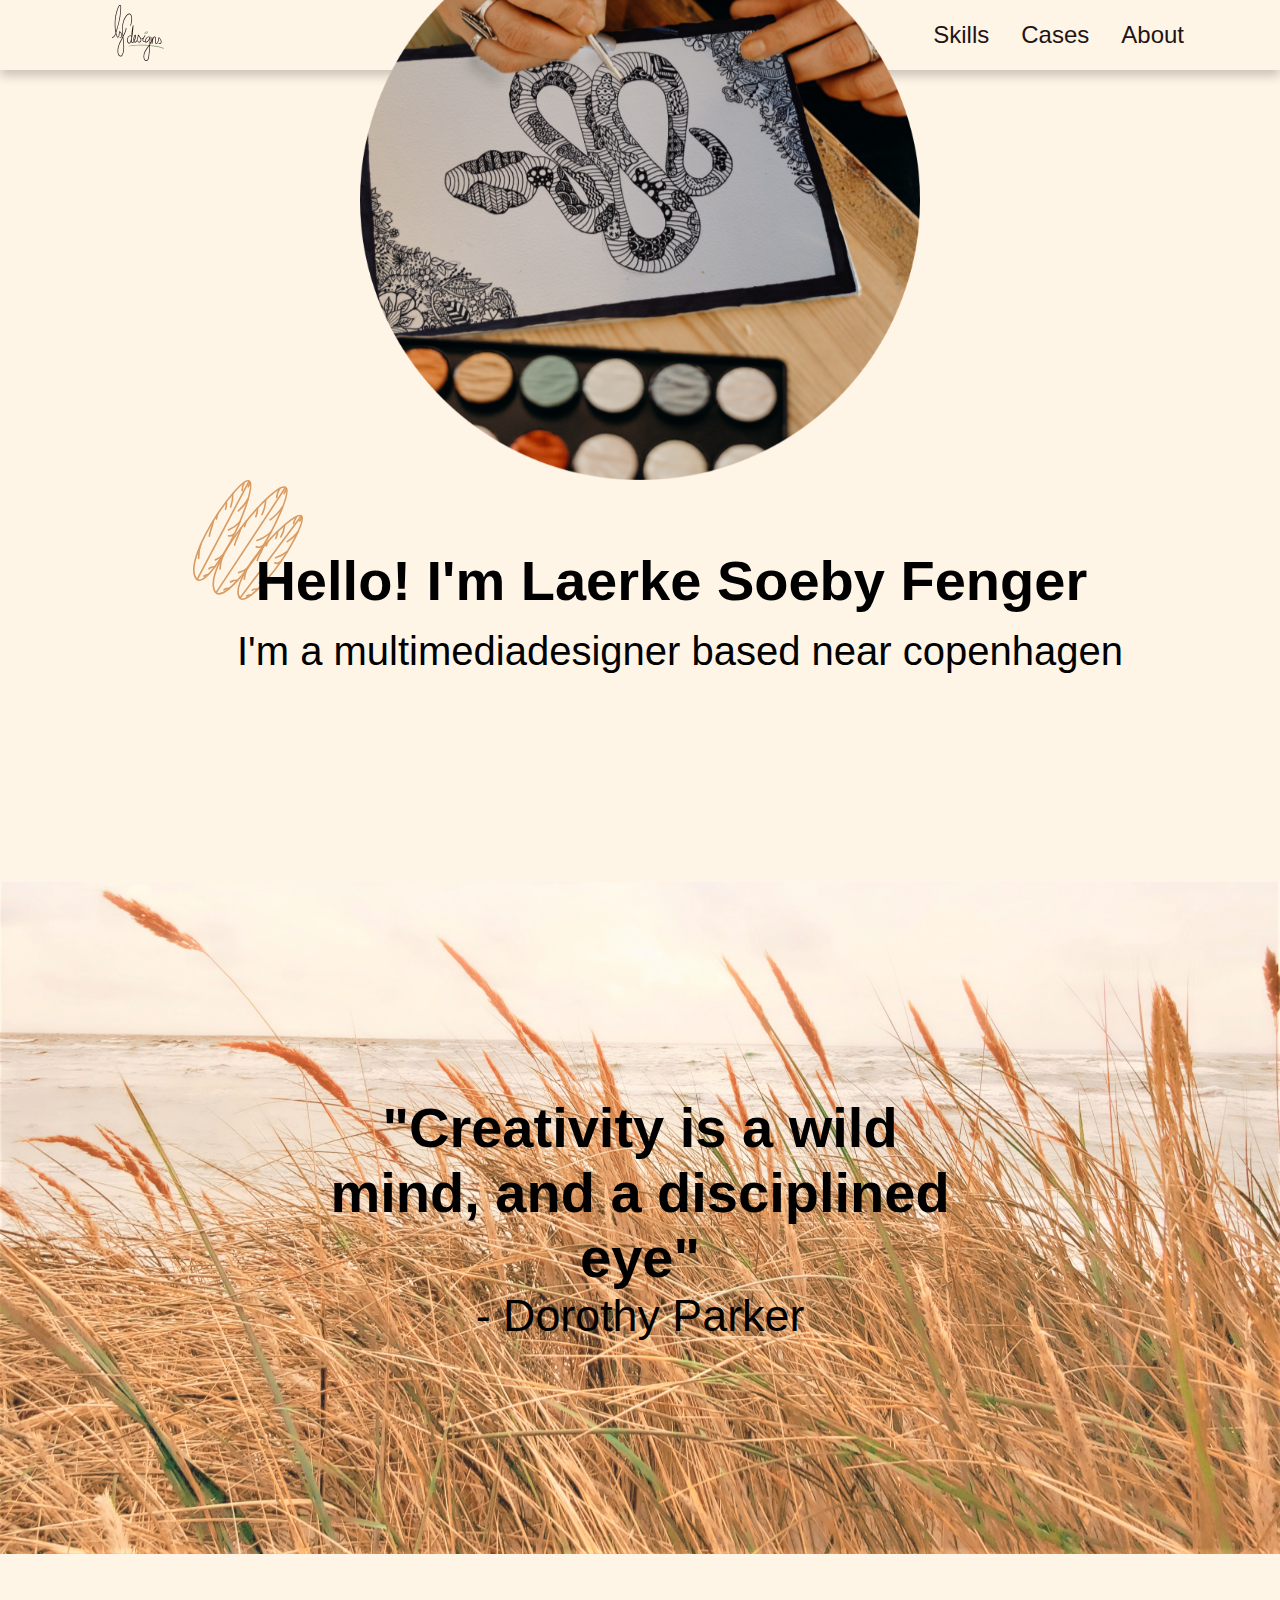
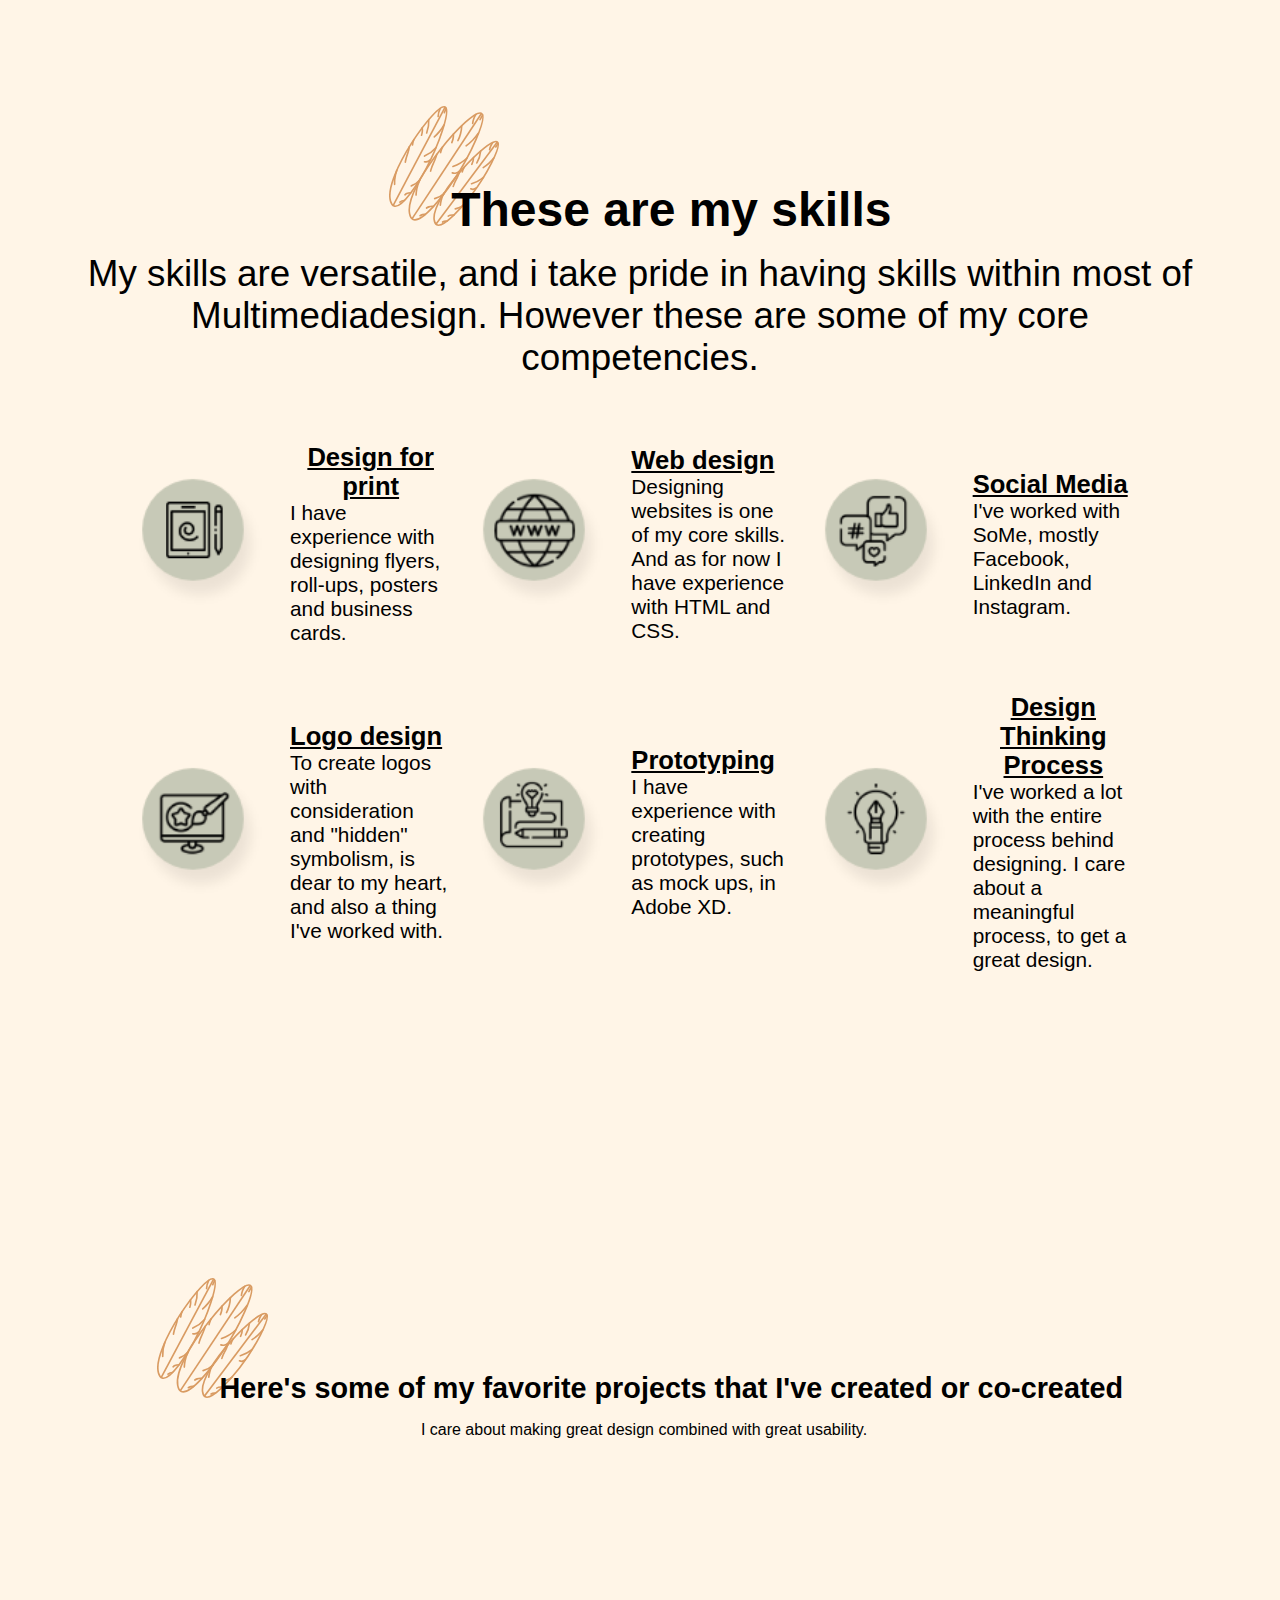
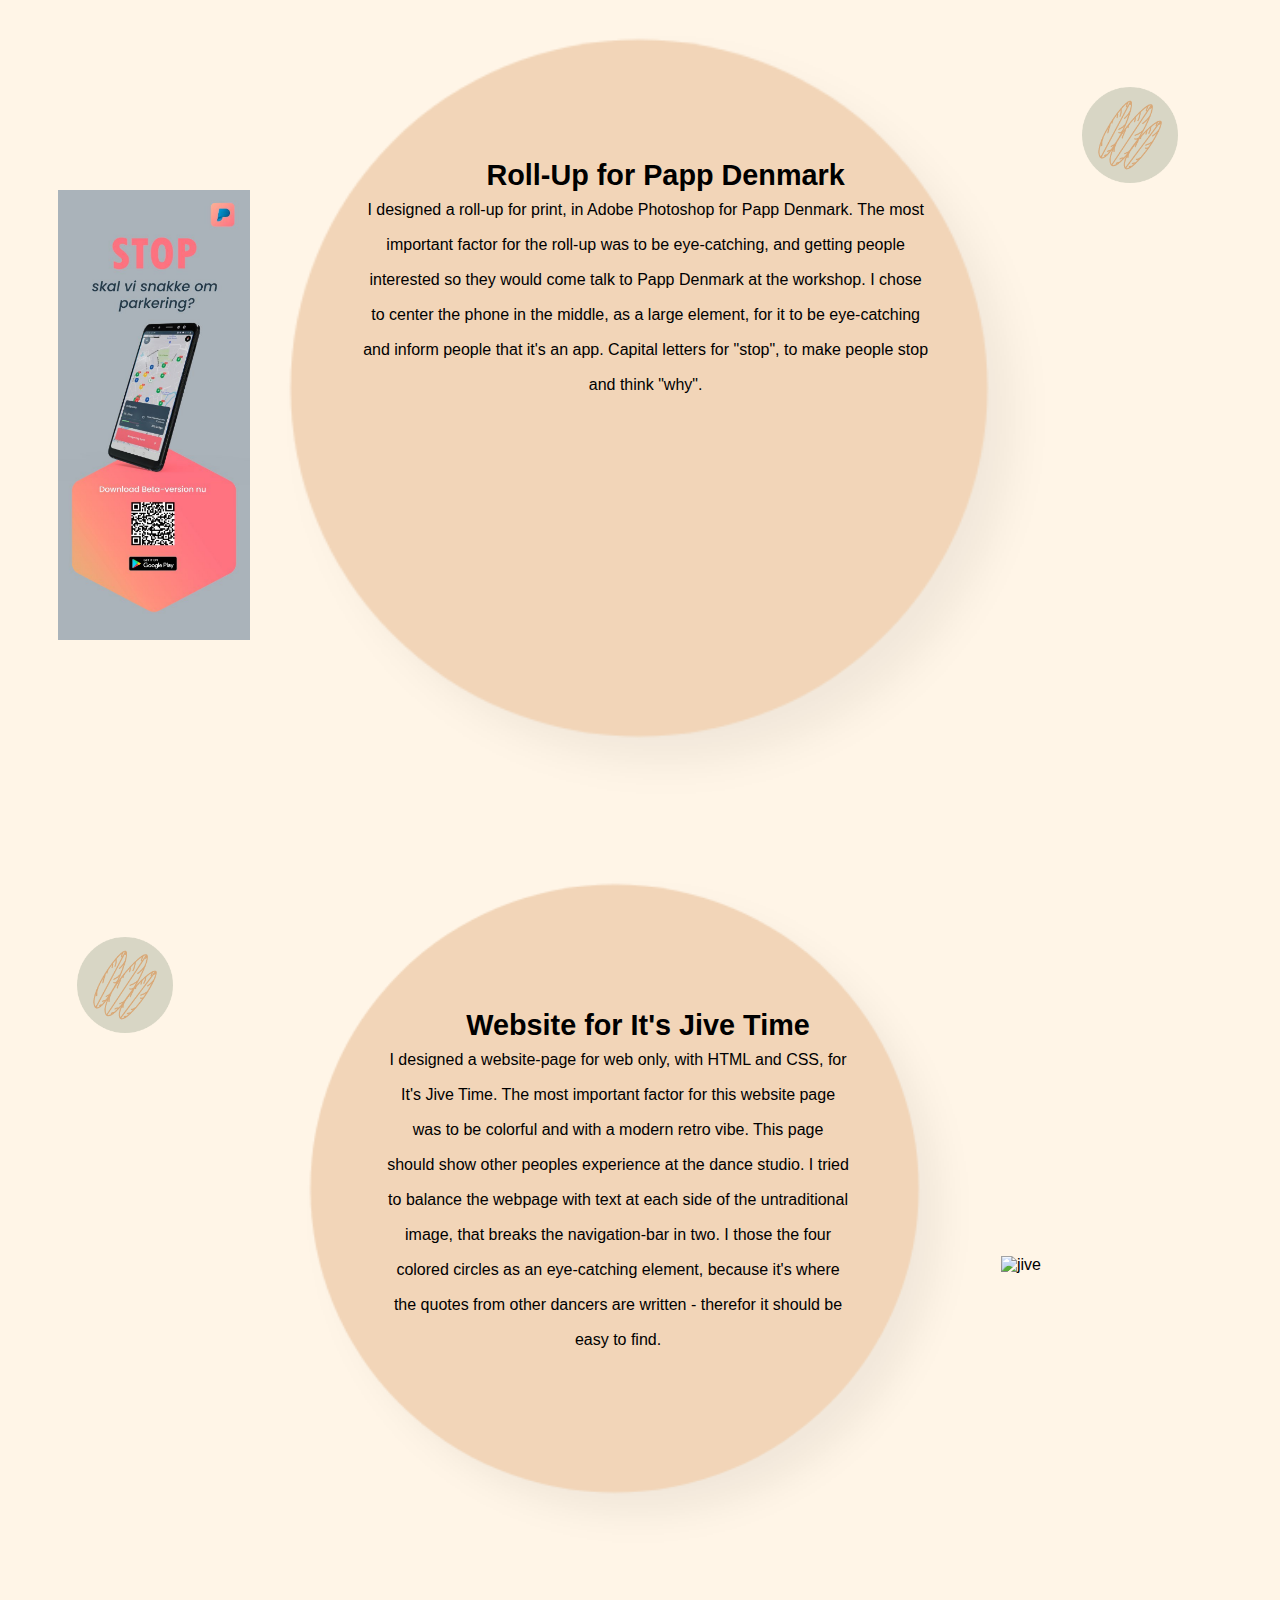
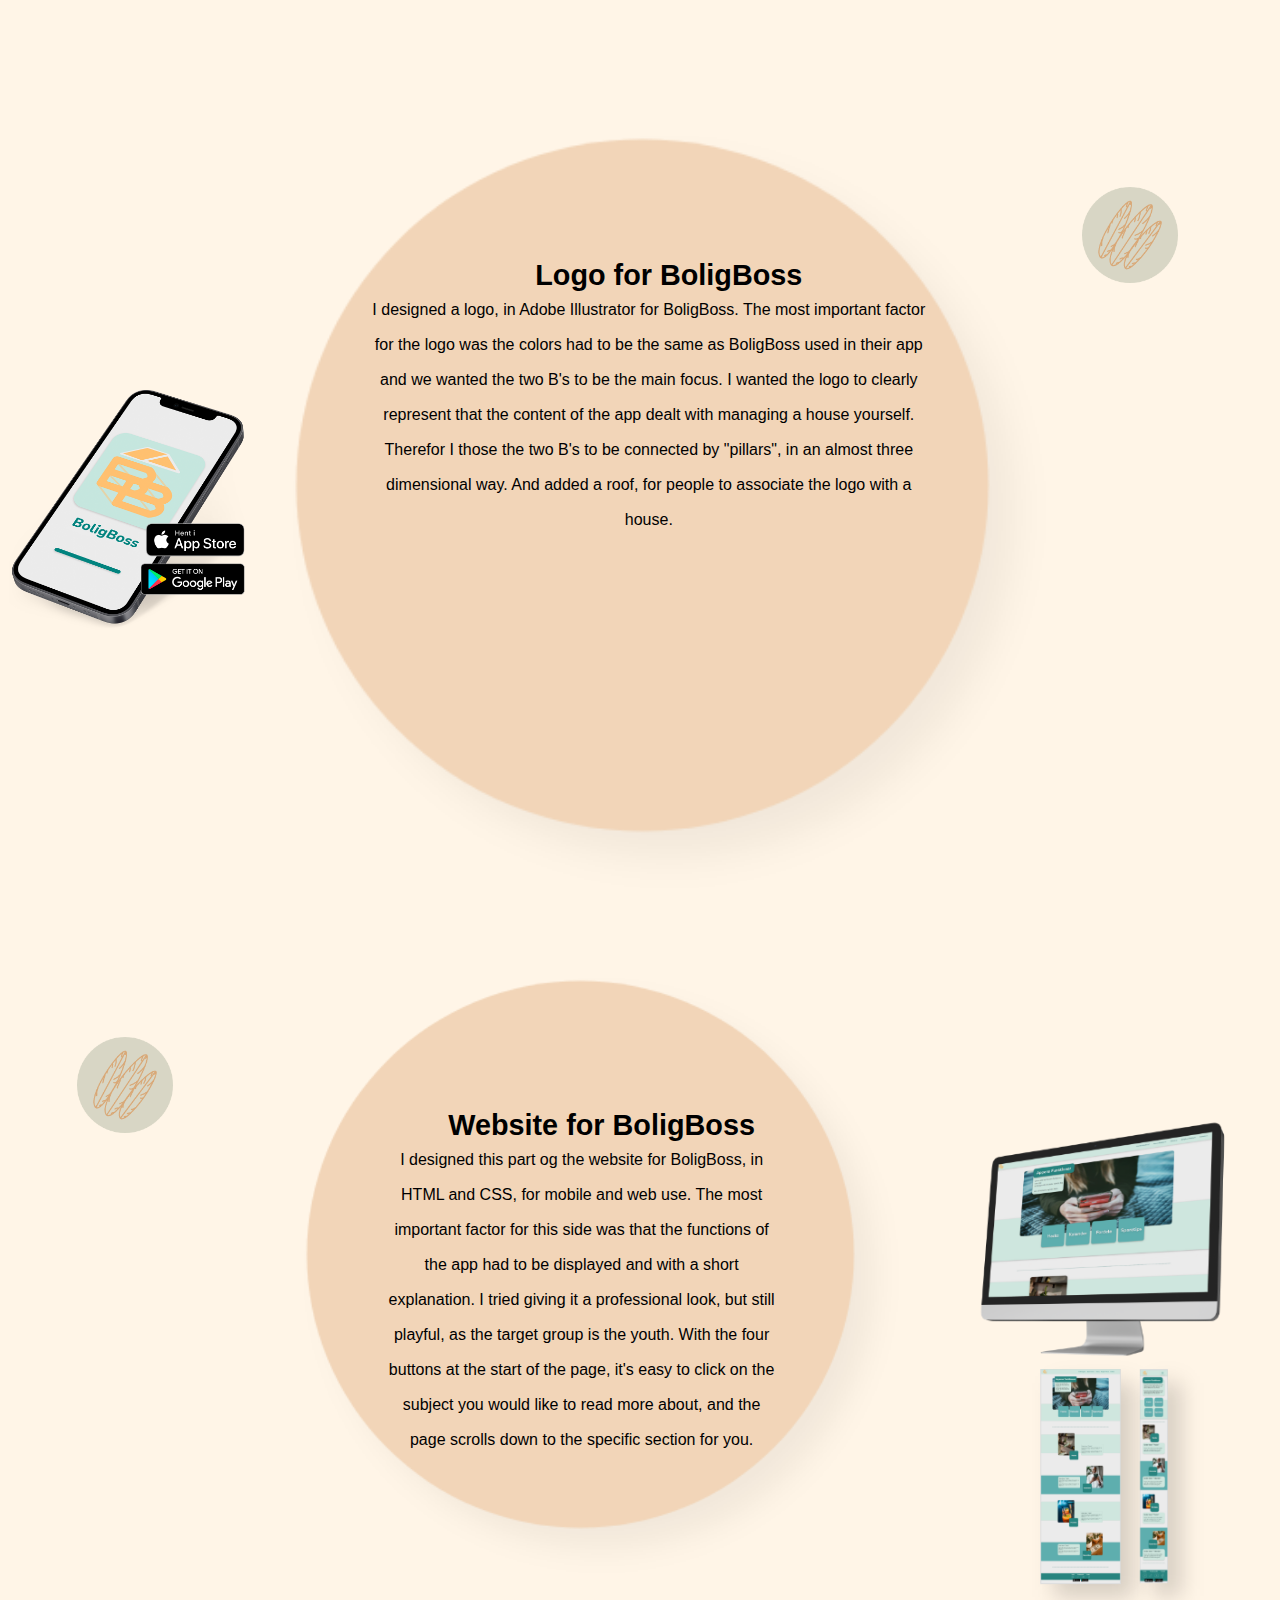
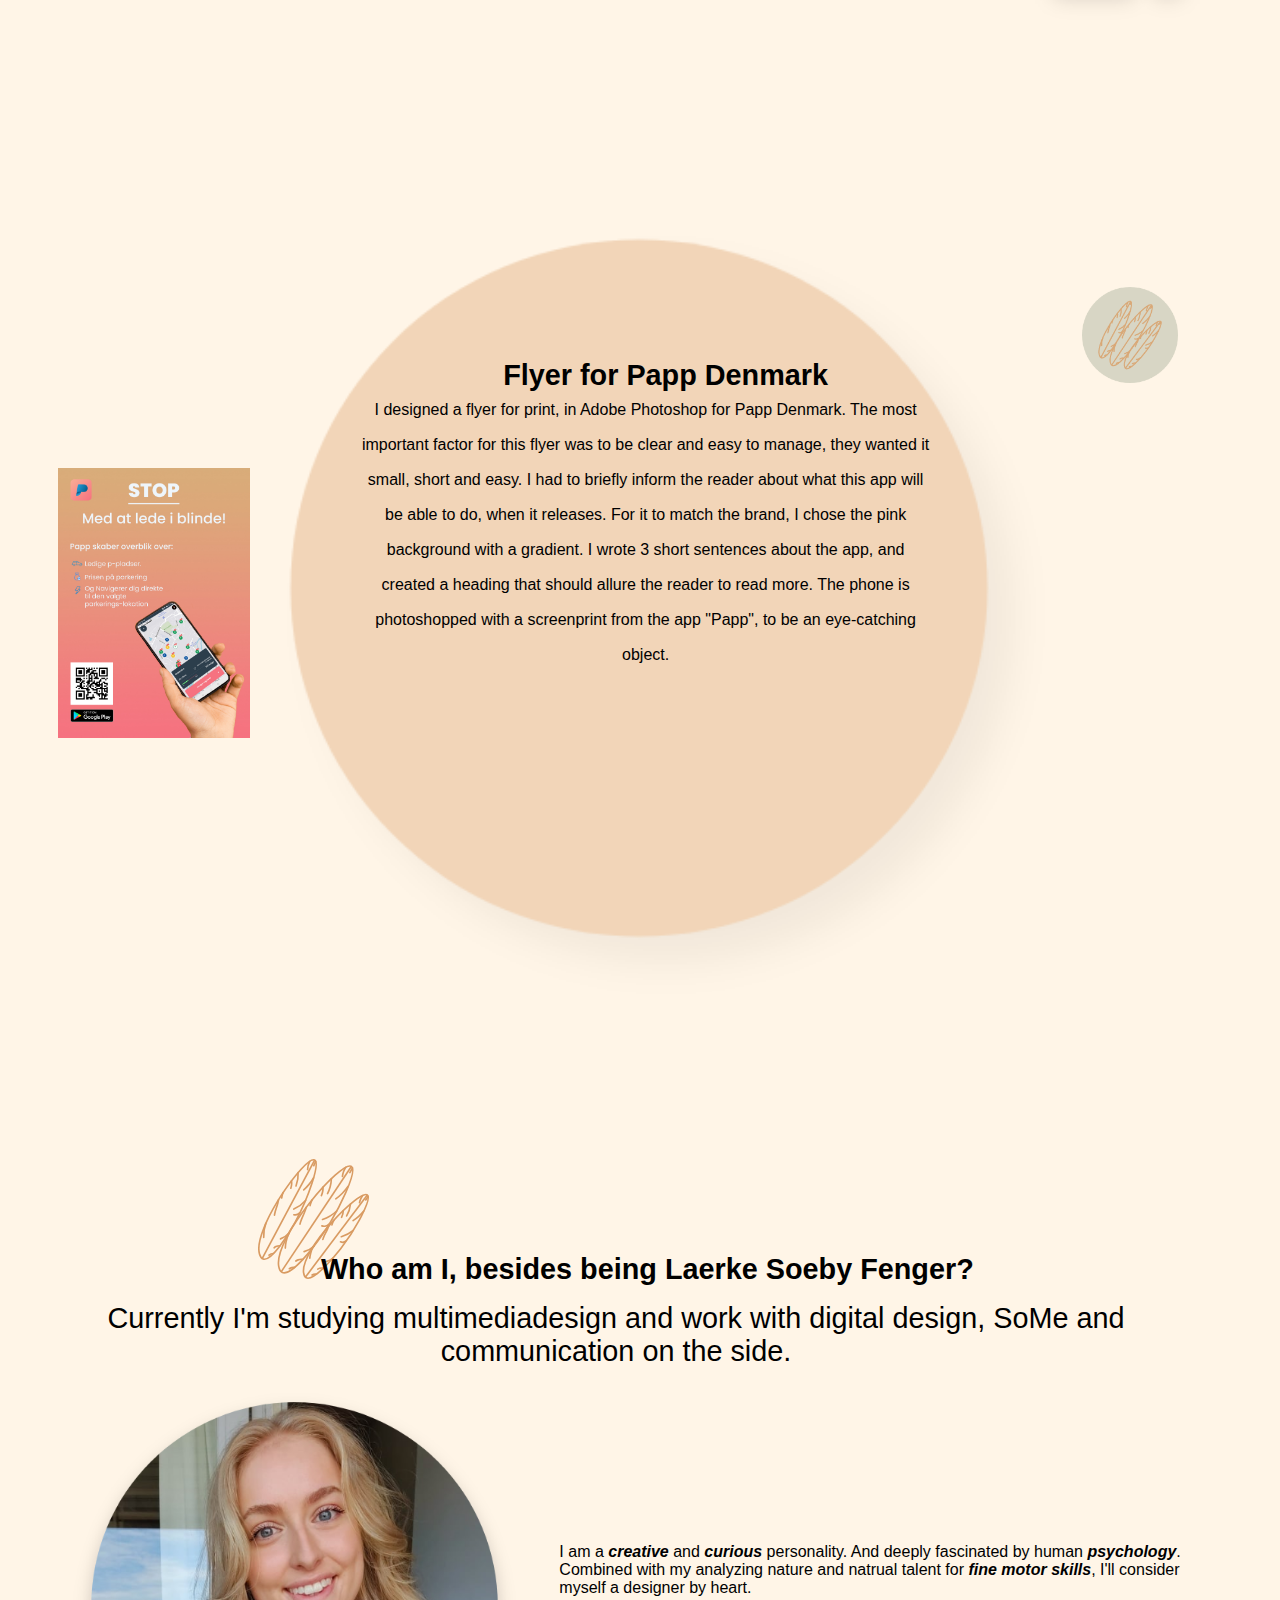
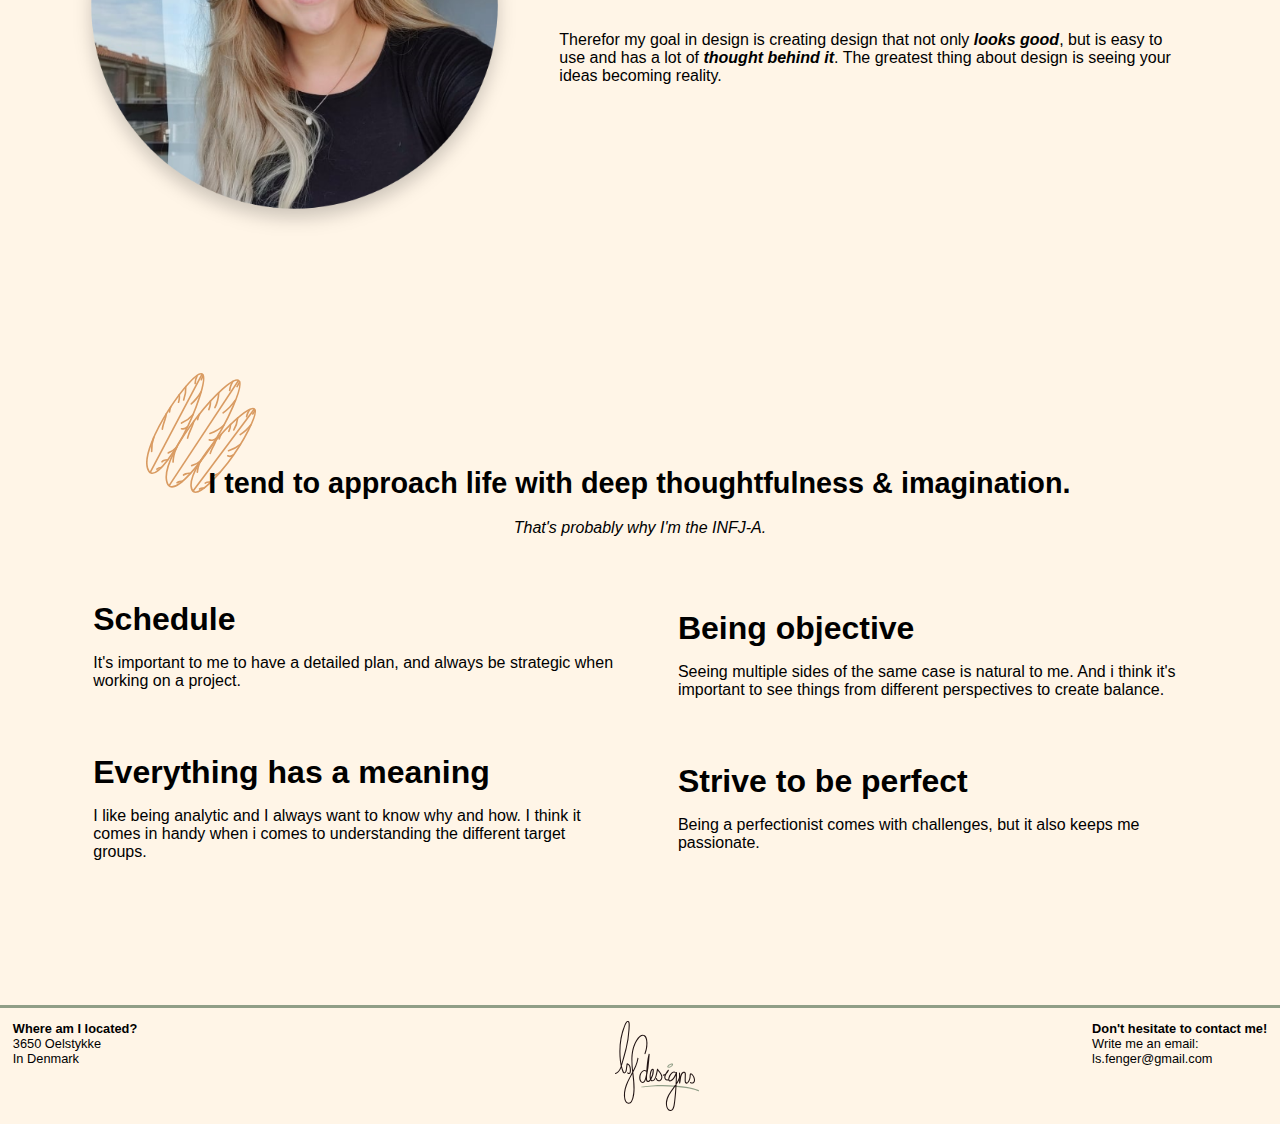
==== commit 16ff7d20: "about web + footer responsive" ====
--- a/index.html
+++ b/index.html
@@ -20,11 +20,11 @@
 
             <div class="navbar-links">
                 <ul>
-                    <li><a href="">Skills</a></li>
-
-                    <li><a href="">Cases</a></li>
-
-                    <li><a href="">About</a></li>
+                    <li><a href="#skills">Skills</a></li>
+
+                    <li><a href="#cases">Cases</a></li>
+
+                    <li><a href="#about">About</a></li>
 
                 </ul>
             </div>
@@ -64,7 +64,7 @@
     <section class="skill-header">
         <div class="web-heading">
             <img class="webvandmærke" src="img/vandmærke.svg" alt="vandmærke">
-            <h1>These are my skills</h1>
+            <h1 id="skills">These are my skills</h1>
         </div>
         <p>My skills are versatile, and i take pride in having skills within most of Multimediadesign. However these are some of my core competencies.</p>
 
@@ -192,7 +192,7 @@
     <section class="cases-heading">
         <div class="web-heading">
             <img class="webvandmærke" src="img/vandmærke.svg" alt="vandmærke">
-            <h1>Here's some of my favorite projects that I've created or co-created</h1>
+            <h1 id="cases">Here's some of my favorite projects that I've created or co-created</h1>
         </div>
         <p>I care about making great design combined with great usability.</p>
     </section>
@@ -347,43 +347,87 @@
         </div>
     </section>
     <!-- cases section til web slut-->
-    <!-- about section til mobile start-->
+    <!-- about section start-->
     <section>
         <section class="about-header">
             <div class="about-heading">
                 <img class="webvandmærke" src="img/vandmærke.svg" alt="vandmærke">
-                <h1>Who am I, besides being Laerke Soeby Fenger?</h1>
+                <h1 id="about">Who am I, besides being Laerke Soeby Fenger?</h1>
             </div>
             <p>Currently I'm studying multimediadesign and work with digital design, SoMe and communication on the side.</p>
         </section>
-        <img src="img/me.png" alt="me" class="me">
+
         <section class="about">
-            <p>I am a <b><i>creative</i></b> and <b><i>curious</i></b> personality. And deeply fascinated by human <b><i>psychology</i></b>. Combined with my analyzing nature and natrual talent for <b><i>fine motor skills</i></b>, I'll consider myself a
-                designer by heart. </p>
-            <br>
-            <p>Therefor my goal in design is creating design that not only <b><i>looks good</i></b>, but is easy to use and has a lot of <b><i>thought 
-            behind it</i></b>. The greatest thing about design is seeing your ideas becoming reality. </p>
+            <div class="me-container">
+                <img src="img/me.png" alt="me" class="me">
+                <div>
+                    <p>I am a <b><i>creative</i></b> and <b><i>curious</i></b> personality. And deeply fascinated by human <b><i>psychology</i></b>. Combined with my analyzing nature and natrual talent for <b><i>fine motor skills</i></b>, I'll consider myself
+                        a designer by heart. </p>
+                    <br>
+                    <p>Therefor my goal in design is creating design that not only <b><i>looks good</i></b>, but is easy to use and has a lot of <b><i>thought 
+                    behind it</i></b>. The greatest thing about design is seeing your ideas becoming reality. </p>
+                </div>
+            </div>
 
             <div class="about-heading">
                 <img class="webvandmærke" src="img/vandmærke.svg" alt="vandmærke">
                 <h1>I tend to approach life with deep thoughtfulness & imagination.</h1>
-            </div>
-            <p><i>That's probably why I'm the INFJ-A.</i></p>
-
-            <h1>Schedule</h1>
-            <p>It's important to me to have a detailed plan, and always be strategic when working on a project. </p>
-
-            <h1>Everything has a meaning</h1>
-            <p>I like being analytic and I always want to know why and how. I think it comes in handy when i comes to understanding the different target groups.</p>
-
-            <h1>Being objective</h1>
-            <p>Seeing multiple sides of the same case is natural to me. And i think it's important to see things from different perspectives to create balance. </p>
-
-            <h1>Strive to be perfect</h1>
-            <p>Being a perfectionist comes with challenges, but it also keeps me passionate.</p>
-        </section>
-
-    </section>
+                <p><i>That's probably why I'm the INFJ-A.</i></p>
+            </div>
+
+            <div class="values-container">
+                <div class="value-item">
+
+                    <div>
+                        <h1>Schedule</h1>
+                        <p>It's important to me to have a detailed plan, and always be strategic when working on a project. </p>
+                    </div>
+                    <div>
+                        <h1>Everything has a meaning</h1>
+                        <p>I like being analytic and I always want to know why and how. I think it comes in handy when i comes to understanding the different target groups.</p>
+                    </div>
+
+                </div>
+
+                <div class="value-item">
+                    <div>
+                        <h1>Being objective</h1>
+                        <p>Seeing multiple sides of the same case is natural to me. And i think it's important to see things from different perspectives to create balance. </p>
+                    </div>
+                    <div>
+                        <h1>Strive to be perfect</h1>
+                        <p>Being a perfectionist comes with challenges, but it also keeps me passionate.</p>
+                    </div>
+
+                </div>
+
+            </div>
+
+        </section>
+
+    </section>
+
+    <footer>
+        <div class="footer-container">
+            <div>
+                <p>
+                    <b>Where am I located?</b>
+                    <br> 3650 Oelstykke
+                    <br> In Denmark
+                </p>
+            </div>
+            <div>
+                <img src="img/lsf.svg" alt="lsf designs" class="footer-img">
+            </div>
+            <div>
+                <p>
+                    <b>Don't hesitate to contact me!</b>
+                    <br> Write me an email:
+                    <br> ls.fenger@gmail.com
+                </p>
+            </div>
+        </div>
+    </footer>
 
 </body>
 
--- a/style.css
+++ b/style.css
@@ -343,6 +343,30 @@
         }
     }
     /* site til mobil slut*/
+    /* footer start*/
+    
+    footer {
+        width: 100%;
+        height: 7rem;
+        margin-top: 9rem;
+    }
+    
+    .footer-container {
+        border-top: .2rem solid #909E87;
+        padding: 5%;
+        display: flex;
+        margin-bottom: 0;
+        justify-content: space-between;
+    }
+    
+    .footer-container p {
+        font-size: .8rem;
+    }
+    
+    .footer-img {
+        display: none;
+    }
+    /* footer slut*/
     /*site til tablet starter*/
     
     @media screen and (min-width: 500px) {
@@ -662,6 +686,59 @@
         .cases-heading p {
             font-size: 1.5rem;
         }
+        .about-heading {
+            display: flex;
+            flex-wrap: wrap;
+            align-items: baseline;
+            justify-content: center;
+        }
+        .about-header {
+            margin-left: -3rem;
+            font-size: 1.8rem;
+        }
+        .about-header p {
+            margin-top: 1rem;
+            text-align: center;
+            margin-left: 5%;
+            margin-right: 5%;
+        }
+        .about-heading h1 {
+            font-size: 1.5rem;
+            margin-left: -3rem;
+        }
+        .about-heading p {
+            margin-top: 1rem;
+            text-align: center;
+            margin-left: 5%;
+            margin-right: 5%;
+        }
+        .me {
+            width: 40%;
+            height: auto;
+        }
+        .me-container {
+            display: flex;
+            flex-wrap: nowrap;
+            align-items: center;
+            margin-left: 5%;
+            margin-right: 5%;
+        }
+        .values-container {
+            display: flex;
+            flex-wrap: nowrap;
+            align-items: center;
+            margin-left: 5%;
+            margin-right: 5%;
+        }
+        .footer-container {
+            padding: 1%;
+        }
+        .footer-img {
+            display: block;
+            width: 28%;
+            height: auto;
+            margin-left: 50%;
+        }
     }
     
     @media screen and (min-width: 1005px) {
@@ -675,6 +752,16 @@
         .jive {
             width: 18rem;
         }
+        .about-heading h1 {
+            font-size: 1.8rem;
+            margin-left: -3rem;
+        }
+        .about-heading p {
+            margin-top: 1.2rem;
+            text-align: center;
+            margin-left: 5%;
+            margin-right: 5%;
+        }
     }
     
     @media screen and (min-width: 1124px) {
@@ -819,6 +906,12 @@
         .flyer {
             width: 16rem;
         }
+        .footer-container p {
+            font-size: 1rem;
+        }
+        .footer-container {
+            padding: 2%;
+        }
     }
     
     @media screen and (min-width: 1440px) {
@@ -882,6 +975,26 @@
         }
         .flyer {
             width: 22rem;
+        }
+        .about-heading h1 {
+            font-size: 2.2rem;
+            margin-left: -3rem;
+        }
+        .about-heading p {
+            margin-top: 1.8rem;
+            text-align: center;
+            margin-left: 5%;
+            margin-right: 5%;
+            font-size: 1.8rem;
+        }
+        .me-container p {
+            font-size: 1.5rem;
+        }
+        .value-item h1 {
+            font-size: 2rem;
+        }
+        .value-item p {
+            font-size: 1.7rem;
         }
     }
     
@@ -958,4 +1071,26 @@
         .case-flex-content p {
             line-height: 42px;
         }
+        .about-heading h1 {
+            font-size: 2.5rem;
+            margin-left: -3rem;
+        }
+        .about-heading p {
+            margin-top: 2.2rem;
+            text-align: center;
+            margin-left: 5%;
+            margin-right: 5%;
+        }
+        .me-container p {
+            font-size: 2rem;
+        }
+        .footer-container p {
+            font-size: 1.5rem;
+        }
+    }
+    
+    @media screen and (min-width: 2020px) {
+        .about-heading p {
+            font-size: 2.6rem;
+        }
     }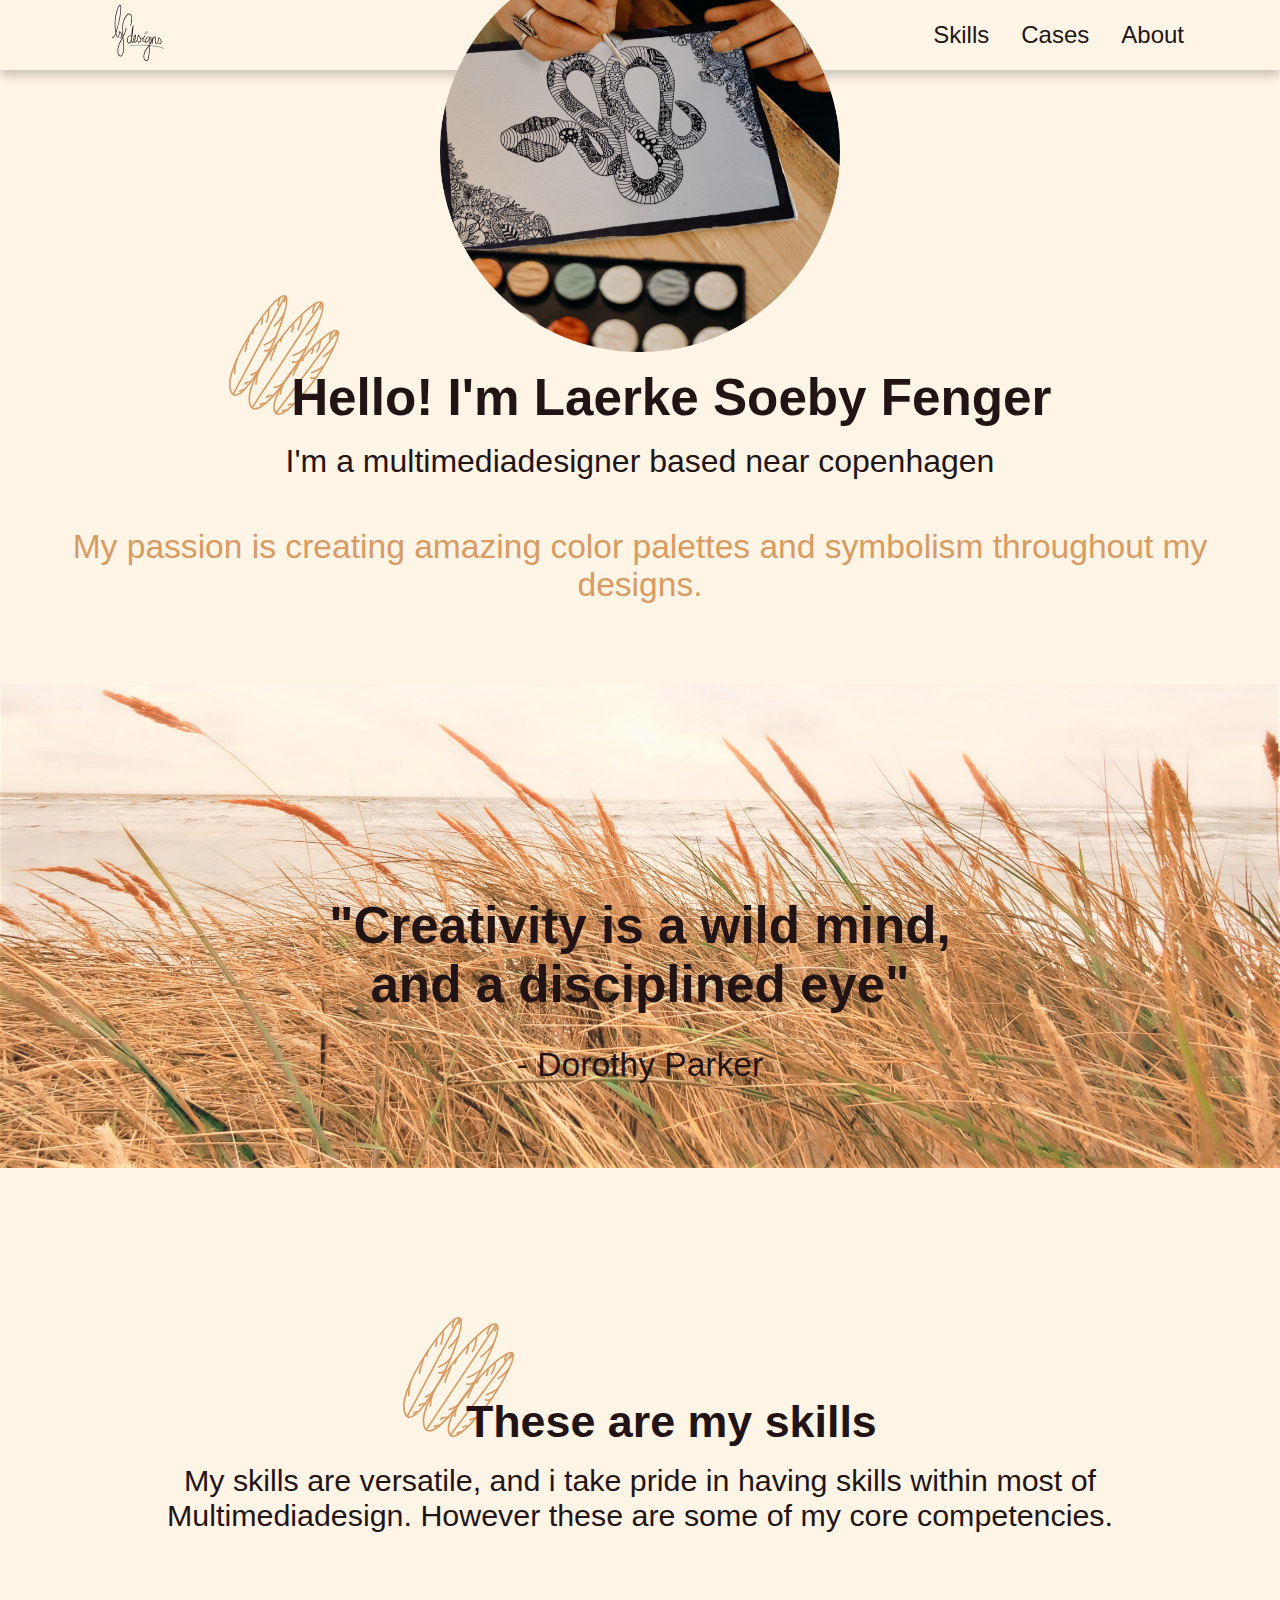
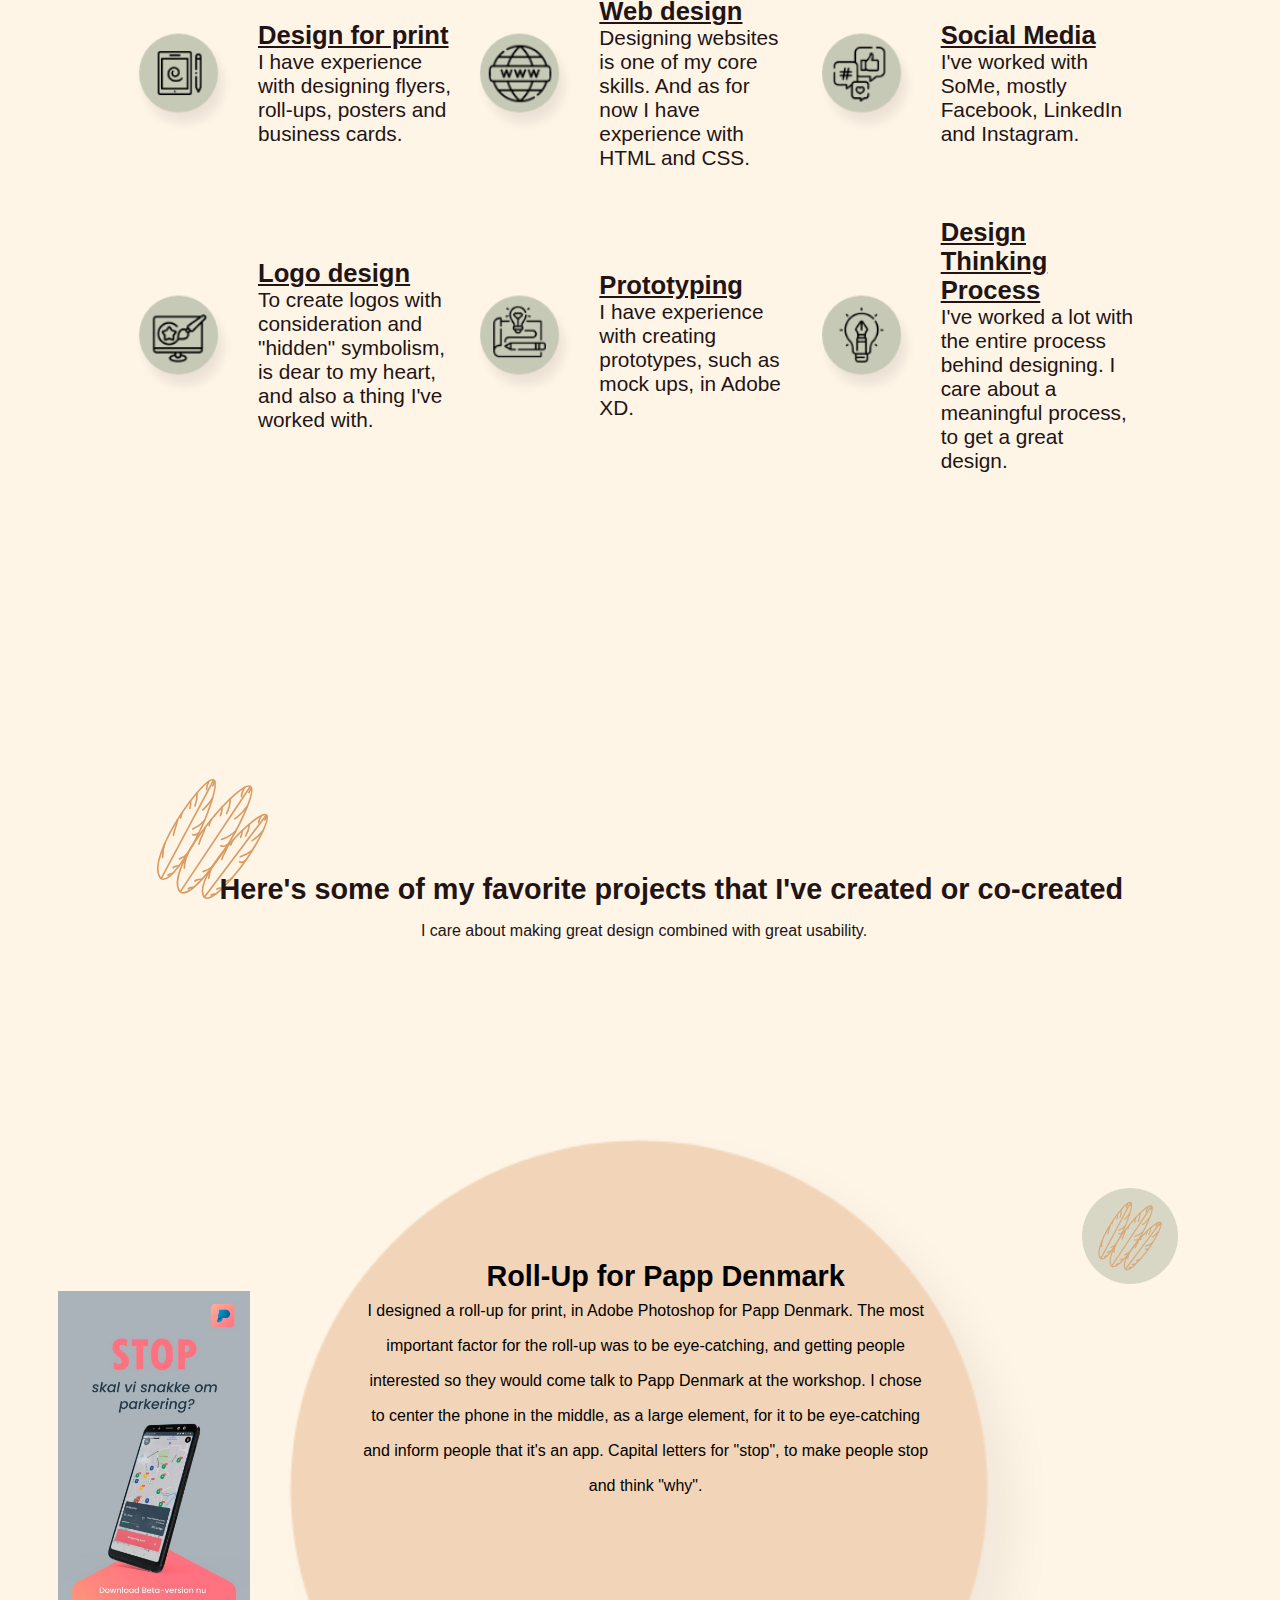
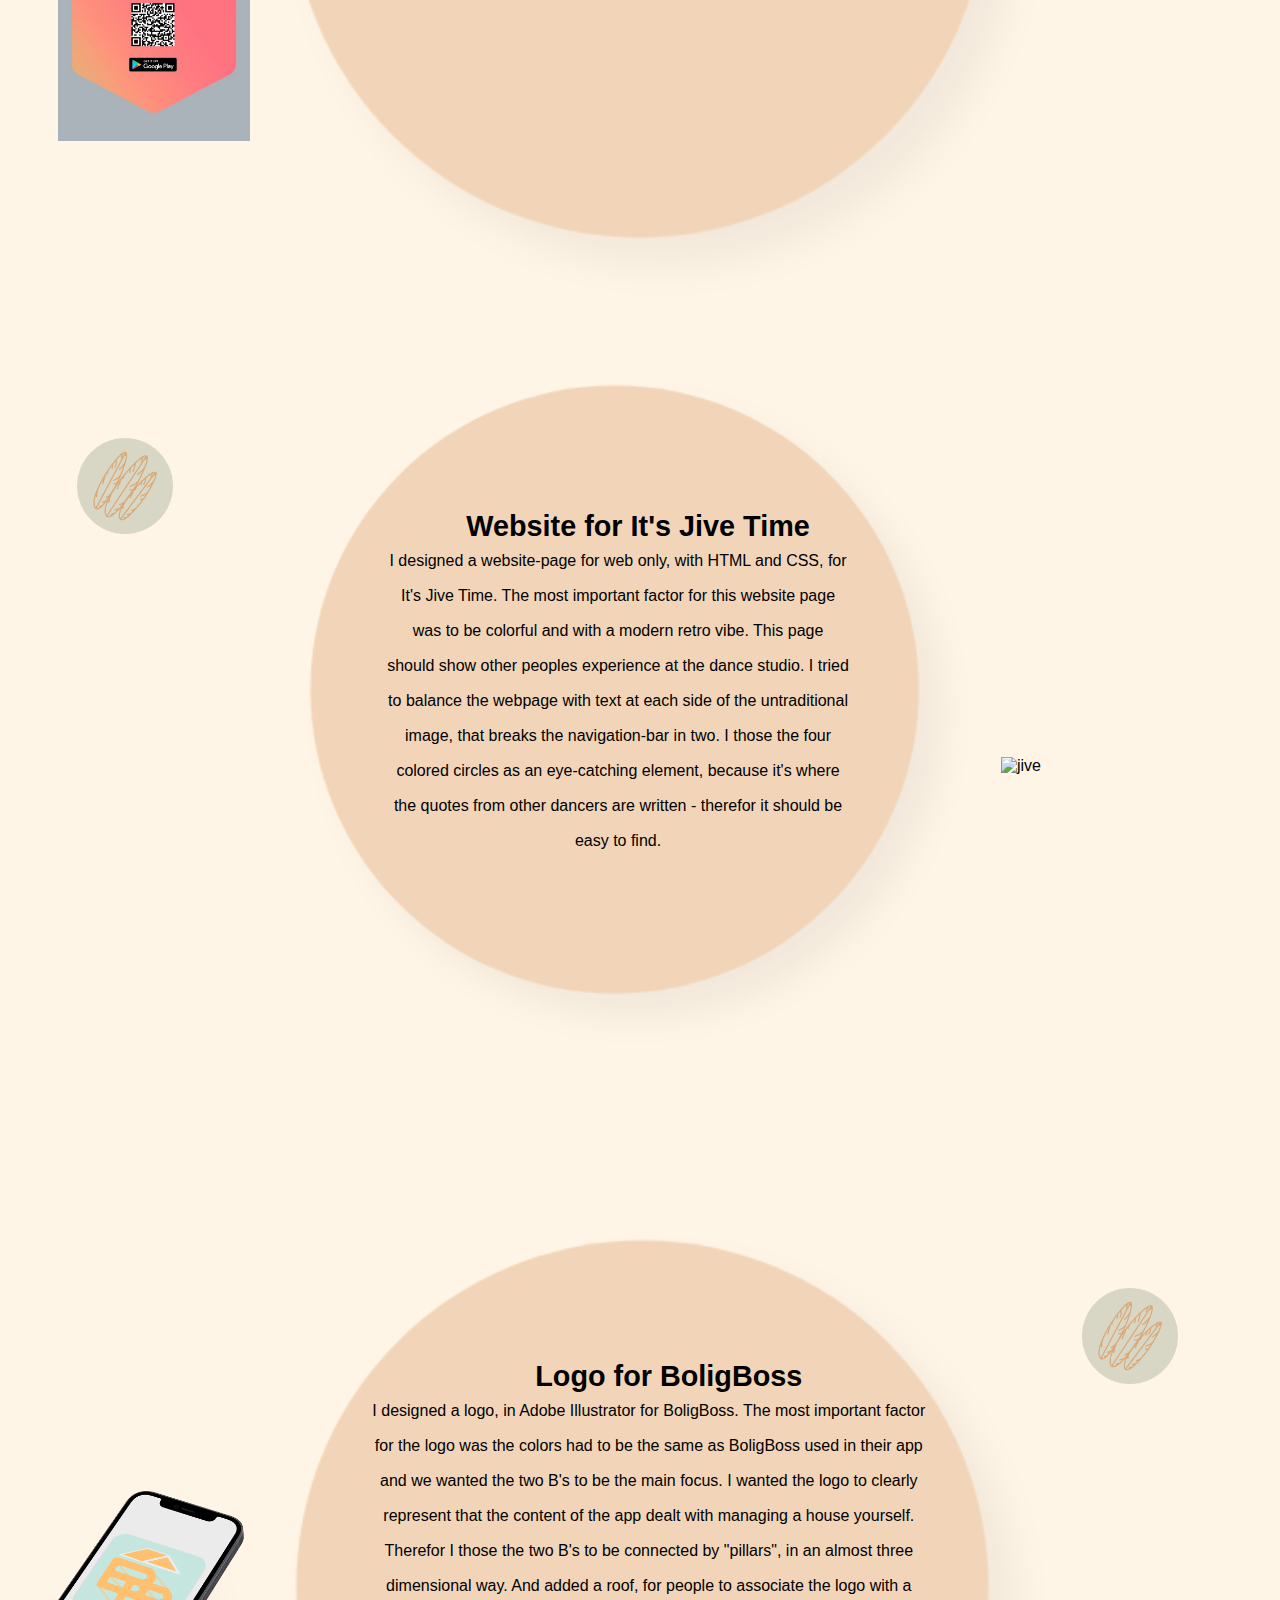
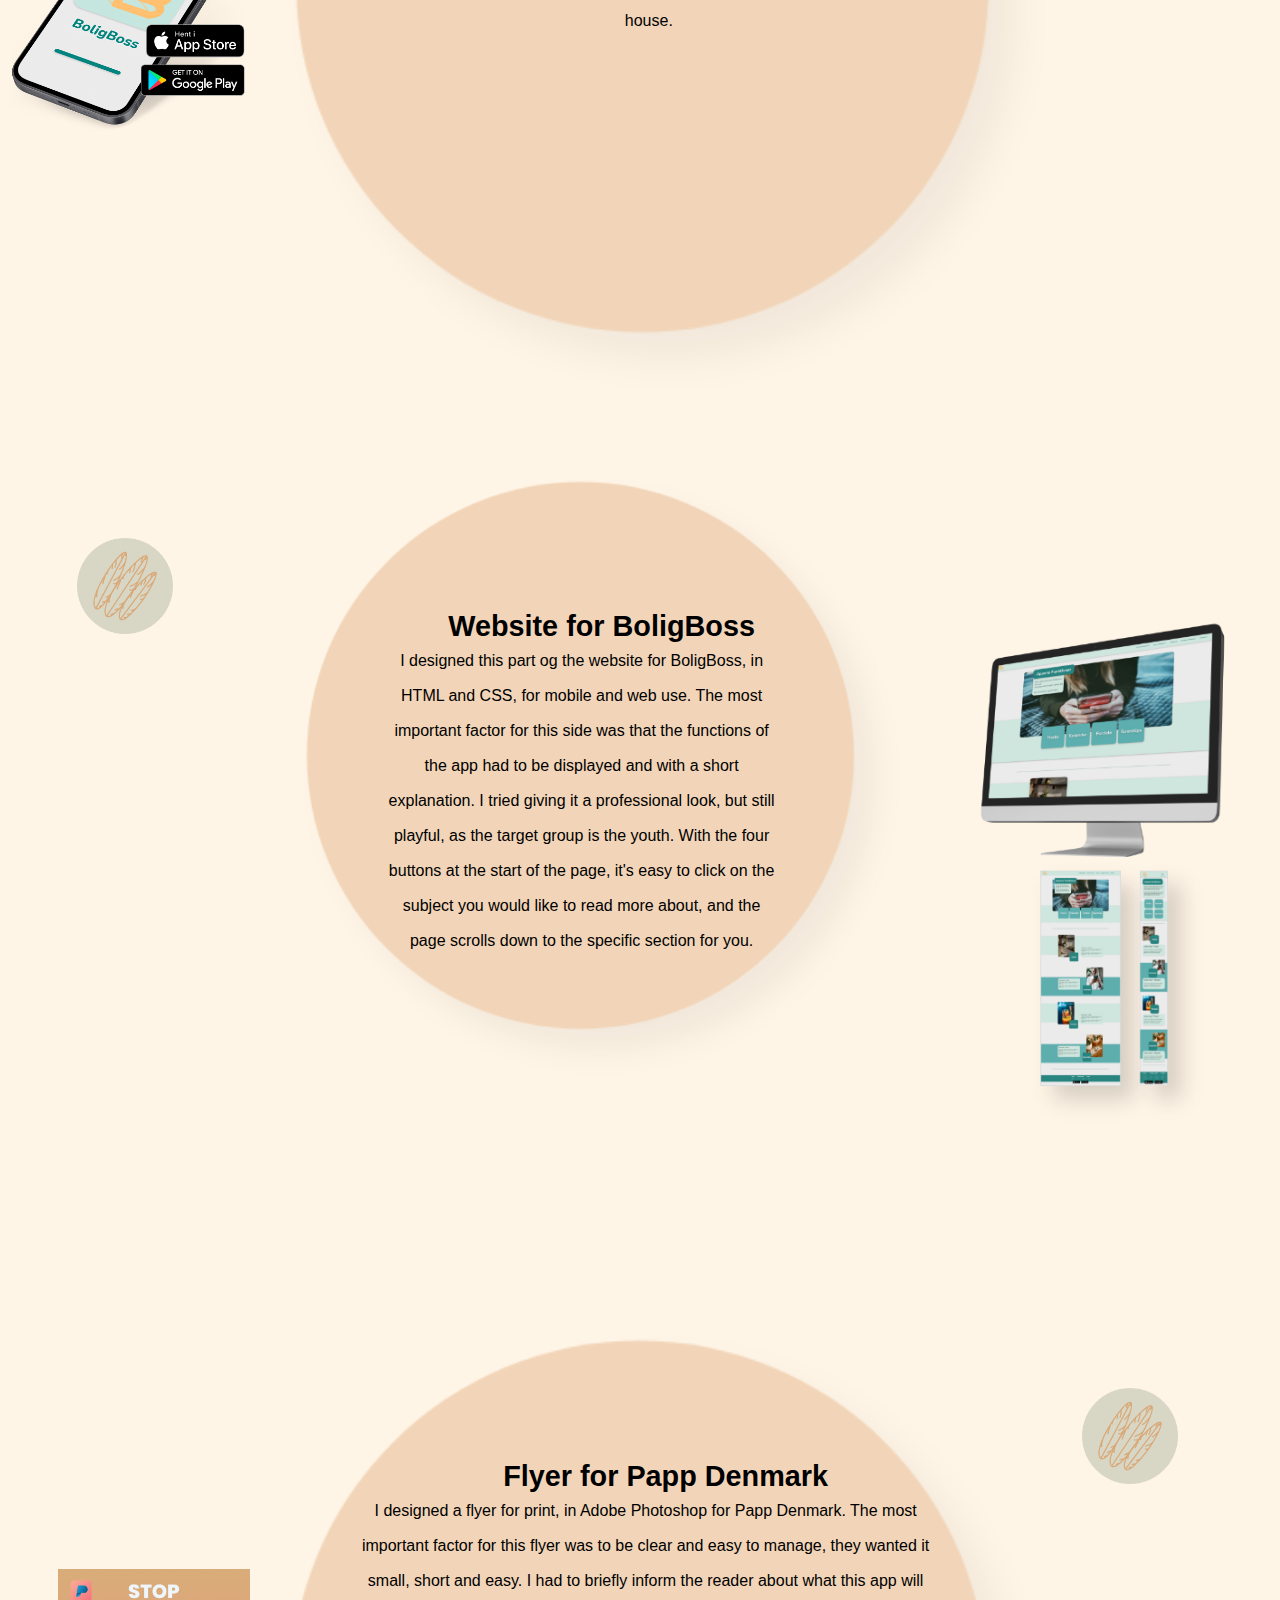
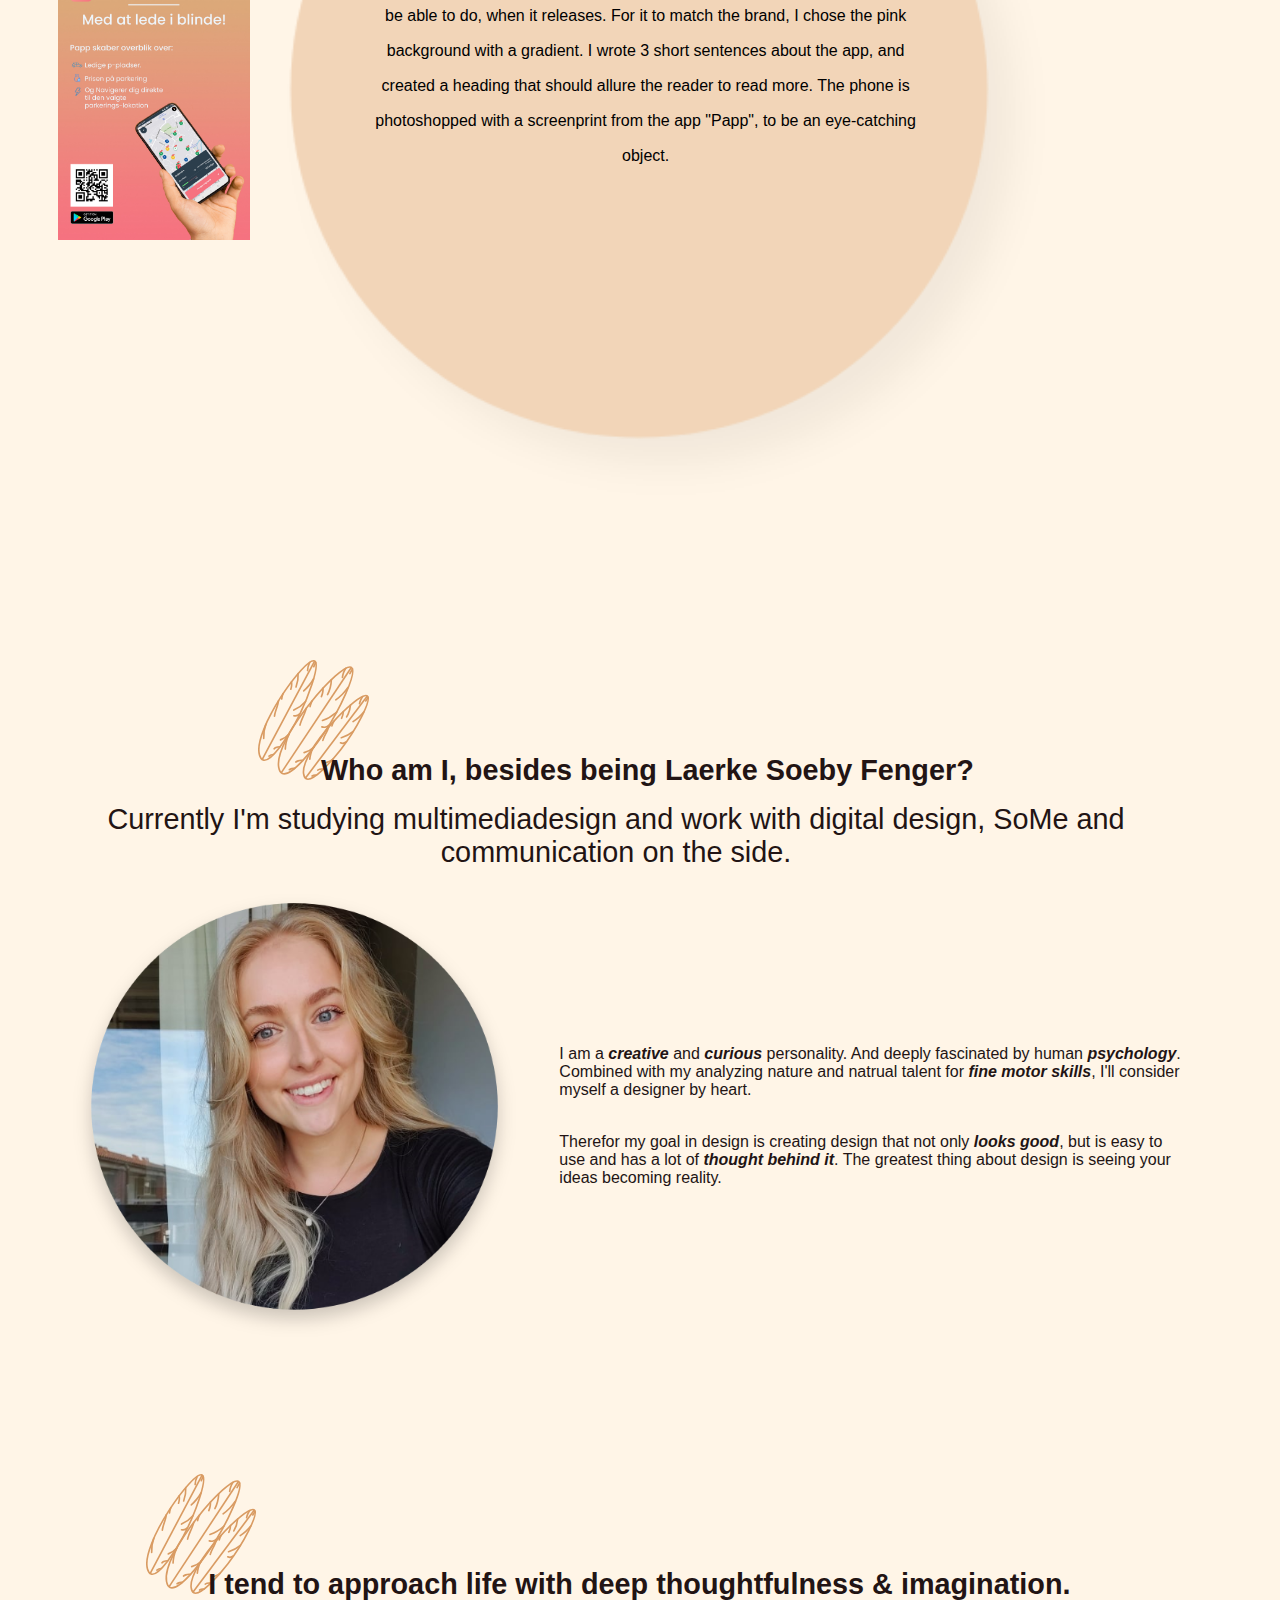
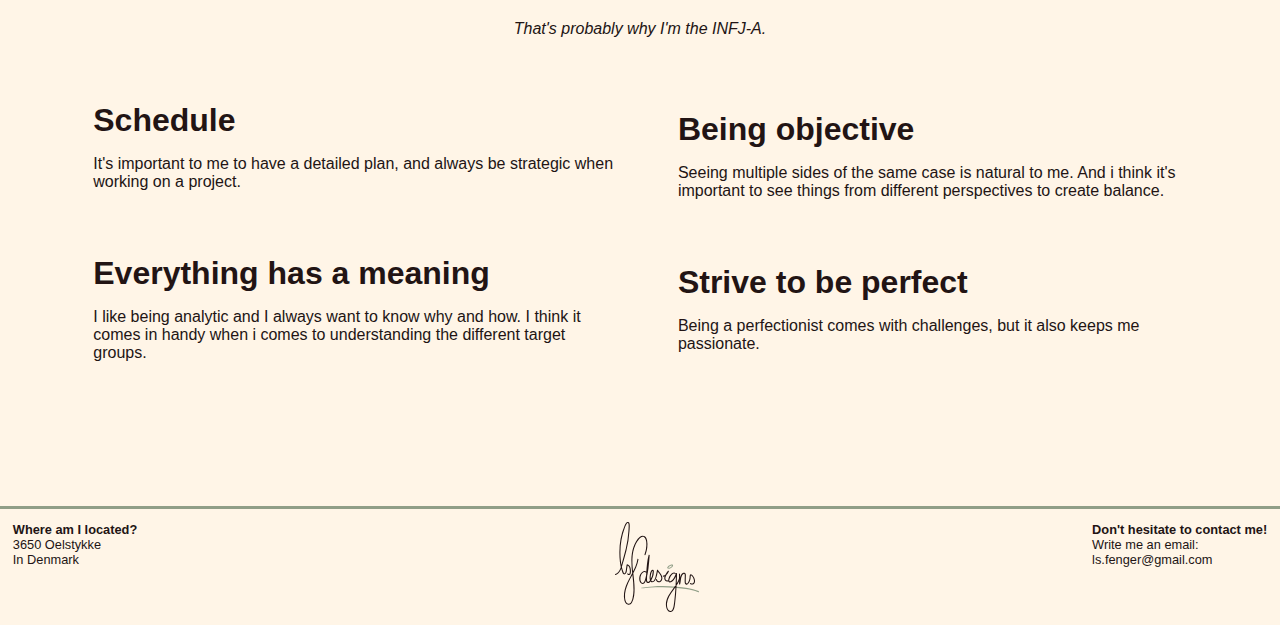
==== commit 3171935f: "responsiveness og hero sætning" ====
--- a/index.html
+++ b/index.html
@@ -39,6 +39,7 @@
             <h1>Hello! I'm Laerke Soeby Fenger</h1>
         </div>
         <h2>I'm a multimediadesigner based near copenhagen</h2>
+        <p>My passion is creating amazing color palettes and symbolism throughout my designs.</p>
         <img class="draw" src="img/draw.png" alt="drawing">
         <div class="web-quote">
             <img class="img-quote" src="img/strand.jpg" alt="beach">
@@ -175,7 +176,7 @@
             </div>
 
             <div class="skill-item">
-                <img src="img/dt.png" alt="icon" id="icon">
+                <img src="img/dt.png" alt="icon">
                 <div class="skill-text right">
                     <h4><u>Design Thinking Process</u></h4>
                     <p>
--- a/style.css
+++ b/style.css
@@ -87,17 +87,27 @@
         font-size: 1.3rem;
         text-align: center;
         margin-top: 3rem;
+        color: #221414;
     }
     
     h2 {
         font-size: 1rem;
         text-align: center;
         margin-top: 1rem;
+        color: #221414;
+    }
+    
+    .heading p {
+        font-size: .8rem;
+        text-align: center;
+        color: #d99b62;
+        margin-top: 1rem;
     }
     
     h3 {
         font-size: 1.2rem;
         text-align: center;
+        color: #221414;
     }
     
     .webvandmærke {
@@ -127,10 +137,12 @@
     .skill-container h4 {
         font-size: 1rem;
         text-align: center;
+        color: #221414;
     }
     
     .skill-container p {
         font-size: 0.9rem;
+        color: #221414;
     }
     
     .skill-container {
@@ -176,12 +188,14 @@
         margin-right: 2rem;
         margin-left: 2rem;
         margin-top: 1rem;
+        color: #221414;
     }
     
     .skill-header h1 {
         font-size: 1.3rem;
         text-align: center;
         margin-top: 2.5rem;
+        color: #221414;
     }
     
     .draw {
@@ -191,6 +205,7 @@
         margin-right: auto;
         margin-left: auto;
         margin-top: 1rem;
+        margin-bottom: 2rem;
     }
     
     .vandmærke {
@@ -207,6 +222,7 @@
         font-size: 1.3rem;
         text-align: center;
         margin-top: 8rem;
+        color: #221414;
     }
     
     .cases-heading p {
@@ -215,6 +231,7 @@
         margin-right: 1.5rem;
         margin-top: 1rem;
         text-align: center;
+        color: #221414;
     }
     
     .rollup {
@@ -260,10 +277,12 @@
     .circle-text h1 {
         font-size: .9rem;
         margin-top: 2.5rem;
+        color: #221414;
     }
     
     .circle-text p {
         font-size: .65rem;
+        color: #221414;
     }
     
     .jive {
@@ -306,11 +325,13 @@
     .about-heading {
         text-align: center;
         margin-top: 8rem;
+        color: #221414;
     }
     
     .about-header p {
         margin-top: 1rem;
         text-align: center;
+        color: #221414;
     }
     
     .me {
@@ -326,12 +347,14 @@
         margin-left: 5%;
         margin-right: 5%;
         margin-top: 1rem;
+        color: #221414;
     }
     
     .about h1 {
         margin-top: 4rem;
         margin-left: 5%;
         margin-right: 5%;
+        color: #221414;
     }
     
     @media screen and (min-width: 400px) {
@@ -361,6 +384,7 @@
     
     .footer-container p {
         font-size: .8rem;
+        color: #221414;
     }
     
     .footer-img {
@@ -431,7 +455,7 @@
             flex-direction: row;
             align-items: center;
             position: fixed;
-            margin-top: -30rem;
+            top: 0;
             z-index: 5;
         }
         .navbar-links li a {
@@ -481,8 +505,8 @@
         /*site til web start */
         .nav-img {
             display: block;
-            width: 22rem;
-            height: 22rem;
+            width: 15rem;
+            height: 15rem;
             position: absolute;
             right: 0;
             left: 0;
@@ -492,7 +516,7 @@
             /* Scales the image so it covers whole area, thus will likely crop */
             object-position: center;
             /* Centers the image within the element */
-            margin-top: -35rem;
+            top: -1rem;
             z-index: 6;
         }
         .draw {
@@ -514,17 +538,22 @@
             height: 5em;
         }
         .heading {
-            margin-top: 25rem;
-            margin-top: 30rem;
+            margin-top: 15rem;
         }
         .heading h1 {
-            font-size: 2.5rem;
+            font-size: 2rem;
             margin-left: -3rem;
         }
         .heading h2 {
-            font-size: 1.5rem;
+            font-size: 1rem;
             font-weight: normal;
-            margin-left: 5rem;
+        }
+        .heading p {
+            font-size: 1.2rem;
+            text-align: center;
+            color: #d99b62;
+            margin-top: 3rem;
+            font-weight: 300;
         }
         .quote {
             display: none;
@@ -542,6 +571,8 @@
         }
         .img-text p {
             font-size: 2rem;
+            color: #221414;
+            margin-top: 2rem;
         }
         .img-text h1 {
             font-size: 2.6rem;
@@ -550,20 +581,20 @@
         .img-quote {
             display: block;
             width: 100%;
-            height: 35rem;
-            margin-top: 13rem;
+            height: auto;
+            margin-top: 5rem;
             opacity: 85%;
         }
         .skill-mobile {
             display: none;
         }
         .skill-header h1 {
-            font-size: 2.2rem;
+            font-size: 2rem;
             margin-top: 12rem;
             margin-left: -3rem;
         }
         .skill-header p {
-            font-size: 1.5rem;
+            font-size: 1.2rem;
             text-align: center;
             margin-left: 5rem;
             margin-right: 5rem;
@@ -585,6 +616,7 @@
             font-size: 1.2rem;
             margin-left: .5rem;
             margin-right: .5rem;
+            text-align: left;
         }
         .skill-text p {
             font-size: .9rem;
@@ -766,29 +798,31 @@
     
     @media screen and (min-width: 1124px) {
         .nav-img {
-            width: 28rem;
-            height: 28rem;
+            width: 22rem;
+            height: 22rem;
+            top: -3rem;
         }
         .heading h1 {
             font-size: 3rem;
+            margin-top: 5rem;
         }
         .heading h2 {
             font-size: 2rem;
         }
-        .img-quote {
-            height: 42rem;
+        .heading p {
+            font-size: 1.5rem;
         }
         .img-text p {
-            font-size: 2.8rem;
+            font-size: 2rem;
         }
         .img-text h1 {
-            font-size: 3.5rem;
+            font-size: 3rem;
         }
         .skill-header h1 {
-            font-size: 2.8rem;
+            font-size: 2.5rem;
         }
         .skill-header p {
-            font-size: 2rem;
+            font-size: 1.7rem;
         }
         .skill-text h4 {
             font-size: 1.6rem;
@@ -797,8 +831,8 @@
             font-size: 1.3rem;
         }
         .skill-web img {
-            height: 9rem;
-            width: 9rem;
+            height: 7rem;
+            width: 7rem;
         }
         .cases-heading h1 {
             font-size: 1.8rem;
@@ -839,23 +873,29 @@
     
     @media screen and (min-width: 1237px) {
         .heading h1 {
-            font-size: 3.5rem;
+            font-size: 3.2rem;
+            margin-top: 8rem;
         }
         .heading h2 {
-            font-size: 2.5rem;
+            font-size: 2rem;
+        }
+        .heading p {
+            font-size: 2.1rem;
+            margin-left: 5%;
+            margin-right: 5%;
         }
         .nav-img {
-            width: 35rem;
-            height: 35rem;
+            width: 25rem;
+            height: 25rem;
         }
         .webvandmærke {
             height: 7.5rem;
         }
         .skill-header h1 {
-            font-size: 3rem;
+            font-size: 2.8rem;
         }
         .skill-header p {
-            font-size: 2.3rem;
+            font-size: 1.9rem;
         }
         .case-flex-content {
             width: 52rem;
@@ -946,10 +986,10 @@
     
     @media screen and (min-width: 1540px) {
         .skill-header h1 {
-            font-size: 3.5rem;
+            font-size: 3rem;
         }
         .skill-header p {
-            font-size: 2.8rem;
+            font-size: 2.3rem;
         }
         .cases-heading h1 {
             font-size: 2.7rem;
@@ -1036,8 +1076,11 @@
     
     @media screen and (min-width: 1700px) {
         .nav-img {
-            width: 40rem;
-            height: 40rem;
+            width: 30rem;
+            height: 30rem;
+        }
+        .heading h1 {
+            margin-top: 15rem;
         }
         .case-flex-content h1 {
             margin-top: 10rem;
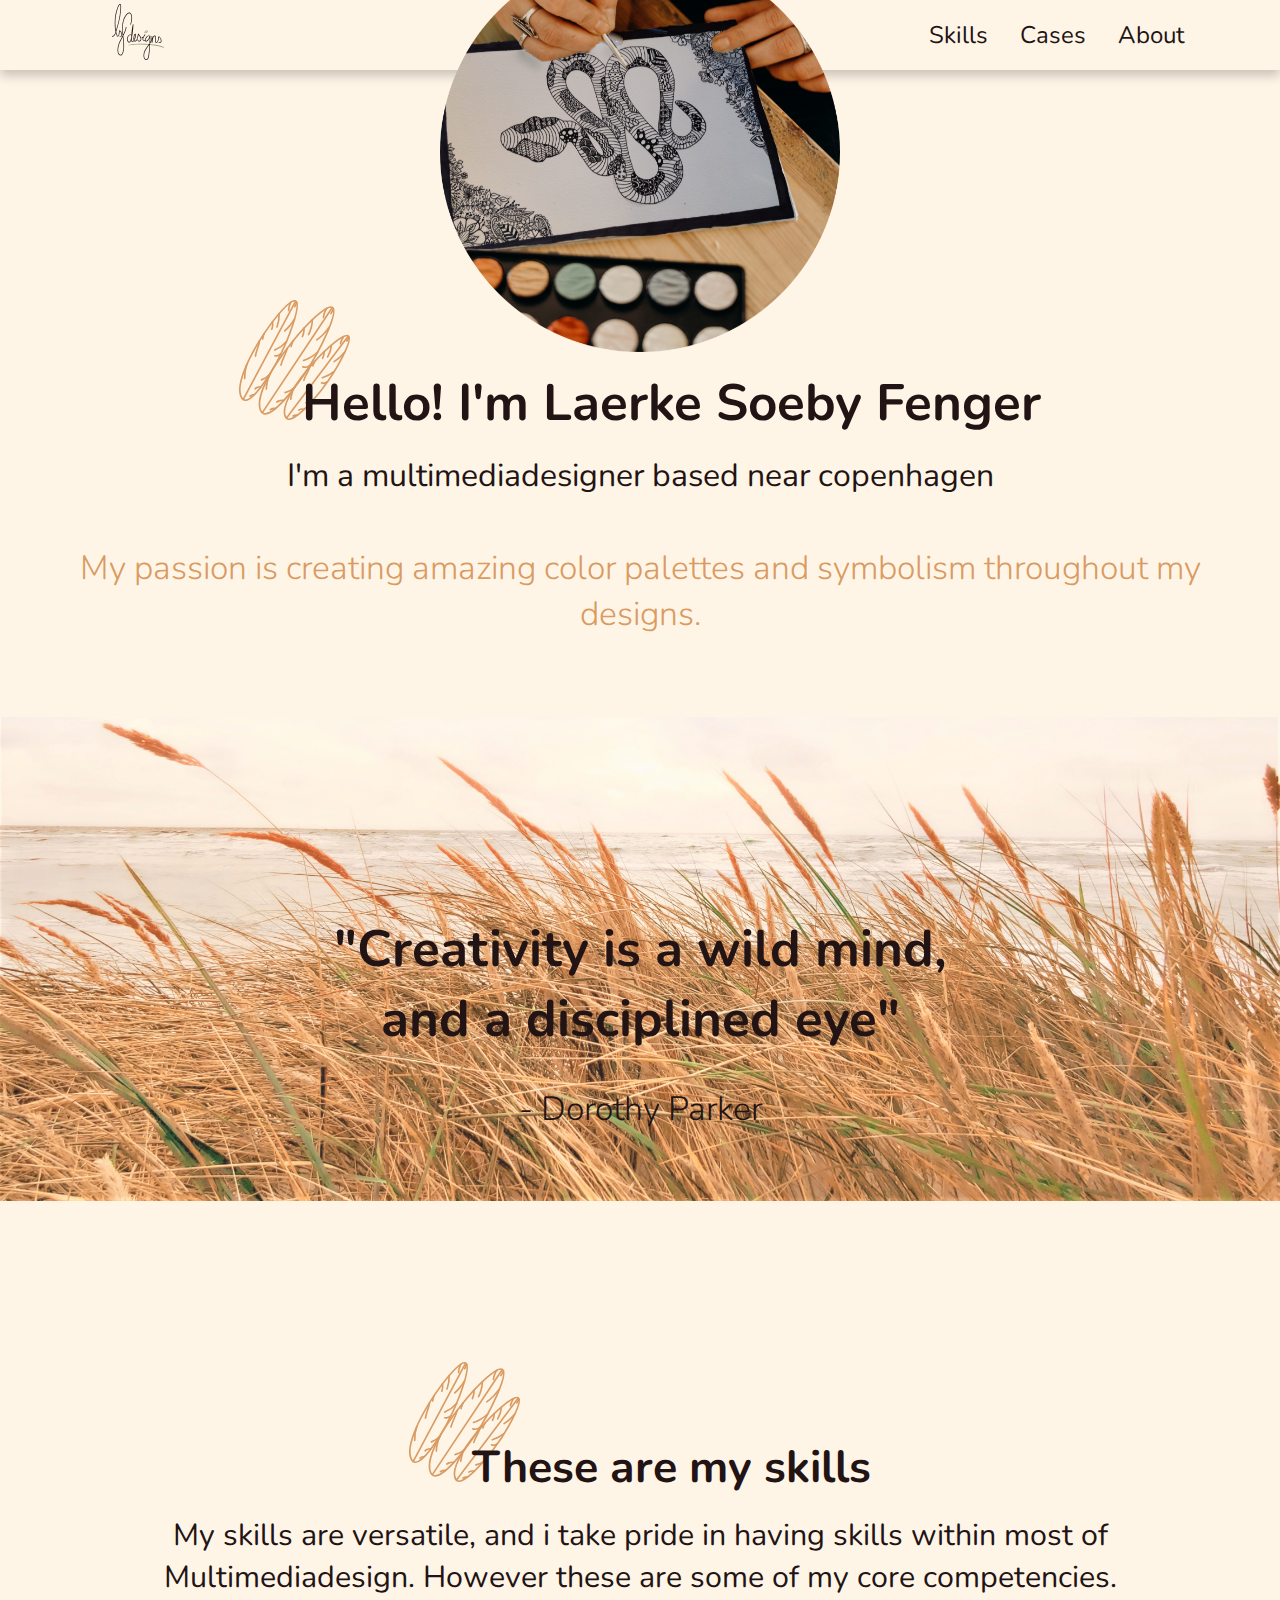
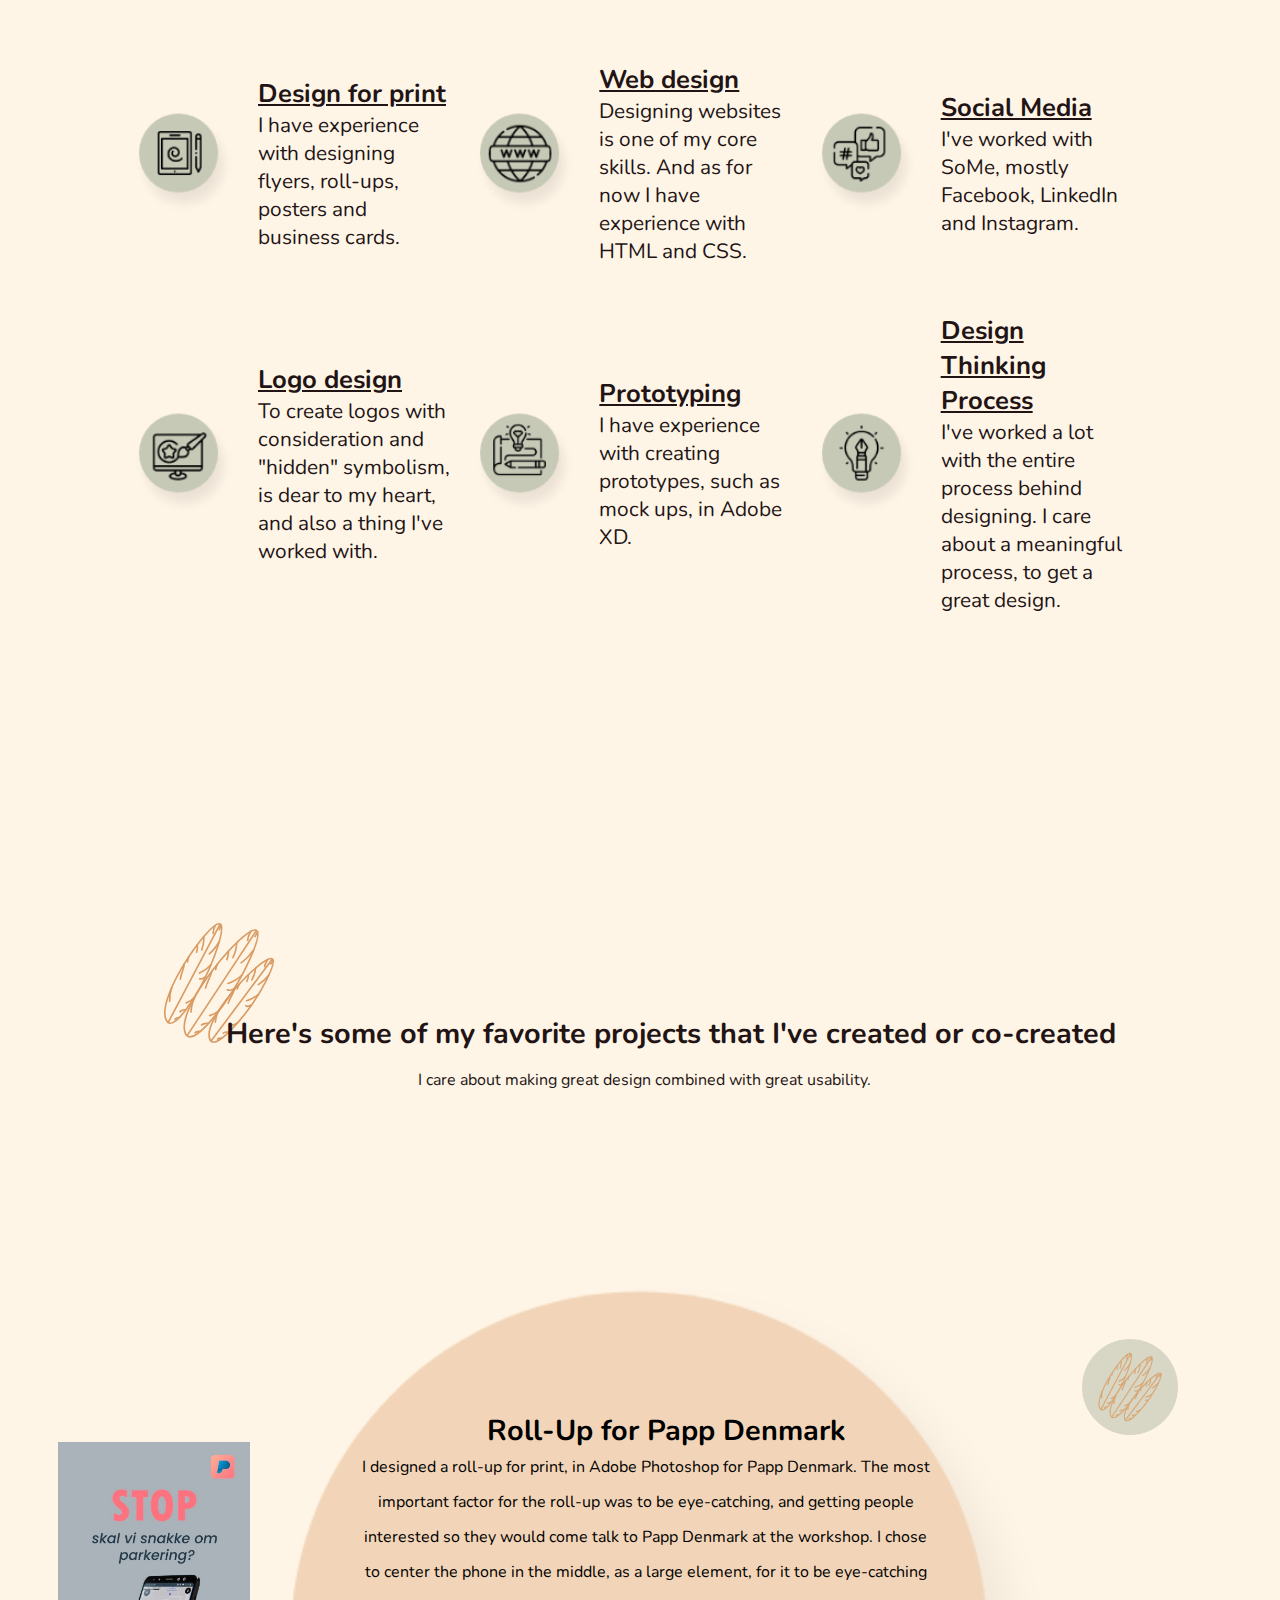
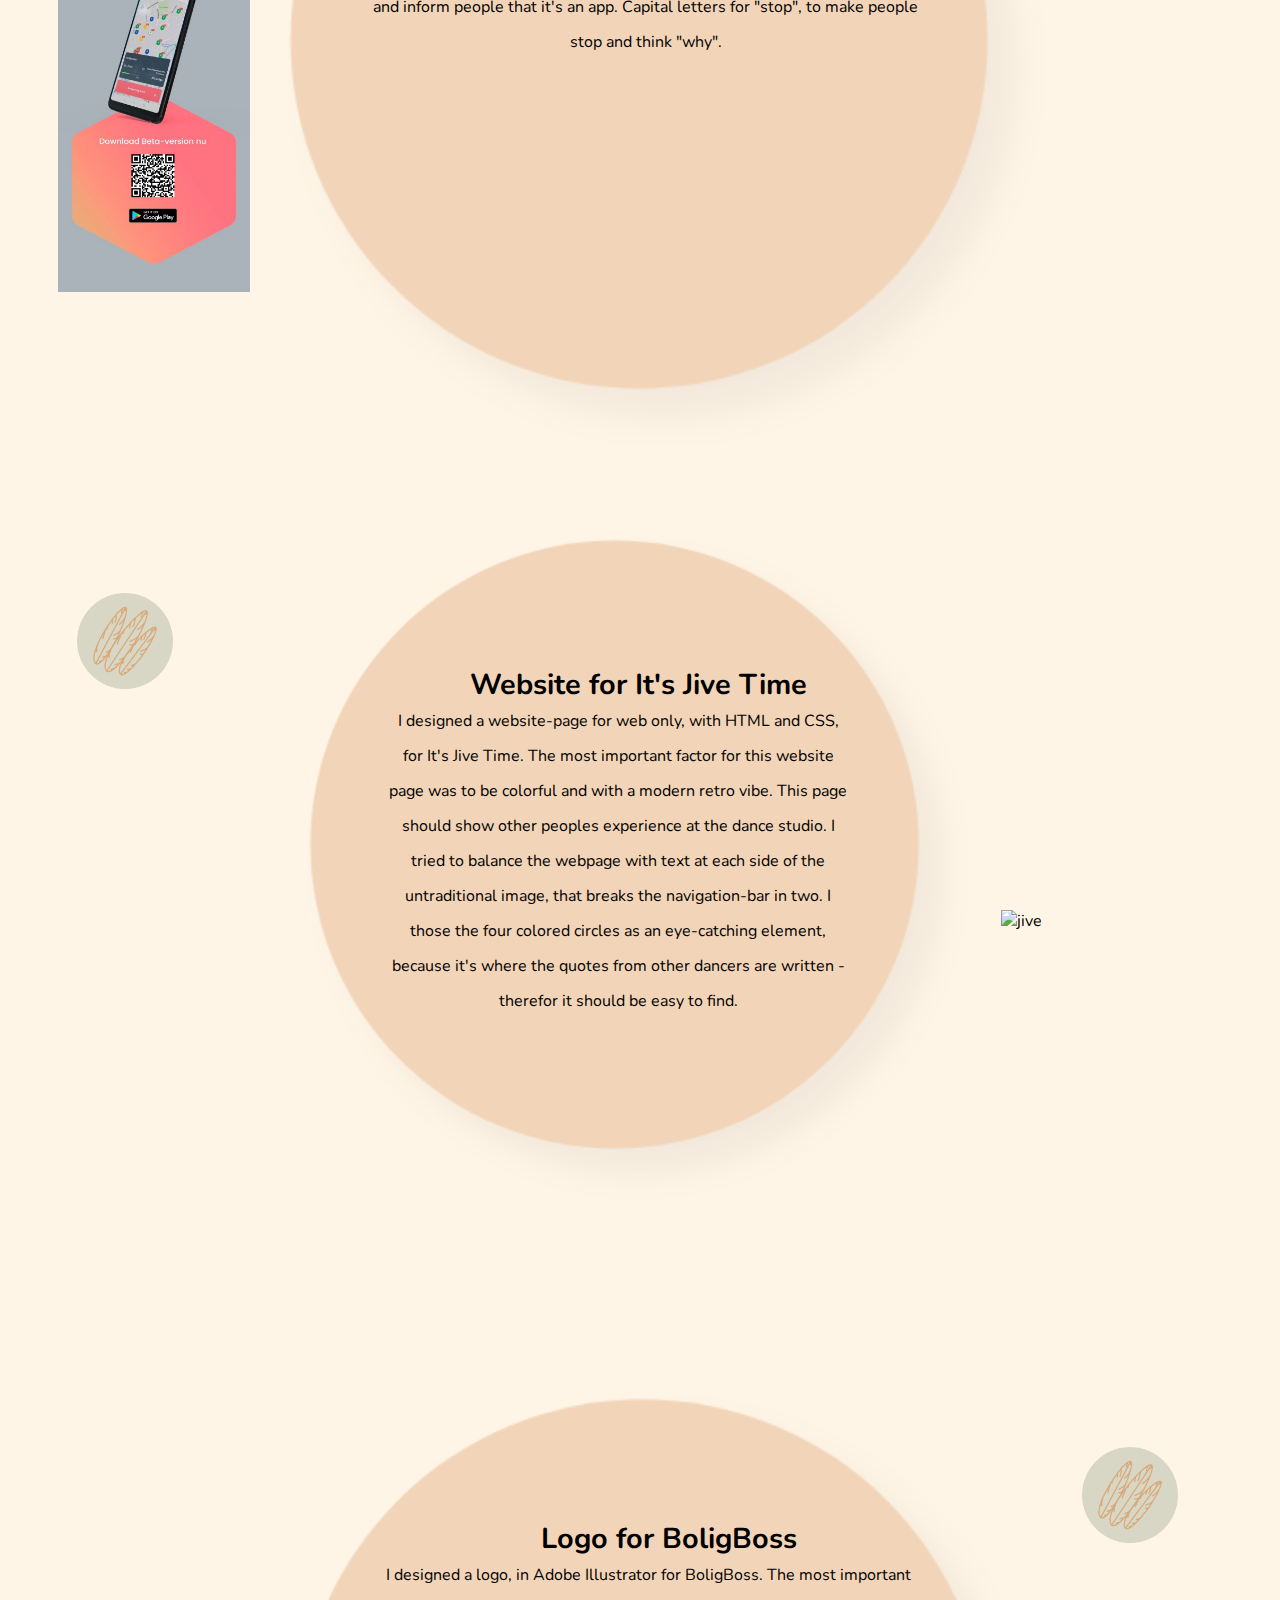
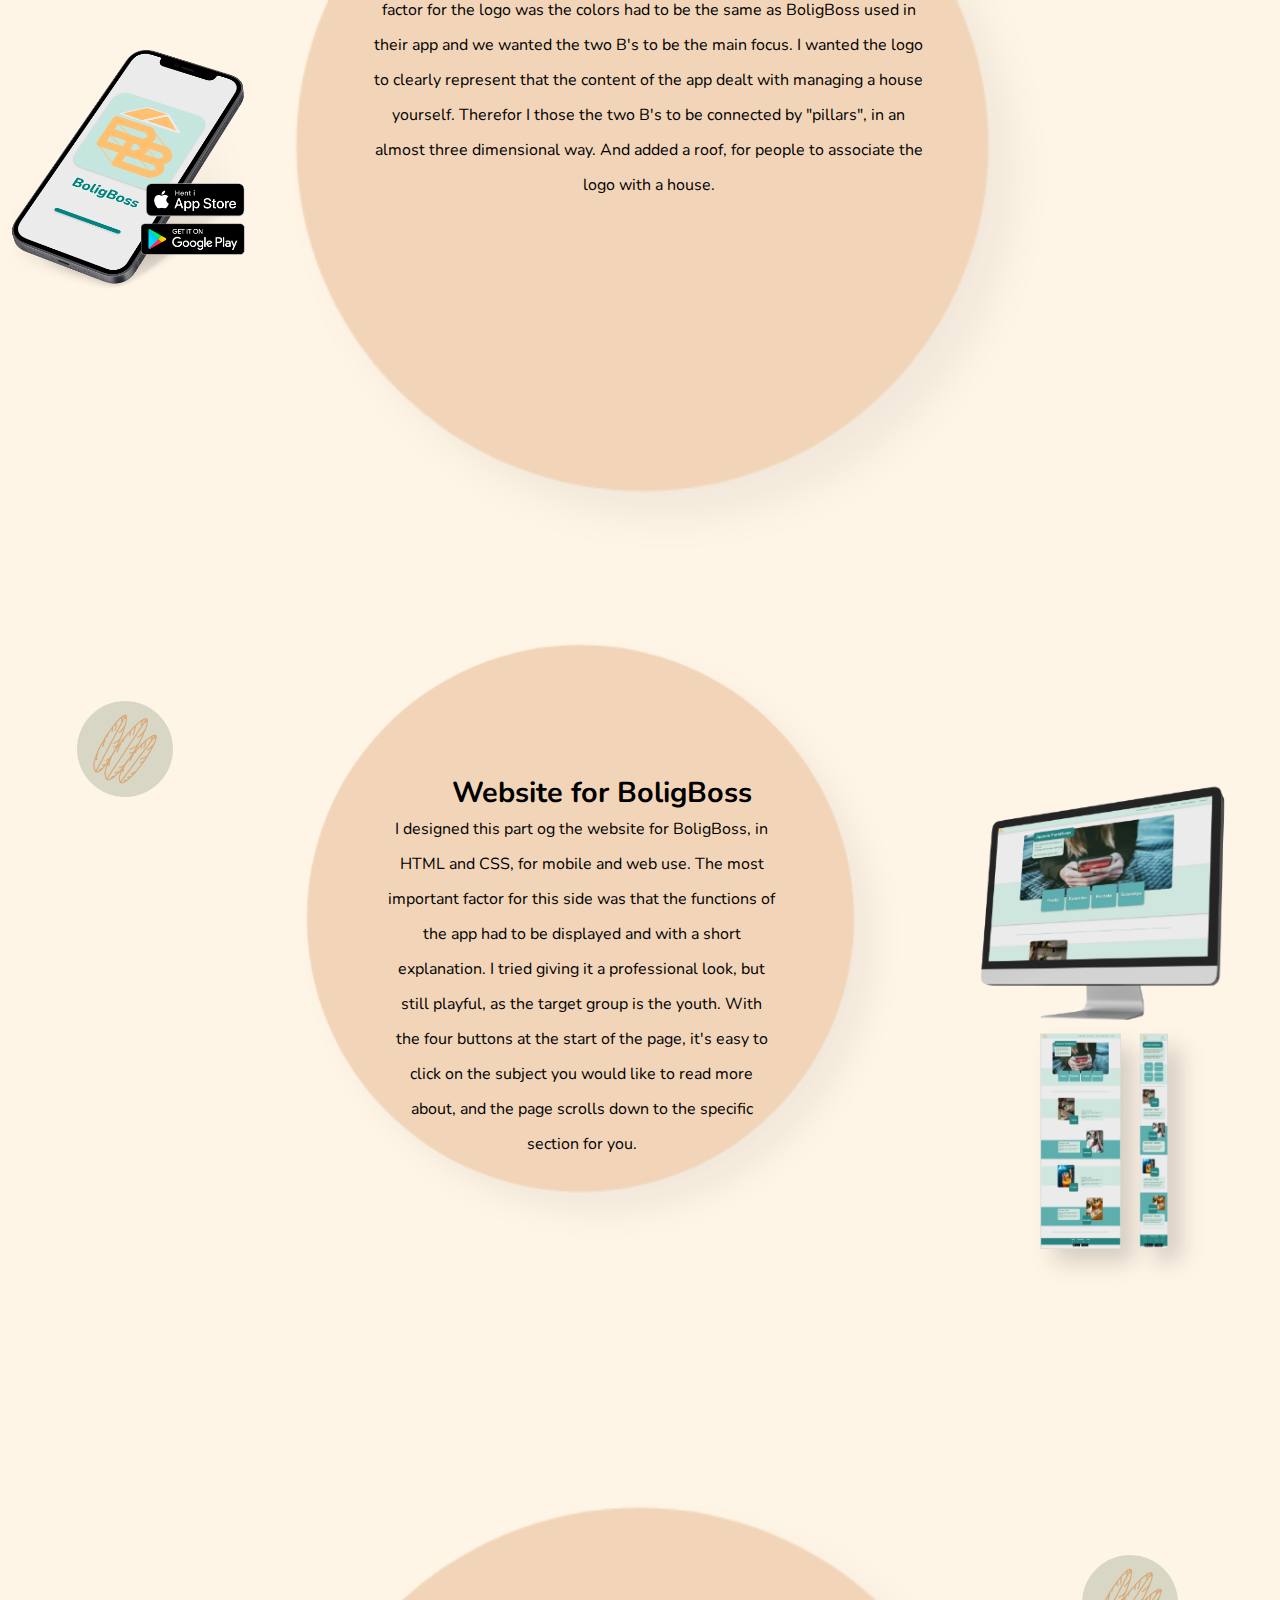
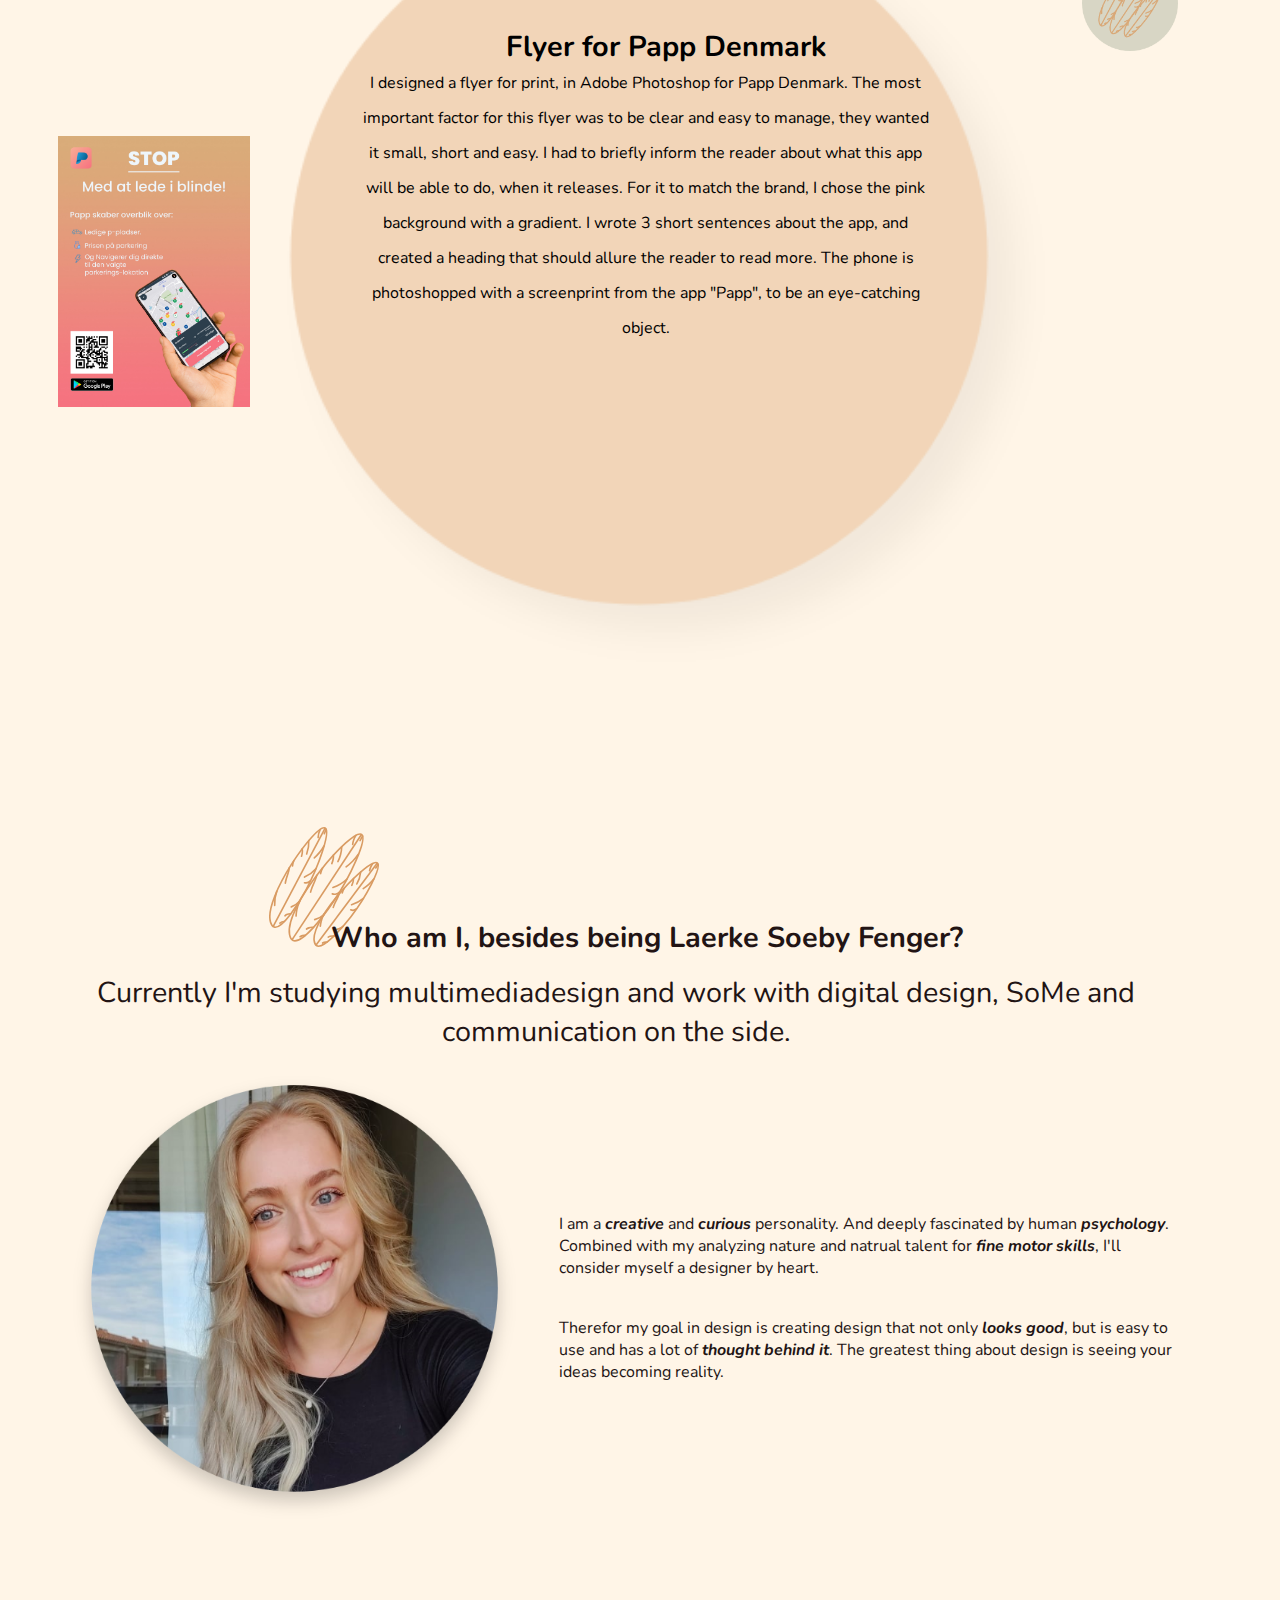
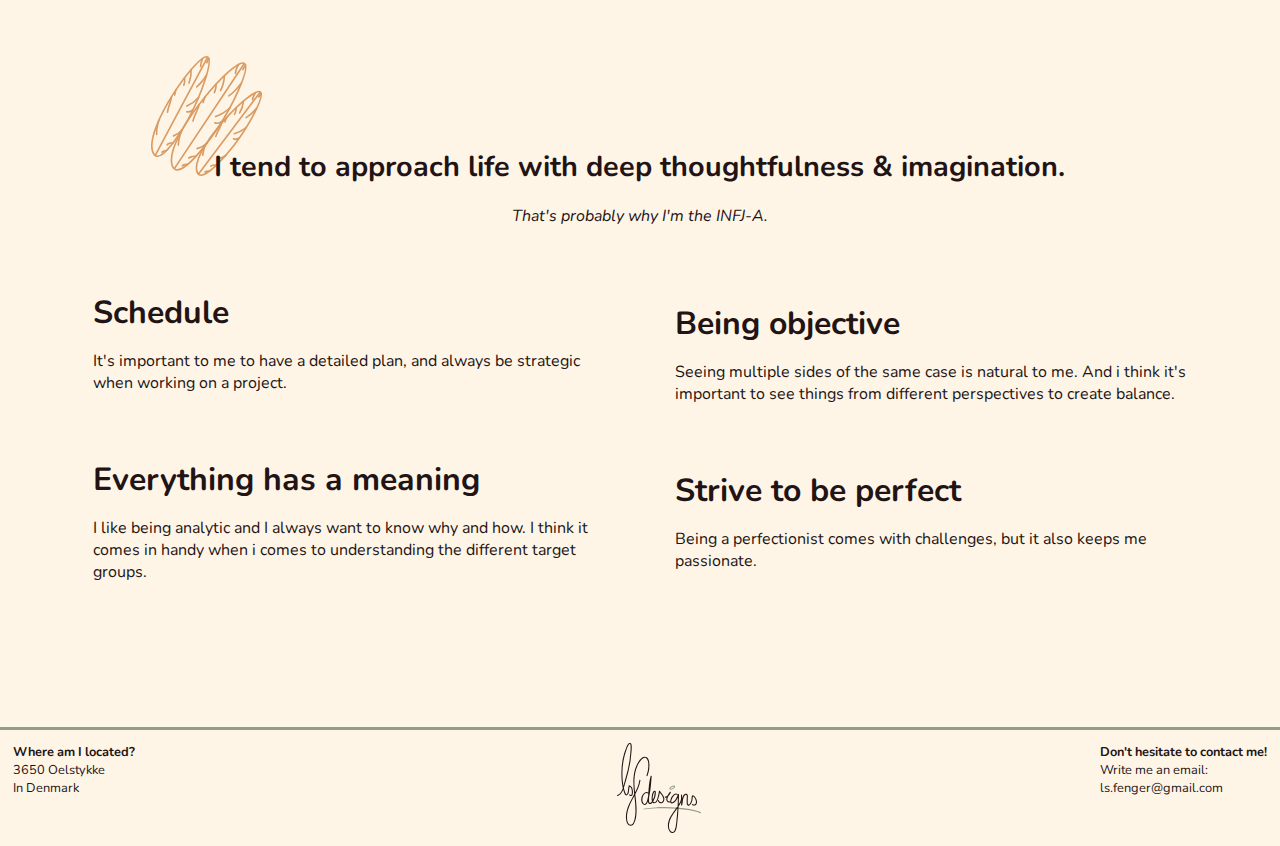
==== commit 5c39ec93: "font import" ====
--- a/index.html
+++ b/index.html
@@ -9,6 +9,9 @@
     <link rel="stylesheet" href="style.css">
     <link rel="icon" href="img/vandmærke.svg" type="image/x-icon" />
     <!-- Indstilling af ikon til browseren -->
+    <link rel="preconnect" href="https://fonts.googleapis.com">
+    <link rel="preconnect" href="https://fonts.gstatic.com" crossorigin>
+    <link href="https://fonts.googleapis.com/css2?family=Nunito:ital,wght@0,300;0,400;0,500;0,600;0,700;0,800;0,900;1,200;1,300;1,400;1,500;1,600;1,700;1,800;1,900&family=Vast+Shadow&display=swap" rel="stylesheet">
 </head>
 
 <body>
